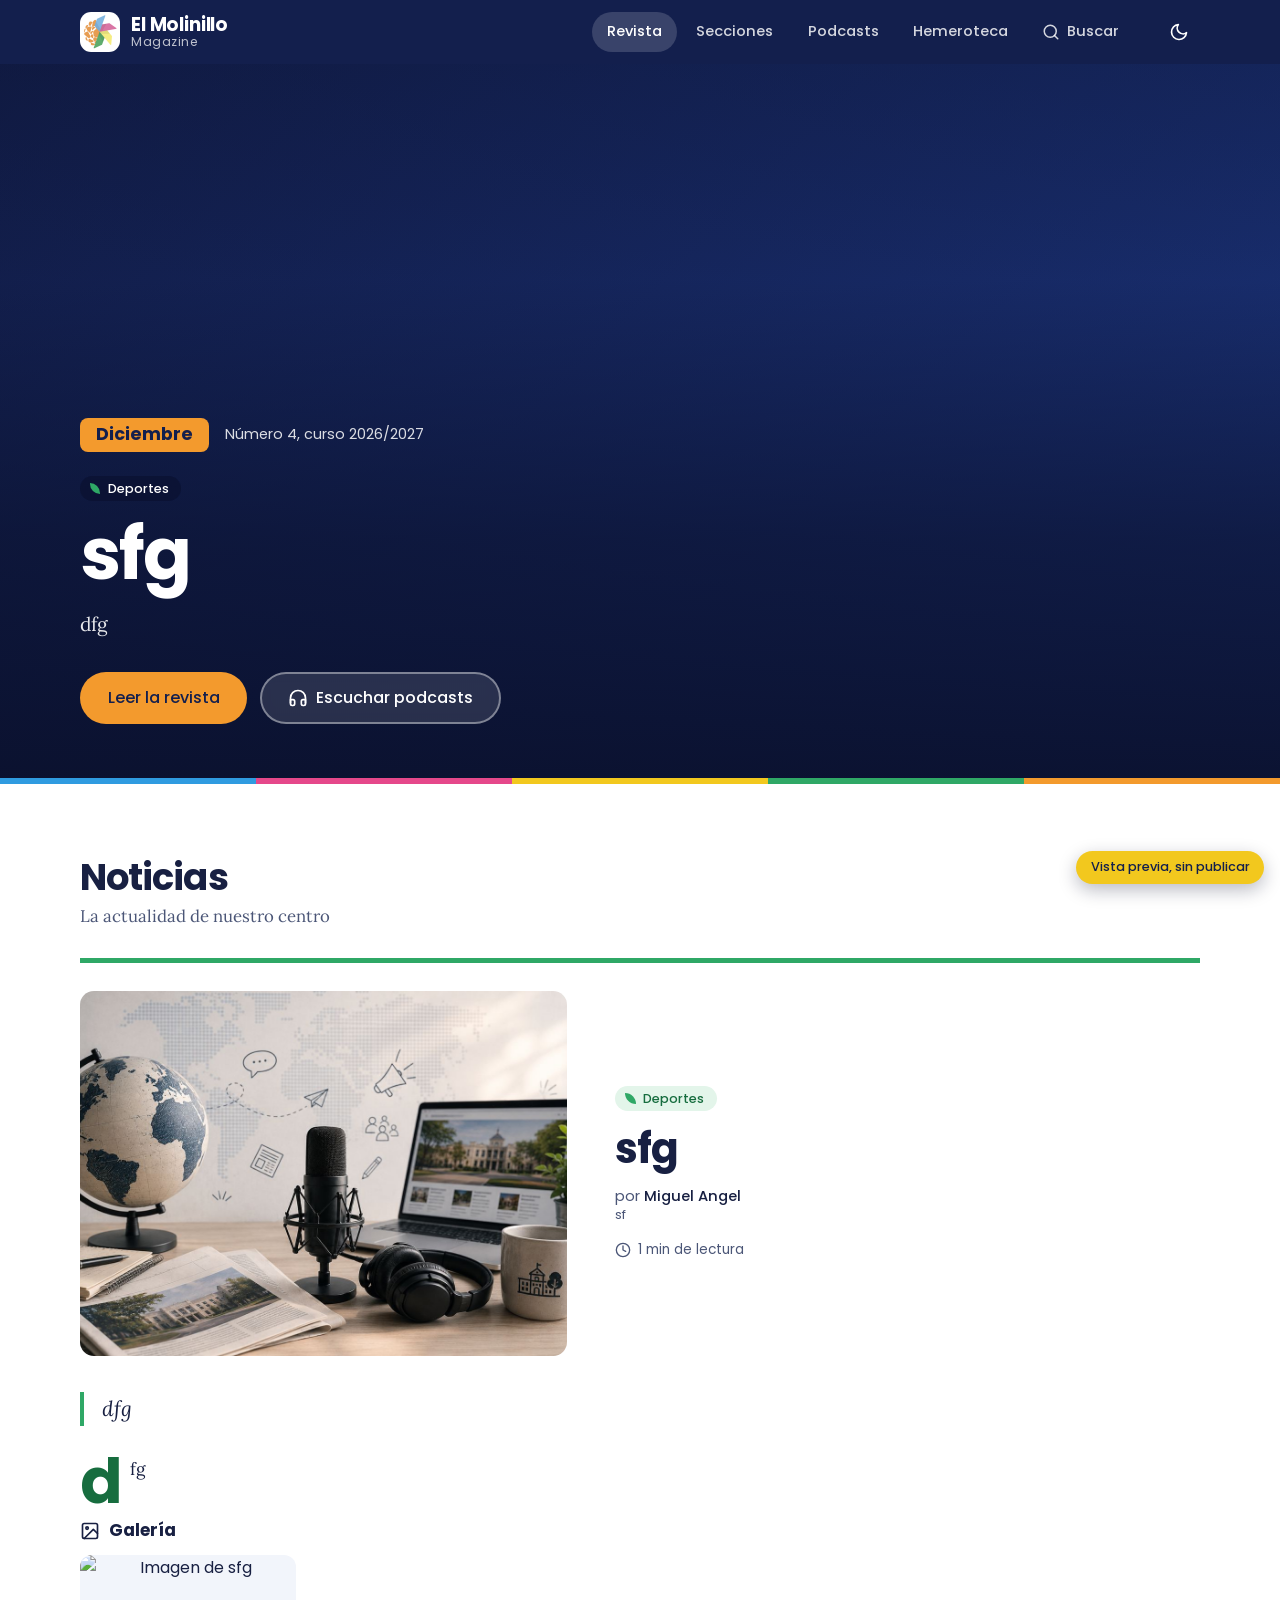
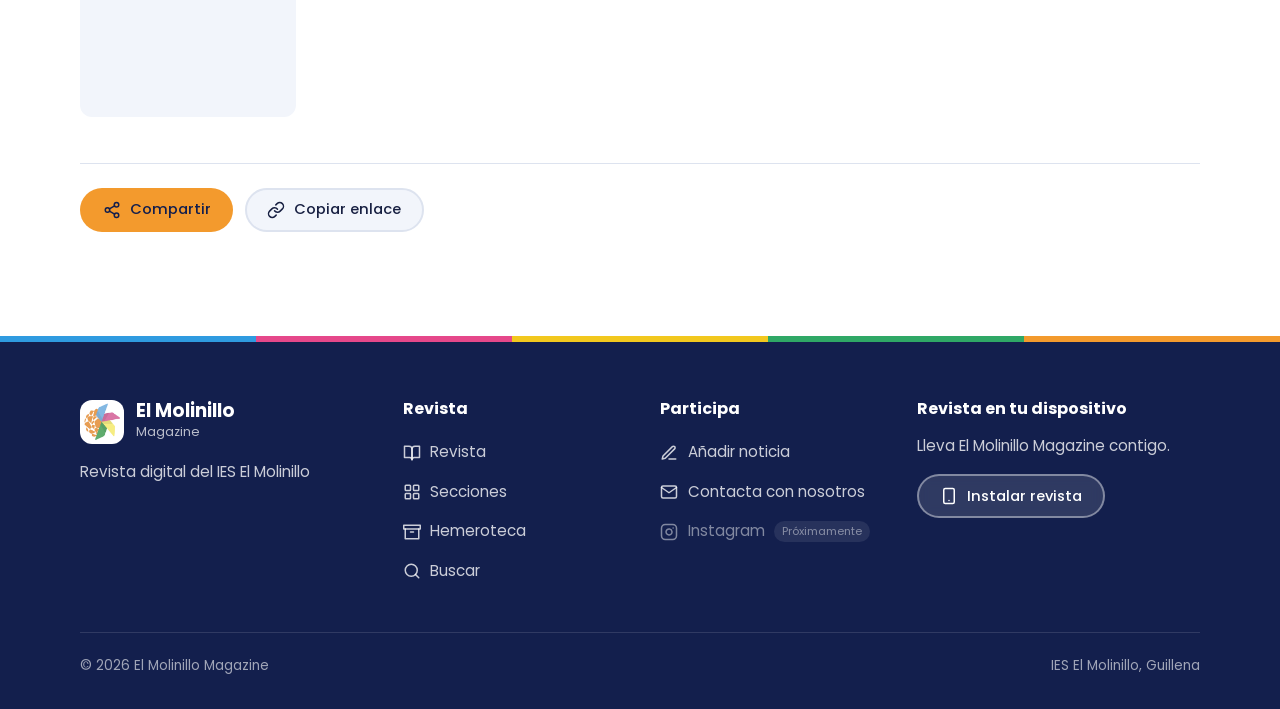
==== preview.html @ 5a593337 "Add files via upload" ====
<!DOCTYPE html>
<html lang="es">

<head>

    <meta charset="UTF-8">
    <meta name="viewport" content="width=device-width, initial-scale=1, viewport-fit=cover">

    <title>Vista previa | El Molinillo Magazine</title>

    <meta name="description" content="Revista digital del IES El Molinillo">

    <link rel="icon" type="image/png" href="assets/img/favicon.png">
    <link rel="apple-touch-icon" href="assets/icons/icon-192.png">

    <meta name="theme-color" content="#131f4d">

    <meta name="apple-mobile-web-app-capable" content="yes">
    <meta name="mobile-web-app-capable" content="yes">
    <meta name="apple-mobile-web-app-status-bar-style" content="black-translucent">
    <meta name="apple-mobile-web-app-title" content="El Molinillo Magazine">

    <!-- Fuentes propias (se cargan desde la carpeta assets/fonts) -->
    <link rel="preload" as="font" type="font/woff" href="assets/fonts/Poppins-Bold.woff" crossorigin>
    <link rel="preload" as="font" type="font/woff" href="assets/fonts/Lora-Variable.woff" crossorigin>

    <!-- Tema claro / oscuro: se decide antes de pintar para que no parpadee -->
    <script>
        try{
            var tema = localStorage.getItem("molinillo-tema");
            if(tema !== "claro" && tema !== "oscuro"){
                tema = window.matchMedia && window.matchMedia("(prefers-color-scheme: dark)").matches
                    ? "oscuro" : "claro";
            }
            document.documentElement.dataset.tema = tema;
        }catch(error){
            document.documentElement.dataset.tema = "claro";
        }
    </script>

    <link rel="stylesheet" href="css/styles.css">

</head>

<body>

    <a class="saltar" href="#contenido">Saltar al contenido</a>

    <div id="pantalla-carga" role="status" aria-live="polite">

        <div class="carga-contenido">

            <svg class="carga-aspas" viewBox="0 0 100 100" aria-hidden="true">
                <path d="M50 50 L50 6 L94 6 Z" fill="#2f9be0"/>
                <path d="M50 50 L94 50 L94 94 Z" fill="#e5488a"/>
                <path d="M50 50 L50 94 L6 94 Z" fill="#f2c81e"/>
                <path d="M50 50 L6 50 L6 6 Z" fill="#2fa866"/>
            </svg>

            <div class="carga-logo">
                El Molinillo
                <span>Magazine</span>
            </div>

            <p class="carga-texto">
                Preparando la revista...
            </p>

            <div class="carga-puntos"></div>

        </div>

    </div>

    <div id="app"></div>

    <!-- Vigilante de carga: si falta algún archivo o la carga se atasca,
         lo explica en la pantalla de carga en vez de quedarse esperando -->
    <script>
        (function(){

            var fallos = [];

            window.addEventListener("error", function(evento){

                var e = evento.target;

                if(e && e.tagName === "SCRIPT" && e.getAttribute("src")){
                    fallos.push(e.getAttribute("src"));
                }

            }, true);

            function avisar(texto, detalle){

                var pantalla = document.getElementById("pantalla-carga");

                if(!pantalla || window.revistaLista) return;

                pantalla.classList.add("con-error");

                var t = pantalla.querySelector(".carga-texto");
                var p = pantalla.querySelector(".carga-puntos");

                if(t){
                    t.textContent = texto;
                    t.style.maxWidth = "28rem";
                }

                if(p){

                    p.textContent = "";

                    if(detalle){
                        var d = document.createElement("p");
                        d.textContent = detalle;
                        d.style.cssText = "font-size:.85rem;opacity:.8;margin-bottom:1rem;overflow-wrap:anywhere;max-width:28rem";
                        p.appendChild(d);
                    }

                    var b = document.createElement("button");
                    b.type = "button";
                    b.className = "boton boton-primario";
                    b.textContent = "Intentarlo de nuevo";
                    b.onclick = function(){ window.location.reload(); };
                    p.appendChild(b);

                }

            }

            window.addEventListener("load", function(){

                if(fallos.length){

                    avisar(
                        "Faltan archivos de la revista. Sube de nuevo la carpeta completa.",
                        "No se han encontrado: " + fallos.join(", ")
                    );

                }

            });

            setTimeout(function(){

                avisar(
                    "La revista está tardando más de lo normal. Comprueba tu conexión.",
                    ""
                );

            }, 20000);

        })();
    </script>

    <script src="data/config.js"></script>
    <script src="data/estado.js"></script>

    <script src="js/utils.js"></script>
    <script src="js/multimedia.js"></script>
    <script src="js/galeria.js"></script>

    <script src="js/render.js"></script>
    <script src="js/renderNoticias.js"></script>
    <script src="js/renderPodcasts.js"></script>
    <script src="js/vistas.js"></script>
    <script src="js/buscador.js"></script>

    <script src="js/navegacion.js"></script>
    <script src="js/app.js"></script>

</body>

</html>
---- css/styles.css ----
/* =======================================================
   EL MOLINILLO MAGAZINE
   Hoja de estilos

   Idea: el molinillo de colores del logo del instituto.
   Cada sección de la revista tiene el color de una aspa
   y ese color se repite en etiquetas, filetes y tiles.

   Índice
     1. Fuentes
     2. Colores y medidas
     3. Base
     4. Cabecera y navegación
     5. Botones, etiquetas y avisos pequeños
     6. Portada (hero)
     7. Contenido de la revista
     8. Multimedia
     9. Páginas: secciones, podcasts, hemeroteca
    10. Leer una publicación
    11. Buscador
    12. Pie de página
    13. Capas: visor, ventanas, avisos, progreso
    14. Ajustes finales
======================================================= */


/* =======================================================
   1. FUENTES
   Alojadas en assets/fonts (funcionan sin conexión)
======================================================= */

@font-face{
    font-family:"Poppins";
    src:url("../assets/fonts/Poppins-Regular.woff") format("woff");
    font-weight:400;
    font-style:normal;
    font-display:swap;
}

@font-face{
    font-family:"Poppins";
    src:url("../assets/fonts/Poppins-Medium.woff") format("woff");
    font-weight:500;
    font-style:normal;
    font-display:swap;
}

@font-face{
    font-family:"Poppins";
    src:url("../assets/fonts/Poppins-Bold.woff") format("woff");
    font-weight:700;
    font-style:normal;
    font-display:swap;
}

@font-face{
    font-family:"Lora";
    src:url("../assets/fonts/Lora-Variable.woff") format("woff");
    font-weight:400 700;
    font-style:normal;
    font-display:swap;
}

@font-face{
    font-family:"Lora";
    src:url("../assets/fonts/Lora-Italic-Variable.woff") format("woff");
    font-weight:400 700;
    font-style:italic;
    font-display:swap;
}


/* =======================================================
   2. COLORES Y MEDIDAS
======================================================= */

:root{

    /* Las aspas del logo */
    --azul:#2f9be0;
    --rosa:#e5488a;
    --verde:#2fa866;
    --amarillo:#f2c81e;
    --naranja:#f39a2d;

    /* Tinta: el azul oscuro de la cabecera y el pie */
    --tinta:#131f4d;
    --cabecera:#131f4d;

    /* Tema claro */
    --fondo:#ffffff;
    --fondo-2:#f2f5fb;
    --superficie:#ffffff;
    --linea:#dde3ef;
    --texto:#182042;
    --texto-2:#4b5677;
    --enlace:#1e3a8a;
    --acento:#f39a2d;
    --acento-fuerte:#e5851a;
    --sobre-acento:#131f4d;
    --foco:#1d4ed8;
    --chip-activo:#131f4d;
    --sobre-chip-activo:#ffffff;

    /* Color de la sección (se cambia con data-sec) */
    --sec:#3a54b4;
    --sec-tinta:#26398a;
    --sec-suave:#e8ecfa;

    /* Tipografías */
    --f-ui:"Poppins", system-ui, -apple-system, "Segoe UI", Roboto, sans-serif;
    --f-texto:"Lora", Georgia, "Times New Roman", serif;

    /* Medidas */
    --gutter:clamp(1.15rem, 4.5vw, 2rem);
    --ancho:70rem;
    --ancho-lectura:44rem;
    --alto-cabecera:64px;
    --alto-tabs:0px;

    /* Tamaño de letra elegido por la persona (1 = normal) */
    --escala-texto:1;

}

/* Tema oscuro */
:root[data-tema="oscuro"]{

    --cabecera:#0a1030;

    --fondo:#0d1330;
    --fondo-2:#151d42;
    --superficie:#18214a;
    --linea:#2a3563;
    --texto:#e9edfb;
    --texto-2:#a9b3d3;
    --enlace:#9db8ff;
    --foco:#ffd166;
    --chip-activo:#f39a2d;
    --sobre-chip-activo:#131f4d;

    --sec-tinta:#a9b8ff;
    --sec-suave:#1b2452;

    color-scheme:dark;

}


/* Un color por sección */

[data-sec="actualidad"]{
    --sec:#2f9be0;
    --sec-tinta:#14669f;
    --sec-suave:#e4f2fc;
}

[data-sec="cultura"]{
    --sec:#e5488a;
    --sec-tinta:#b0165d;
    --sec-suave:#fdeaf2;
}

[data-sec="deportes"]{
    --sec:#2fa866;
    --sec-tinta:#176d3f;
    --sec-suave:#e3f5ea;
}

[data-sec="steam"]{
    --sec:#f2c81e;
    --sec-tinta:#6f5300;
    --sec-suave:#fdf4cc;
}

[data-sec="entrevistas"]{
    --sec:#f39a2d;
    --sec-tinta:#96500a;
    --sec-suave:#fdeedb;
}

[data-sec="podcasts"],
[data-sec="otras"]{
    --sec:#3a54b4;
    --sec-tinta:#26398a;
    --sec-suave:#e8ecfa;
}

:root[data-tema="oscuro"] [data-sec="actualidad"]{
    --sec-tinta:#86c9f7;
    --sec-suave:#12304a;
}

:root[data-tema="oscuro"] [data-sec="cultura"]{
    --sec-tinta:#ff92c0;
    --sec-suave:#3c1327;
}

:root[data-tema="oscuro"] [data-sec="deportes"]{
    --sec-tinta:#73d99e;
    --sec-suave:#0f3323;
}

:root[data-tema="oscuro"] [data-sec="steam"]{
    --sec-tinta:#f7de72;
    --sec-suave:#3a3009;
}

:root[data-tema="oscuro"] [data-sec="entrevistas"]{
    --sec-tinta:#ffbb6b;
    --sec-suave:#40270a;
}

:root[data-tema="oscuro"] [data-sec="podcasts"],
:root[data-tema="oscuro"] [data-sec="otras"]{
    --sec:#5f79e0;
    --sec-tinta:#a9b8ff;
    --sec-suave:#1b2452;
}


/* =======================================================
   3. BASE
======================================================= */

*,
*::before,
*::after{
    box-sizing:border-box;
}

*{
    margin:0;
    padding:0;
}

html{
    -webkit-text-size-adjust:100%;
}

@media (prefers-reduced-motion:no-preference){

    html{
        scroll-behavior:smooth;
    }

}

body{
    min-height:100vh;
    background:var(--fondo);
    color:var(--texto);
    font-family:var(--f-ui);
    font-size:1rem;
    line-height:1.6;
    -webkit-font-smoothing:antialiased;
    text-rendering:optimizeLegibility;
}

body.sin-scroll{
    overflow:hidden;
}

img,
svg,
iframe{
    display:block;
    max-width:100%;
}

img{
    height:auto;
}

button,
input{
    font:inherit;
    color:inherit;
}

button{
    cursor:pointer;
}

a{
    color:var(--enlace);
}

h1,h2,h3{
    font-family:var(--f-ui);
    font-weight:700;
    line-height:1.15;
    text-wrap:balance;
}

mark{
    background:#ffe27a;
    color:#131f4d;
    border-radius:3px;
    padding:0 .1em;
}

:focus-visible{
    outline:3px solid var(--foco);
    outline-offset:3px;
    border-radius:4px;
}

.cabecera :focus-visible,
.tabs :focus-visible,
.pie :focus-visible,
.hero :focus-visible{
    outline-color:#ffffff;
}

#contenido:focus{
    outline:none;
}

.saltar{
    position:fixed;
    left:1rem;
    top:-5rem;
    z-index:2000;
    padding:.7rem 1.1rem;
    background:var(--acento);
    color:var(--sobre-acento);
    font-weight:500;
    border-radius:999px;
    text-decoration:none;
    transition:top .15s;
}

.saltar:focus{
    top:1rem;
}


/* Anchos */

.contenedor,
.contenedor-ancho{
    width:min(100% - 2 * var(--gutter), var(--ancho));
    margin-inline:auto;
}

.contenedor-lectura{
    width:min(100% - 2 * var(--gutter), var(--ancho-lectura));
    margin-inline:auto;
}

.pagina{
    padding-top:clamp(1.75rem, 5vw, 3.25rem);
}


/* Pantalla de carga */

#pantalla-carga{
    position:fixed;
    inset:0;
    z-index:1000;
    display:grid;
    place-items:center;
    background:var(--tinta);
    color:#ffffff;
    transition:opacity .45s ease, visibility .45s ease;
}

#pantalla-carga.oculta{
    opacity:0;
    visibility:hidden;
}

.carga-contenido{
    display:flex;
    flex-direction:column;
    align-items:center;
    gap:1.1rem;
    padding:2rem;
    text-align:center;
}

.carga-aspas{
    width:84px;
    height:84px;
    animation:girar 3.4s linear infinite;
}

.carga-logo{
    display:flex;
    flex-direction:column;
    font-weight:700;
    font-size:1.6rem;
    line-height:1.1;
    letter-spacing:-.01em;
}

.carga-logo span{
    font-weight:400;
    font-size:.95rem;
    opacity:.7;
}

.carga-texto{
    font-size:.95rem;
    color:rgba(255,255,255,.75);
}

.carga-puntos:empty{
    display:none;
}

@keyframes girar{
    to{
        transform:rotate(360deg);
    }
}


/* =======================================================
   4. CABECERA Y NAVEGACIÓN
======================================================= */

.cabecera{
    position:sticky;
    top:0;
    z-index:50;
    padding-top:env(safe-area-inset-top);
    background:var(--cabecera);
    color:#ffffff;
}

.cabecera-interior{
    display:flex;
    align-items:center;
    justify-content:space-between;
    gap:1.5rem;
    height:var(--alto-cabecera);
}

.marca{
    display:flex;
    align-items:center;
    gap:.7rem;
    color:#ffffff;
    text-decoration:none;
}

.marca-logo{
    width:40px;
    height:40px;
    border-radius:11px;
    object-fit:contain;
}

.marca-texto{
    display:flex;
    flex-direction:column;
    line-height:1.1;
}

.marca-texto strong{
    font-size:1.15rem;
    letter-spacing:-.01em;
}

.marca-texto span{
    font-size:.78rem;
    color:rgba(255,255,255,.72);
    letter-spacing:.04em;
}

.nav-principal{
    display:flex;
    align-items:center;
    gap:.25rem;
    margin-left:auto;
}

.nav-enlace{
    display:inline-flex;
    align-items:center;
    gap:.4rem;
    padding:.5rem .95rem;
    border-radius:999px;
    color:rgba(255,255,255,.82);
    font-size:.92rem;
    font-weight:500;
    text-decoration:none;
    transition:background-color .15s, color .15s;
}

.nav-enlace:hover{
    background:rgba(255,255,255,.1);
    color:#ffffff;
}

.nav-enlace.activo{
    background:rgba(255,255,255,.16);
    color:#ffffff;
}

.cabecera-acciones{
    display:flex;
    align-items:center;
    gap:.25rem;
}

.boton-icono{
    display:inline-grid;
    place-items:center;
    width:42px;
    height:42px;
    border:0;
    border-radius:50%;
    background:transparent;
    color:#ffffff;
    transition:background-color .15s;
}

.boton-icono:hover{
    background:rgba(255,255,255,.12);
}


/* Barra inferior (móvil) */

.tabs{
    display:none;
    position:fixed;
    left:0;
    right:0;
    bottom:0;
    z-index:50;
    padding-bottom:env(safe-area-inset-bottom);
    background:var(--cabecera);
    border-top:1px solid rgba(255,255,255,.1);
}

.tab{
    position:relative;
    flex:1;
    display:flex;
    flex-direction:column;
    align-items:center;
    gap:.2rem;
    padding:.6rem .25rem .5rem;
    color:rgba(255,255,255,.68);
    font-size:.68rem;
    font-weight:500;
    text-decoration:none;
}

.tab.activo{
    color:#ffffff;
}

.tab.activo::before{
    content:"";
    position:absolute;
    top:0;
    left:22%;
    right:22%;
    height:3px;
    border-radius:0 0 3px 3px;
    background:var(--acento);
}

@media (max-width:760px){

    :root{
        --alto-cabecera:56px;
        --alto-tabs:calc(58px + env(safe-area-inset-bottom));
    }

    .nav-principal{
        display:none;
    }

    .tabs{
        display:flex;
    }

    body{
        padding-bottom:var(--alto-tabs);
    }

}


.boton-subir{
    position:fixed;
    right:1rem;
    bottom:calc(var(--alto-tabs) + 1rem);
    z-index:40;
    display:grid;
    place-items:center;
    width:46px;
    height:46px;
    border:0;
    border-radius:50%;
    background:var(--acento);
    color:var(--sobre-acento);
    box-shadow:0 6px 18px rgba(10,16,44,.28);
    opacity:0;
    visibility:hidden;
    transform:translateY(8px);
    transition:opacity .2s, transform .2s, visibility .2s;
}

.boton-subir.visible{
    opacity:1;
    visibility:visible;
    transform:none;
}


/* =======================================================
   5. BOTONES, ETIQUETAS Y AVISOS PEQUEÑOS
======================================================= */

.boton{
    display:inline-flex;
    align-items:center;
    justify-content:center;
    gap:.55rem;
    min-height:44px;
    padding:.6rem 1.3rem;
    border:2px solid transparent;
    border-radius:999px;
    font-size:.92rem;
    font-weight:500;
    line-height:1.2;
    text-decoration:none;
    transition:background-color .15s, border-color .15s, transform .1s;
}

.boton:active{
    transform:translateY(1px);
}

.boton:disabled{
    opacity:.75;
    cursor:default;
}

.boton-primario{
    background:var(--acento);
    color:var(--sobre-acento);
}

.boton-primario:hover{
    background:var(--acento-fuerte);
}

.boton-suave{
    background:var(--fondo-2);
    border-color:var(--linea);
    color:var(--texto);
}

.boton-suave:hover{
    border-color:var(--texto-2);
}

.boton-cristal{
    background:rgba(255,255,255,.12);
    border-color:rgba(255,255,255,.4);
    color:#ffffff;
    backdrop-filter:blur(6px);
}

.boton-cristal:hover{
    background:rgba(255,255,255,.22);
}

.boton-grande{
    min-height:52px;
    padding:.8rem 1.6rem;
    font-size:1rem;
}

.boton-volver{
    display:flex;
    width:fit-content;
    align-items:center;
    gap:.5rem;
    margin-bottom:1.5rem;
    padding:.5rem 1rem .5rem .7rem;
    border:0;
    border-radius:999px;
    background:var(--fondo-2);
    color:var(--texto);
    font-size:.9rem;
    font-weight:500;
    transition:background-color .15s;
}

.boton-volver:hover{
    background:var(--linea);
}


/* El aspa: pequeña hoja del color de la sección */

.aspa{
    display:inline-block;
    flex:none;
    width:.85em;
    height:.85em;
    background:var(--sec);
    border-radius:0 100% 0 100%;
}

.etiqueta-seccion{
    display:inline-flex;
    align-items:center;
    gap:.45rem;
    padding:.3rem .8rem .3rem .6rem;
    border-radius:999px;
    background:var(--sec-suave);
    color:var(--sec-tinta);
    font-size:.8rem;
    font-weight:500;
    line-height:1.2;
}

.spinner{
    display:inline-block;
    width:18px;
    height:18px;
    border:2.5px solid var(--linea);
    border-top-color:var(--enlace);
    border-radius:50%;
    animation:girar .8s linear infinite;
}

.spinner-claro{
    border-color:rgba(255,255,255,.3);
    border-top-color:#ffffff;
}

.spinner-grande{
    width:40px;
    height:40px;
    border-width:4px;
}

.titulo-bloque-pequeno{
    display:flex;
    align-items:center;
    gap:.55rem;
    margin-bottom:.9rem;
    font-size:1.05rem;
}

.icono{
    flex:none;
}


/* =======================================================
   6. PORTADA (HERO)
======================================================= */

.hero{
    position:relative;
    isolation:isolate;
    display:flex;
    align-items:flex-end;
    min-height:min(80svh, 46rem);
    background:linear-gradient(135deg, #131f4d, #1e3a8a);
    color:#ffffff;
    overflow:hidden;
}

.hero-img{
    position:absolute;
    inset:0;
    z-index:-2;
    width:100%;
    height:100%;
    object-fit:cover;
}

.hero-velo{
    position:absolute;
    inset:0;
    z-index:-1;
    background:
        linear-gradient(
            to top,
            rgba(10,16,44,.94) 0%,
            rgba(10,16,44,.7) 34%,
            rgba(10,16,44,.2) 70%,
            rgba(10,16,44,.35) 100%
        );
}

.hero-contenido{
    padding-block:4rem 3.75rem;
}

.hero-edicion{
    display:flex;
    flex-wrap:wrap;
    align-items:center;
    gap:.6rem 1rem;
    margin-bottom:1.5rem;
}

.hero-mes{
    padding:.4rem 1rem;
    border-radius:8px;
    background:var(--acento);
    color:var(--sobre-acento);
    font-size:1.1rem;
    font-weight:700;
    line-height:1.2;
}

.hero-numero{
    font-size:.9rem;
    color:rgba(255,255,255,.85);
}

.hero .etiqueta-seccion{
    margin-bottom:1rem;
    background:rgba(10,16,44,.55);
    color:#ffffff;
    backdrop-filter:blur(6px);
}

.hero-titulo{
    max-width:19ch;
    margin-bottom:1.1rem;
    font-size:clamp(2.2rem, 6.4vw, 4.5rem);
    line-height:1.04;
    letter-spacing:-.03em;
}

.hero-entradilla{
    max-width:58ch;
    margin-bottom:2rem;
    font-family:var(--f-texto);
    font-size:clamp(1.02rem, 1.9vw, 1.2rem);
    line-height:1.6;
    color:rgba(255,255,255,.9);
    display:-webkit-box;
    -webkit-line-clamp:4;
    -webkit-box-orient:vertical;
    overflow:hidden;
}

.hero-botones{
    display:flex;
    flex-wrap:wrap;
    gap:.8rem;
}


/* Las cinco aspas en una línea */

.franja-aspas{
    position:absolute;
    left:0;
    right:0;
    bottom:0;
    height:6px;
    background:linear-gradient(
        90deg,
        var(--azul) 0 20%,
        var(--rosa) 20% 40%,
        var(--amarillo) 40% 60%,
        var(--verde) 60% 80%,
        var(--naranja) 80% 100%
    );
}

@media (max-width:760px){

    .hero{
        min-height:min(78svh, 40rem);
    }

    .hero-contenido{
        padding-block:3rem 2.75rem;
    }

    .hero-botones .boton{
        flex:1 1 100%;
    }

}


/* =======================================================
   7. CONTENIDO DE LA REVISTA
======================================================= */

.revista{
    padding-block:clamp(2.5rem, 6vw, 4.5rem) 0;
}

.bloque + .bloque{
    margin-top:clamp(3.5rem, 8vw, 5.5rem);
}

.cabecera-bloque{
    margin-bottom:1.75rem;
}

.cabecera-bloque-titulo{
    font-size:clamp(1.7rem, 4vw, 2.3rem);
    letter-spacing:-.025em;
}

.cabecera-bloque-subtitulo{
    margin-top:.3rem;
    font-family:var(--f-texto);
    font-size:1.05rem;
    color:var(--texto-2);
}


/* Destacadas */

.destacadas{
    display:grid;
    grid-template-columns:repeat(auto-fit, minmax(min(100%, 17rem), 1fr));
    gap:1.75rem;
}

.destacada{
    display:flex;
    flex-direction:column;
    gap:1rem;
    padding-top:1rem;
    border-top:5px solid var(--sec);
    color:inherit;
    text-decoration:none;
}

.destacada-foto{
    aspect-ratio:4 / 3;
    border-radius:12px;
    background:var(--fondo-2);
    overflow:hidden;
}

.destacada-foto img{
    width:100%;
    height:100%;
    object-fit:cover;
    transition:transform .5s ease;
}

.destacada:hover .destacada-foto img{
    transform:scale(1.04);
}

.destacada-texto{
    display:flex;
    flex-direction:column;
    align-items:flex-start;
    gap:.6rem;
}

.destacada-texto h3{
    font-size:1.3rem;
    letter-spacing:-.015em;
}

.destacada:hover h3{
    text-decoration:underline;
    text-decoration-thickness:2px;
    text-underline-offset:4px;
}

.destacada-autor{
    font-size:.88rem;
    color:var(--texto-2);
}

/* Una sola destacada: foto grande a un lado */
@media (min-width:761px){

    .destacadas-una .destacada{
        display:grid;
        grid-template-columns:minmax(0,1.15fr) minmax(0,1fr);
        gap:2rem;
        align-items:center;
    }

}

@media (max-width:760px){

    .destacadas{
        display:flex;
        overflow-x:auto;
        gap:1rem;
        margin-inline:calc(var(--gutter) * -1);
        padding-inline:var(--gutter);
        padding-bottom:.5rem;
        scroll-snap-type:x mandatory;
        scroll-padding-inline:var(--gutter);
        scrollbar-width:none;
    }

    .destacadas::-webkit-scrollbar{
        display:none;
    }

    .destacada{
        flex:0 0 80%;
        scroll-snap-align:start;
    }

    .destacadas-una .destacada{
        flex-basis:100%;
    }

}


/* Artículos completos */

.articulos{
    display:grid;
    gap:clamp(3.5rem, 8vw, 5.5rem);
}

.articulo{
    padding-top:1.75rem;
    border-top:5px solid var(--sec);
    scroll-margin-top:calc(var(--alto-cabecera) + 1rem);
}

.articulo.resaltar{
    animation:resaltar 2.2s ease;
}

@keyframes resaltar{
    0%,60%{
        background:var(--sec-suave);
        box-shadow:0 0 0 14px var(--sec-suave);
    }
    100%{
        background:transparent;
        box-shadow:0 0 0 14px transparent;
    }
}

.articulo-cabecera{
    display:grid;
    grid-template-columns:minmax(0,5fr) minmax(0,6fr);
    gap:clamp(1.5rem, 4vw, 3rem);
    align-items:center;
}

.articulo-foto{
    display:block;
    width:100%;
    aspect-ratio:4 / 3;
    padding:0;
    border:0;
    border-radius:14px;
    background:var(--fondo-2);
    overflow:hidden;
    cursor:zoom-in;
}

.articulo-foto img{
    width:100%;
    height:100%;
    object-fit:cover;
}

.articulo-datos{
    display:flex;
    flex-direction:column;
    align-items:flex-start;
    gap:.9rem;
}

.articulo-titulo{
    font-size:clamp(1.7rem, 3.6vw, 2.6rem);
    line-height:1.1;
    letter-spacing:-.03em;
}

.articulo-texto{
    margin-top:2.25rem;
}

.autor{
    font-size:.92rem;
    line-height:1.4;
    color:var(--texto-2);
}

.autor strong{
    font-weight:500;
    color:var(--texto);
}

.autor-curso{
    display:block;
    font-size:.82rem;
}

.tiempo-lectura{
    display:inline-flex;
    align-items:center;
    gap:.4rem;
    font-size:.85rem;
    color:var(--texto-2);
}

.entradilla{
    max-width:var(--ancho-lectura);
    margin-bottom:1.75rem;
    padding-left:1.1rem;
    border-left:4px solid var(--sec);
    font-family:var(--f-texto);
    font-style:italic;
    font-size:calc(clamp(1.15rem, 2.2vw, 1.3rem) * var(--escala-texto));
    line-height:1.6;
}

.cuerpo{
    max-width:var(--ancho-lectura);
    font-family:var(--f-texto);
    font-size:calc(1.075rem * var(--escala-texto));
    line-height:1.8;
}

.cuerpo p{
    margin-bottom:1.2em;
}

.cuerpo p:first-child::first-letter{
    float:left;
    padding:.06em .12em 0 0;
    font-family:var(--f-ui);
    font-size:3.6em;
    font-weight:700;
    line-height:.82;
    color:var(--sec-tinta);
}

.cuerpo a{
    overflow-wrap:anywhere;
}

.acciones{
    display:flex;
    flex-wrap:wrap;
    gap:.7rem;
    margin-top:2.25rem;
    padding-top:1.5rem;
    border-top:1px solid var(--linea);
}

@media (max-width:760px){

    .articulo-cabecera{
        grid-template-columns:1fr;
        gap:1.25rem;
    }

    .articulo-foto{
        aspect-ratio:16 / 10;
    }

}


/* Podcasts de la edición (tira) */

.episodios-tira{
    display:grid;
    grid-template-columns:repeat(auto-fill, minmax(min(100%, 19rem), 1fr));
    gap:1rem 1.5rem;
}

.episodio-mini{
    display:grid;
    grid-template-columns:88px minmax(0,1fr);
    gap:1rem;
    align-items:center;
    color:inherit;
    text-decoration:none;
}

.episodio-mini-foto{
    position:relative;
    aspect-ratio:1 / 1;
    border-radius:12px;
    background:var(--fondo-2);
    overflow:hidden;
}

.episodio-mini-foto img{
    width:100%;
    height:100%;
    object-fit:cover;
}

.episodio-mini-play{
    position:absolute;
    right:6px;
    bottom:6px;
    display:grid;
    place-items:center;
    width:32px;
    height:32px;
    border-radius:50%;
    background:var(--acento);
    color:var(--sobre-acento);
}

.episodio-mini-play .icono{
    width:16px;
    height:16px;
    margin-left:2px;
    fill:currentColor;
}

.episodio-mini-texto{
    display:flex;
    flex-direction:column;
    align-items:flex-start;
    gap:.35rem;
    min-width:0;
}

.episodio-mini-texto strong{
    font-size:1rem;
    line-height:1.25;
}

.episodio-mini:hover strong{
    text-decoration:underline;
    text-underline-offset:3px;
}

.episodio-mini-texto small{
    font-size:.82rem;
    color:var(--texto-2);
}


/* =======================================================
   8. MULTIMEDIA
======================================================= */

.galeria,
.bloque-multimedia,
.podcast-audio{
    margin-top:2.25rem;
}

.galeria-tira{
    display:flex;
    gap:.75rem;
    padding-bottom:.6rem;
    overflow-x:auto;
    scroll-snap-type:x proximity;
}

.miniatura{
    flex:0 0 auto;
    width:clamp(9.5rem, 22vw, 13.5rem);
    aspect-ratio:4 / 3;
    padding:0;
    border:0;
    border-radius:12px;
    background:var(--fondo-2);
    overflow:hidden;
    scroll-snap-align:start;
    cursor:zoom-in;
}

.miniatura img{
    width:100%;
    height:100%;
    object-fit:cover;
    transition:transform .3s ease;
}

.miniatura:hover img{
    transform:scale(1.05);
}


/* Vídeo: incrustado en ordenador, enlace en móvil */

.video-contenedor{
    aspect-ratio:16 / 9;
    max-width:var(--ancho-lectura);
    border-radius:14px;
    background:#000000;
    overflow:hidden;
}

.video-player{
    width:100%;
    height:100%;
    border:0;
}

.video-contenedor + .video-movil,
.video-movil + .video-contenedor{
    margin-top:1rem;
}

.video-movil{
    display:none;
    align-items:center;
    gap:1rem;
    padding:1rem 1.1rem;
    border-radius:14px;
    background:var(--fondo-2);
    border:1px solid var(--linea);
    color:var(--texto);
    text-decoration:none;
}

.video-movil-icono{
    display:grid;
    place-items:center;
    flex:none;
    width:46px;
    height:46px;
    border-radius:50%;
    background:var(--acento);
    color:var(--sobre-acento);
}

.video-movil-icono .icono{
    fill:currentColor;
    margin-left:2px;
}

.video-movil strong,
.video-movil small{
    display:block;
}

.video-movil small{
    color:var(--texto-2);
}

@media (max-width:700px){

    .video-contenedor{
        display:none;
    }

    .video-movil{
        display:flex;
    }

}


/* Audio de un podcast */

.podcast-player-wrapper{
    position:relative;
    height:80px;
    max-width:var(--ancho-lectura);
    border-radius:14px;
    background:var(--fondo-2);
    overflow:hidden;
}

.podcast-player{
    position:absolute;
    inset:0;
    width:100%;
    height:80px;
    border:0;
    opacity:0;
    transition:opacity .25s ease;
}

.podcast-player-wrapper.cargado .podcast-player{
    opacity:1;
}

.podcast-player-wrapper.cargado .podcast-player-cargando{
    display:none;
}

.podcast-player-cargando{
    position:absolute;
    inset:0;
    z-index:1;
    display:flex;
    align-items:center;
    justify-content:center;
    gap:.7rem;
    font-size:.9rem;
    color:var(--texto-2);
}

.podcast-player-wrapper + .podcast-player-wrapper{
    margin-top:.75rem;
}

.boton-escuchar-movil{
    display:none;
}

@media (max-width:700px){

    .podcast-player-wrapper{
        display:none;
    }

    .boton-escuchar-movil{
        display:inline-flex;
        width:100%;
    }

}


/* =======================================================
   9. PÁGINAS: SECCIONES, PODCASTS, HEMEROTECA
======================================================= */

.cabecera-pagina{
    margin-bottom:2rem;
}

.titulo-pagina{
    display:flex;
    align-items:center;
    gap:.4em;
    font-size:clamp(2rem, 5.2vw, 3.1rem);
    line-height:1.05;
    letter-spacing:-.03em;
}

.titulo-pagina .aspa{
    width:.72em;
    height:.72em;
}

.subtitulo-pagina{
    margin-top:.6rem;
    font-family:var(--f-texto);
    font-size:1.08rem;
    color:var(--texto-2);
}


/* Tiles de sección y de subsección de podcast */

.grid-tiles{
    display:grid;
    grid-template-columns:repeat(auto-fill, minmax(min(100%, 10rem), 1fr));
    gap:1rem;
}

.tile-seccion{
    display:flex;
    flex-direction:column;
    justify-content:space-between;
    gap:2.75rem;
    min-height:11rem;
    padding:1.3rem;
    border:0;
    border-radius:20px;
    background:var(--sec-suave);
    color:var(--texto);
    text-align:left;
    transition:transform .15s ease;
}

.tile-seccion:hover{
    transform:translateY(-3px);
}

.tile-seccion-aspa .aspa{
    width:3.4rem;
    height:3.4rem;
    transition:transform .35s ease;
}

.tile-seccion:hover .aspa{
    transform:rotate(90deg);
}

.tile-seccion-texto strong,
.tile-seccion-texto small{
    display:block;
}

.tile-seccion-texto strong{
    font-size:1.5rem;
    line-height:1.15;
    letter-spacing:-.02em;
}

.tile-seccion-texto small{
    margin-top:.15rem;
    font-size:.9rem;
    font-weight:500;
    color:var(--sec-tinta);
}


@media (min-width:761px){

    .grid-tiles{
        grid-template-columns:repeat(auto-fill, minmax(min(100%, 15.5rem), 1fr));
    }

}

@media (max-width:760px){

    .tile-seccion{
        gap:1.75rem;
        min-height:9.5rem;
        padding:1.1rem;
    }

    .tile-seccion-aspa .aspa{
        width:2.6rem;
        height:2.6rem;
    }

    .tile-seccion-texto strong{
        font-size:1.2rem;
    }

}


/* Filas de contenido (secciones, episodios, resultados) */

.lista-tarjetas{
    display:grid;
}

.tarjeta{
    display:grid;
    grid-template-columns:minmax(0,15rem) minmax(0,1fr);
    gap:1.5rem;
    padding-block:1.6rem;
    border-top:1px solid var(--linea);
}

.tarjeta:first-child{
    border-top:0;
    padding-top:0;
}

.tarjeta-foto{
    display:block;
    align-self:start;
    aspect-ratio:4 / 3;
    border-radius:12px;
    background:var(--fondo-2);
    overflow:hidden;
}

.tarjeta-foto img{
    width:100%;
    height:100%;
    object-fit:cover;
    transition:transform .4s ease;
}

.tarjeta-foto:hover img{
    transform:scale(1.04);
}

.tarjeta-cuerpo{
    display:flex;
    flex-direction:column;
    align-items:flex-start;
    gap:.6rem;
    min-width:0;
}

.tarjeta-titulo{
    font-size:clamp(1.25rem, 2.6vw, 1.55rem);
    letter-spacing:-.02em;
}

.tarjeta-enlace{
    color:inherit;
    text-decoration:none;
}

.tarjeta-enlace:hover{
    text-decoration:underline;
    text-decoration-thickness:2px;
    text-underline-offset:4px;
}

.tarjeta-texto{
    font-family:var(--f-texto);
    font-size:1rem;
    line-height:1.6;
    color:var(--texto-2);
    display:-webkit-box;
    -webkit-line-clamp:3;
    -webkit-box-orient:vertical;
    overflow:hidden;
}

.tarjeta-edicion{
    display:inline-flex;
    align-items:center;
    gap:.4rem;
    font-size:.82rem;
    color:var(--texto-2);
}

.tarjeta .boton{
    margin-top:.4rem;
}

@media (max-width:640px){

    .tarjeta{
        grid-template-columns:1fr;
        gap:1rem;
    }

    .tarjeta-foto{
        aspect-ratio:16 / 10;
    }

}


/* Hemeroteca */

.bloque-curso + .bloque-curso{
    margin-top:3.5rem;
}

.curso-titulo{
    margin-bottom:1.5rem;
    padding-bottom:.8rem;
    border-bottom:2px solid var(--linea);
    font-size:1.4rem;
    letter-spacing:-.02em;
}

.grid-hemeroteca{
    display:grid;
    grid-template-columns:repeat(auto-fill, minmax(min(100%, 9.5rem), 1fr));
    gap:2rem 1.25rem;
}

.edicion{
    display:flex;
    flex-direction:column;
    gap:.85rem;
    padding:0;
    border:0;
    background:none;
    color:inherit;
    text-align:left;
}

.edicion-portada{
    position:relative;
    display:block;
    aspect-ratio:3 / 4;
    border-radius:4px 12px 12px 4px;
    background:var(--fondo-2);
    box-shadow:0 10px 24px -10px rgba(10,16,44,.45);
    overflow:hidden;
    transition:transform .2s ease;
}

.edicion:hover .edicion-portada{
    transform:translateY(-4px);
}

.edicion-portada img{
    width:100%;
    height:100%;
    object-fit:cover;
}

/* El "lomo" de la revista */
.edicion-portada::after{
    content:"";
    position:absolute;
    inset:0 auto 0 0;
    width:14px;
    background:linear-gradient(90deg, rgba(0,0,0,.28), rgba(255,255,255,.12) 40%, transparent);
}

.edicion-leyendo{
    position:absolute;
    left:12px;
    bottom:10px;
    padding:.25rem .7rem;
    border-radius:999px;
    background:var(--acento);
    color:var(--sobre-acento);
    font-size:.75rem;
    font-weight:500;
}

.edicion-info{
    display:block;
}

.edicion-mes{
    display:block;
    font-size:1.2rem;
    line-height:1.2;
    letter-spacing:-.01em;
}

.edicion-articulos{
    display:block;
    font-size:.85rem;
    color:var(--texto-2);
}


/* Estados */

.vacio{
    max-width:34rem;
    padding-block:2.5rem;
}

.vacio h1,
.vacio h2{
    margin-bottom:.7rem;
    font-size:clamp(1.5rem, 4vw, 2rem);
    letter-spacing:-.02em;
}

.vacio p{
    margin-bottom:1.5rem;
    font-family:var(--f-texto);
    font-size:1.05rem;
    color:var(--texto-2);
}

.vacio-pequeno{
    padding-block:1.5rem;
}

.cargando-edicion{
    display:flex;
    flex-direction:column;
    align-items:flex-start;
    gap:1rem;
    padding-block:4rem;
}

.cargando-edicion p{
    font-family:var(--f-texto);
    color:var(--texto-2);
}


/* =======================================================
   10. LEER UNA PUBLICACIÓN
======================================================= */

.lectura{
    padding-bottom:1rem;
}

.lectura-titulo{
    margin-block:1rem;
    font-size:clamp(2rem, 5.4vw, 3.1rem);
    line-height:1.08;
    letter-spacing:-.03em;
}

.lectura-meta{
    display:flex;
    flex-wrap:wrap;
    align-items:center;
    justify-content:space-between;
    gap:.5rem 1.5rem;
}

.lectura-foto{
    display:block;
    width:100%;
    aspect-ratio:16 / 10;
    margin-block:1.75rem 2rem;
    padding:0;
    border:0;
    border-radius:16px;
    background:var(--fondo-2);
    overflow:hidden;
}

button.lectura-foto{
    cursor:zoom-in;
}

.lectura-foto img{
    width:100%;
    height:100%;
    object-fit:cover;
}

.lectura .entradilla,
.lectura .cuerpo{
    max-width:none;
}


/* Herramientas de lectura: voz y tamaño de letra */

.herramientas-lectura{
    display:flex;
    flex-wrap:wrap;
    align-items:center;
    gap:.75rem;
    margin-top:1.25rem;
}

.boton-pequeno{
    min-height:40px;
    padding:.4rem 1.1rem;
    font-size:.88rem;
}

.boton-suave[aria-pressed="true"]{
    background:var(--acento);
    border-color:var(--acento);
    color:var(--sobre-acento);
}

.tamano-texto{
    display:inline-flex;
    border:2px solid var(--linea);
    border-radius:999px;
    background:var(--fondo-2);
    overflow:hidden;
}

.boton-texto{
    display:grid;
    place-items:center;
    min-width:48px;
    min-height:40px;
    border:0;
    background:transparent;
    color:var(--texto);
    font-weight:700;
    line-height:1;
}

.boton-texto + .boton-texto{
    border-left:2px solid var(--linea);
}

.boton-texto:hover:not(:disabled){
    background:var(--linea);
}

.boton-texto:disabled{
    opacity:.35;
    cursor:default;
}

.letra-pequena{
    font-size:.85rem;
}

.letra-grande{
    font-size:1.3rem;
}


/* Sigue leyendo */

.sigue-leyendo{
    margin-top:3.5rem;
    padding-top:1.5rem;
    border-top:5px solid var(--sec);
}

.sigue-leyendo-titulo{
    margin-bottom:1.25rem;
    font-size:1.4rem;
    letter-spacing:-.02em;
}

.sigue-leyendo-lista{
    display:grid;
    gap:1.1rem;
}

.sugerencia{
    display:grid;
    grid-template-columns:6.5rem minmax(0,1fr);
    gap:1rem;
    align-items:center;
    color:inherit;
    text-decoration:none;
}

.sugerencia img{
    width:100%;
    aspect-ratio:4 / 3;
    border-radius:10px;
    background:var(--fondo-2);
    object-fit:cover;
}

.sugerencia-texto{
    display:flex;
    flex-direction:column;
    align-items:flex-start;
    gap:.4rem;
    min-width:0;
}

.sugerencia-texto strong{
    font-size:1.02rem;
    line-height:1.25;
}

.sugerencia:hover strong{
    text-decoration:underline;
    text-underline-offset:3px;
}


/* =======================================================
   11. BUSCADOR
======================================================= */

.buscador{
    position:relative;
    display:flex;
    align-items:center;
}

.buscador-icono{
    position:absolute;
    left:1.2rem;
    color:var(--texto-2);
    pointer-events:none;
}

.buscador input{
    width:100%;
    min-height:58px;
    padding:.9rem 1.4rem .9rem 3.6rem;
    border:2px solid var(--linea);
    border-radius:999px;
    background:var(--superficie);
    font-size:1.05rem;
    transition:border-color .15s;
}

.buscador input::placeholder{
    color:var(--texto-2);
    opacity:.8;
}

.buscador input:focus{
    border-color:var(--enlace);
    outline:none;
}

.filtros{
    display:flex;
    flex-wrap:wrap;
    gap:.5rem;
    margin-block:1.1rem 1.75rem;
}

.filtro{
    padding:.5rem 1.1rem;
    border:1.5px solid var(--linea);
    border-radius:999px;
    background:var(--superficie);
    font-size:.88rem;
    font-weight:500;
    transition:background-color .15s, border-color .15s;
}

.filtro:hover{
    border-color:var(--texto-2);
}

.filtro.activo{
    background:var(--chip-activo);
    border-color:var(--chip-activo);
    color:var(--sobre-chip-activo);
}

.mensaje-busqueda{
    margin-bottom:1.25rem;
    font-family:var(--f-texto);
    font-size:1.02rem;
    color:var(--texto-2);
}

.sugerencias-busqueda .filtros{
    margin-top:0;
}


/* =======================================================
   12. PIE DE PÁGINA
======================================================= */

.pie{
    position:relative;
    margin-top:clamp(4rem, 9vw, 6.5rem);
    background:var(--cabecera);
    color:rgba(255,255,255,.78);
}

.pie .franja-aspas{
    top:0;
    bottom:auto;
}

.pie-interior{
    display:grid;
    grid-template-columns:1.3fr 1fr 1fr 1.3fr;
    gap:2.5rem;
    padding-block:4rem 2.5rem;
}

.pie-logo{
    display:flex;
    align-items:center;
    gap:.75rem;
    margin-bottom:1rem;
    color:#ffffff;
}

.pie-logo img{
    width:44px;
    height:44px;
    border-radius:12px;
    object-fit:contain;
}

.pie-logo strong,
.pie-logo span span{
    display:block;
}

.pie-logo strong{
    font-size:1.15rem;
    line-height:1.1;
}

.pie-logo span span{
    font-size:.8rem;
    opacity:.7;
}

.pie-marca p,
.pie-instalar p{
    max-width:22rem;
    font-size:.95rem;
}

.pie-bloque h3{
    margin-bottom:1rem;
    font-size:1rem;
    color:#ffffff;
}

.pie-bloque .pie-enlace{
    margin-bottom:.15rem;
}

.pie-enlace{
    display:flex;
    align-items:center;
    gap:.6rem;
    padding-block:.4rem;
    color:rgba(255,255,255,.78);
    font-size:.95rem;
    text-decoration:none;
}

a.pie-enlace:hover{
    color:#ffffff;
    text-decoration:underline;
    text-underline-offset:3px;
}

.pie-enlace-inactivo{
    opacity:.6;
}

.pie-enlace small{
    padding:.1rem .5rem;
    border-radius:999px;
    background:rgba(255,255,255,.14);
    font-size:.7rem;
}

.pie-instalar .boton{
    margin-top:1rem;
}

.pie-abajo{
    display:flex;
    flex-wrap:wrap;
    justify-content:space-between;
    gap:.5rem 1.5rem;
    padding-block:1.4rem 2rem;
    border-top:1px solid rgba(255,255,255,.12);
    font-size:.85rem;
    color:rgba(255,255,255,.6);
}

@media (max-width:900px){

    .pie-interior{
        grid-template-columns:1fr 1fr;
    }

}

@media (max-width:560px){

    .pie-interior{
        grid-template-columns:1fr;
        gap:2rem;
        padding-top:3rem;
    }

}


/* =======================================================
   13. CAPAS: VISOR, VENTANAS, AVISOS, PROGRESO
======================================================= */

/* Visor de imágenes */

.lightbox{
    position:fixed;
    inset:0;
    z-index:200;
    display:none;
    align-items:center;
    justify-content:center;
    background:rgba(6,10,28,.97);
}

.lightbox.visible{
    display:flex;
}

.lightbox-marco{
    position:relative;
    display:flex;
    align-items:center;
    justify-content:center;
    max-width:min(94vw, 1400px);
    min-width:3rem;
    min-height:3rem;
}

.lightbox-img{
    max-width:100%;
    max-height:86vh;
    max-height:86dvh;
    object-fit:contain;
    border-radius:8px;
    transition:opacity .2s;
}

.lightbox-marco.cargando .lightbox-img{
    opacity:0;
}

.lightbox-marco .spinner{
    position:absolute;
    display:none;
}

.lightbox-marco.cargando .spinner{
    display:block;
}

.lightbox-cerrar,
.lightbox-flecha{
    position:absolute;
    z-index:2;
    display:grid;
    place-items:center;
    border:0;
    border-radius:50%;
    background:rgba(255,255,255,.14);
    color:#ffffff;
    transition:background-color .15s;
}

.lightbox-cerrar:hover,
.lightbox-flecha:hover{
    background:rgba(255,255,255,.26);
}

.lightbox-cerrar{
    top:calc(env(safe-area-inset-top) + .9rem);
    right:.9rem;
    width:46px;
    height:46px;
}

.lightbox-flecha{
    top:50%;
    width:52px;
    height:52px;
    transform:translateY(-50%);
}

.lightbox-flecha.izquierda{
    left:.9rem;
}

.lightbox-flecha.derecha{
    right:.9rem;
}

.lightbox.una-sola .lightbox-flecha{
    display:none;
}

.contador-galeria{
    position:absolute;
    left:50%;
    bottom:calc(env(safe-area-inset-bottom) + 1rem);
    transform:translateX(-50%);
    padding:.3rem .9rem;
    border-radius:999px;
    background:rgba(255,255,255,.14);
    color:#ffffff;
    font-size:.85rem;
    font-weight:500;
}

.contador-galeria:empty{
    display:none;
}

@media (max-width:640px){

    .lightbox-flecha{
        width:44px;
        height:44px;
    }

    .lightbox-flecha.izquierda{
        left:.4rem;
    }

    .lightbox-flecha.derecha{
        right:.4rem;
    }

}


/* Ventanas emergentes */

.modal{
    position:fixed;
    inset:0;
    z-index:300;
    display:flex;
    align-items:center;
    justify-content:center;
    padding:1rem;
    background:rgba(10,16,44,.62);
    opacity:0;
    transition:opacity .2s ease;
}

.modal.visible{
    opacity:1;
}

.modal-caja{
    position:relative;
    width:min(100%, 26rem);
    max-height:92vh;
    padding:2rem 1.6rem 1.6rem;
    border-radius:22px;
    background:var(--superficie);
    color:var(--texto);
    overflow:auto;
    transform:translateY(12px);
    transition:transform .25s ease;
}

.modal.visible .modal-caja{
    transform:none;
}

.modal-caja h2{
    margin-bottom:.8rem;
    font-size:1.45rem;
    letter-spacing:-.02em;
}

.modal-cerrar{
    position:absolute;
    top:.7rem;
    right:.7rem;
    display:grid;
    place-items:center;
    width:40px;
    height:40px;
    border:0;
    border-radius:50%;
    background:transparent;
    color:var(--texto-2);
}

.modal-cerrar:hover{
    background:var(--fondo-2);
}

.modal-icono{
    display:grid;
    place-items:center;
    width:56px;
    height:56px;
    margin-bottom:1rem;
    border-radius:16px;
    background:var(--sec-suave);
    color:var(--sec-tinta);
}

.modal-texto{
    margin-bottom:1.25rem;
    font-family:var(--f-texto);
    color:var(--texto-2);
}

.pasos{
    display:grid;
    gap:.9rem;
    margin-bottom:1.5rem;
    list-style:none;
}

.pasos li{
    display:flex;
    align-items:flex-start;
    gap:.9rem;
    font-size:.95rem;
}

.paso-numero{
    display:grid;
    place-items:center;
    flex:none;
    width:28px;
    height:28px;
    border-radius:50%;
    background:var(--acento);
    color:var(--sobre-acento);
    font-size:.85rem;
    font-weight:700;
}

.modal-boton{
    width:100%;
}


/* Avisos */

#avisos{
    position:fixed;
    left:50%;
    bottom:calc(var(--alto-tabs) + 1.25rem);
    z-index:400;
    display:flex;
    flex-direction:column;
    align-items:center;
    gap:.5rem;
    width:min(100% - 2rem, 26rem);
    transform:translateX(-50%);
    pointer-events:none;
}

.aviso{
    display:flex;
    align-items:center;
    gap:1rem;
    padding:.8rem 1.2rem;
    border-radius:999px;
    background:var(--tinta);
    color:#ffffff;
    font-size:.92rem;
    box-shadow:0 10px 28px rgba(10,16,44,.35);
    opacity:0;
    transform:translateY(10px);
    transition:opacity .25s ease, transform .25s ease;
    pointer-events:auto;
}

:root[data-tema="oscuro"] .aviso{
    background:#e9edfb;
    color:#131f4d;
}

.aviso.visible{
    opacity:1;
    transform:none;
}

.aviso-accion{
    padding:.25rem .8rem;
    border:0;
    border-radius:999px;
    background:var(--acento);
    color:var(--sobre-acento);
    font-size:.85rem;
    font-weight:500;
}


/* Progreso de lectura */

#barra-progreso-lectura{
    position:fixed;
    top:0;
    left:0;
    right:0;
    z-index:120;
    height:4px;
    background:var(--sec);
    transform:scaleX(0);
    transform-origin:left;
}


/* =======================================================
   14. AJUSTES FINALES
======================================================= */

/* Vista previa (solo para quien prepara la edición) */
body.modo-preview::after{
    content:"Vista previa, sin publicar";
    position:fixed;
    right:1rem;
    bottom:calc(var(--alto-tabs) + 1rem);
    z-index:45;
    padding:.4rem .9rem;
    border-radius:999px;
    background:var(--amarillo);
    color:#131f4d;
    font-size:.8rem;
    font-weight:500;
    box-shadow:0 6px 18px rgba(10,16,44,.28);
    pointer-events:none;
}

@media (prefers-reduced-motion:reduce){

    *,
    *::before,
    *::after{
        animation-duration:.01ms !important;
        animation-iteration-count:1 !important;
        transition-duration:.01ms !important;
        scroll-behavior:auto !important;
    }

    .carga-aspas{
        animation:none !important;
    }

}
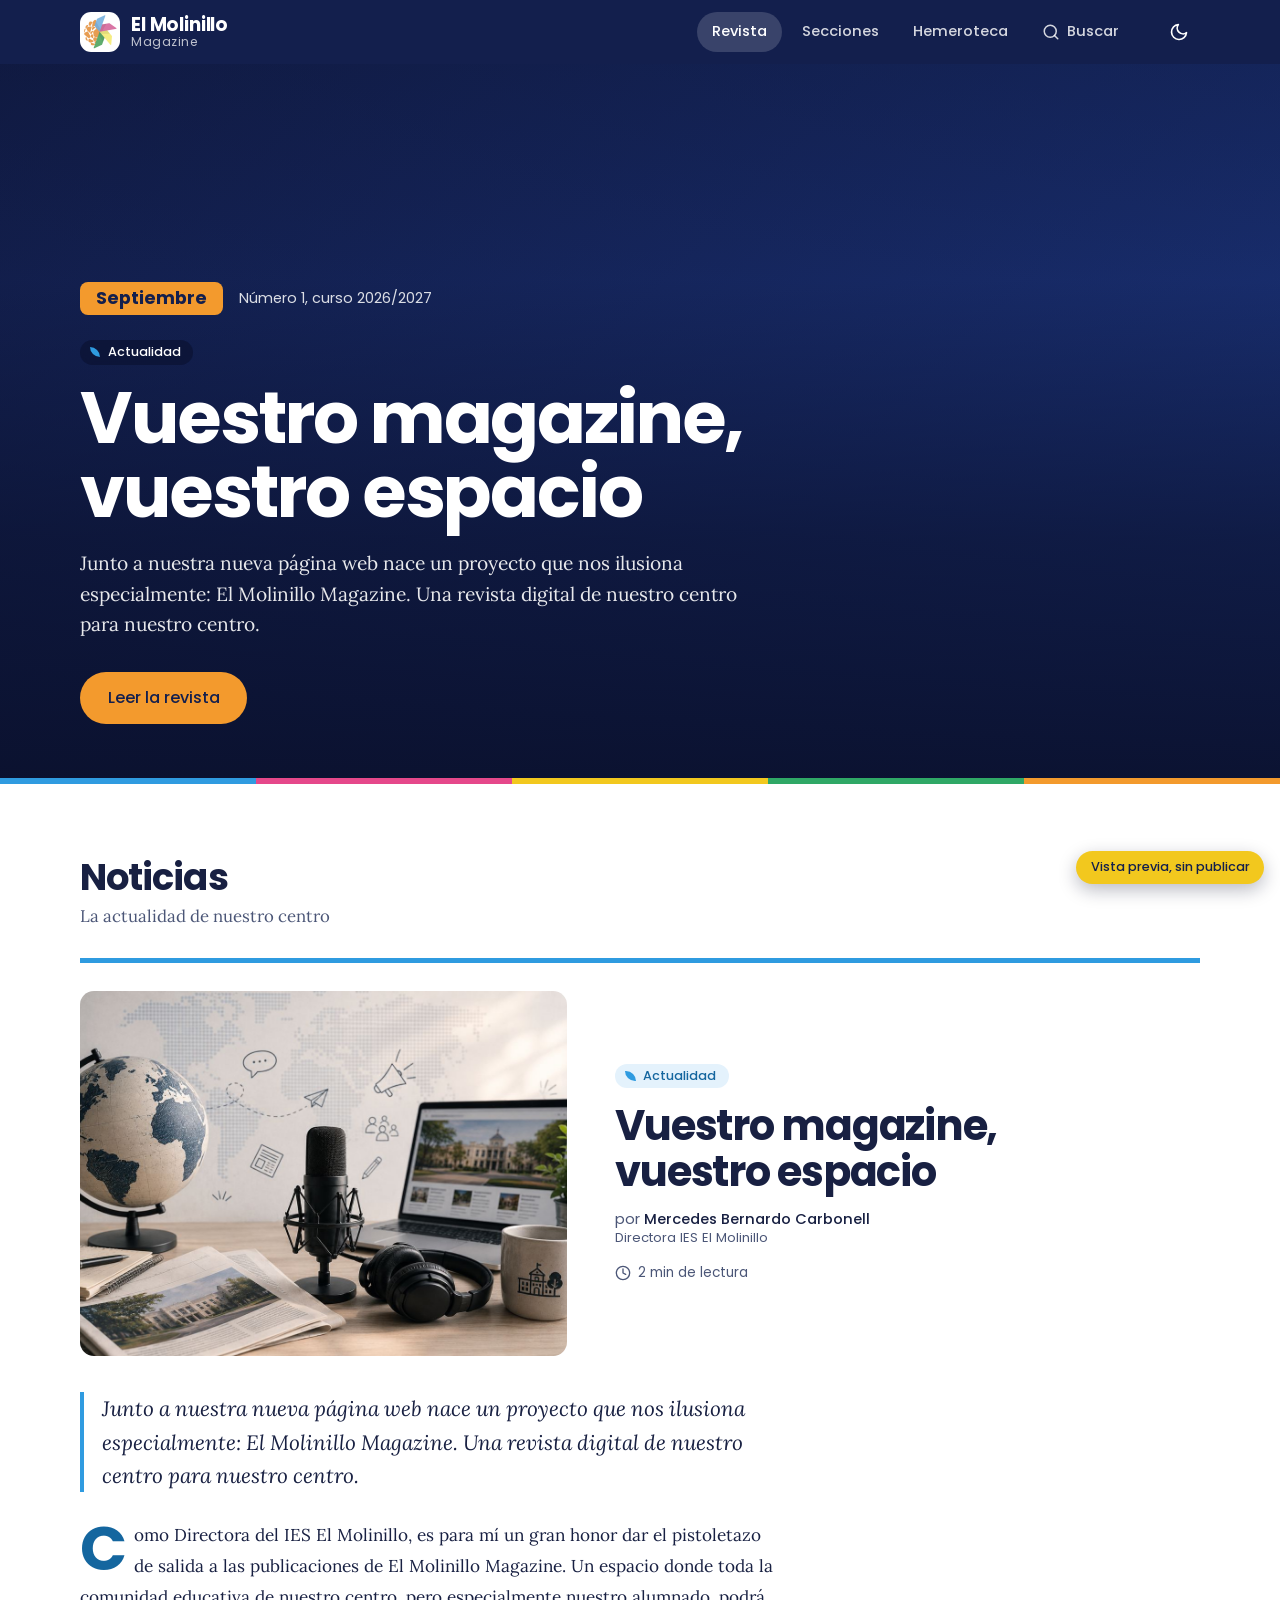
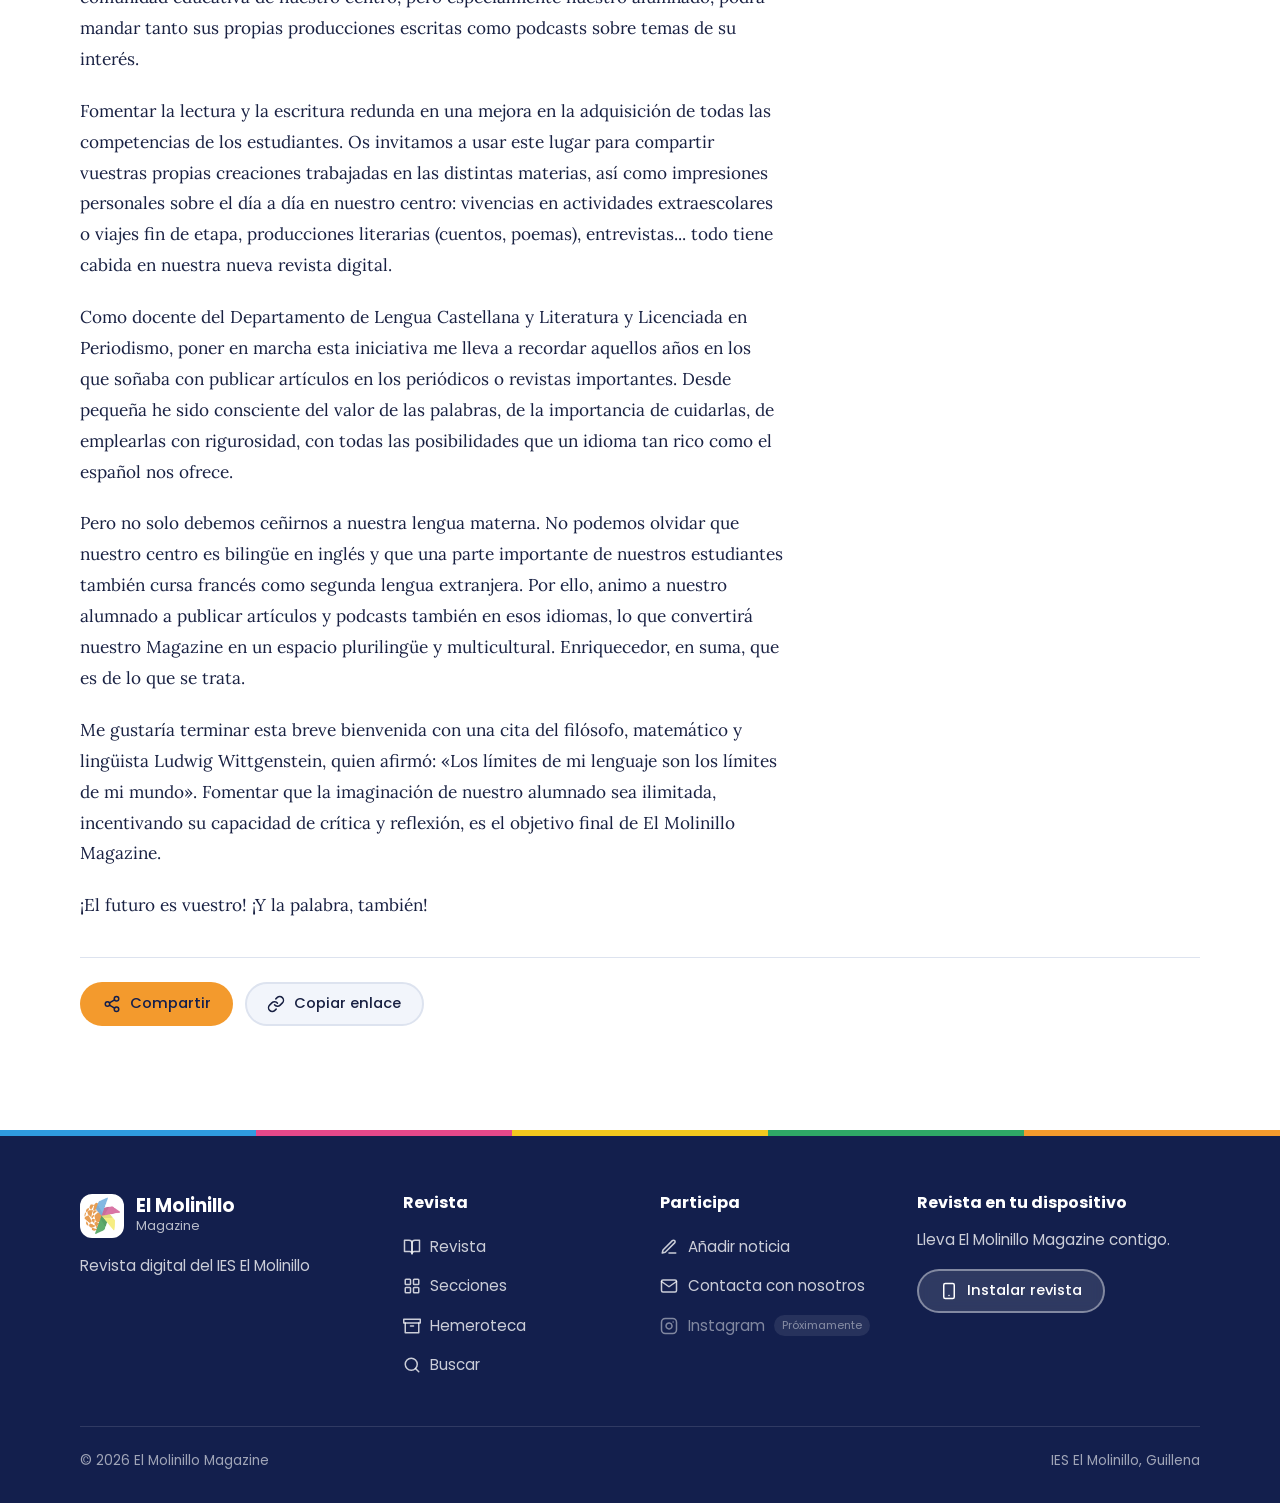
==== commit bf0a213a: "Add files via upload" ====
--- a/preview.html
+++ b/preview.html
@@ -142,6 +142,16 @@
 
             });
 
+            // Si la vista previa se abre con ?espera=90 (desde el gestor),
+            // hay una cuenta atrás a propósito: el aviso de "tarda
+            // demasiado" solo cuenta a partir de que termine.
+            var esperaSegundos = parseInt(
+                new URLSearchParams(window.location.search).get("espera"),
+                10
+            );
+
+            if(!(esperaSegundos > 0)) esperaSegundos = 0;
+
             setTimeout(function(){
 
                 avisar(
@@ -149,7 +159,7 @@
                     ""
                 );
 
-            }, 20000);
+            }, 20000 + Math.min(esperaSegundos, 600) * 1000);
 
         })();
     </script>
--- a/css/styles.css
+++ b/css/styles.css
@@ -405,6 +405,22 @@
 .carga-texto{
     font-size:.95rem;
     color:rgba(255,255,255,.75);
+}
+
+/* Cuenta atrás de la vista previa (solo con preview.html?espera=...) */
+
+.carga-cuenta{
+    font-size:3.2rem;
+    font-weight:700;
+    line-height:1;
+    letter-spacing:-.02em;
+    font-variant-numeric:tabular-nums;
+}
+
+.carga-nota{
+    max-width:20rem;
+    font-size:.85rem;
+    color:rgba(255,255,255,.6);
 }
 
 .carga-puntos:empty{
@@ -2121,6 +2137,110 @@
     margin-top:1rem;
 }
 
+.pie-instalar{
+    display:flex;
+    flex-direction:column;
+    align-items:flex-start;
+}
+
+
+/* Interruptor de avisos de ediciones nuevas */
+
+.interruptor-avisos{
+    display:flex;
+    align-items:center;
+    gap:.85rem;
+    width:100%;
+    max-width:22rem;
+    margin-top:.75rem;
+    padding:.7rem 1rem .7rem .75rem;
+    border:1px solid rgba(255,255,255,.22);
+    border-radius:16px;
+    background:rgba(255,255,255,.07);
+    color:#ffffff;
+    text-align:left;
+    transition:background-color .2s, border-color .2s;
+}
+
+.interruptor-avisos:hover{
+    background:rgba(255,255,255,.12);
+}
+
+.interruptor-avisos.activo{
+    border-color:rgba(243,154,45,.65);
+    background:rgba(243,154,45,.12);
+}
+
+.interruptor-icono{
+    display:grid;
+    place-items:center;
+    flex:none;
+    width:40px;
+    height:40px;
+    border-radius:50%;
+    background:rgba(255,255,255,.12);
+    color:rgba(255,255,255,.85);
+    transition:background-color .2s, color .2s;
+}
+
+.interruptor-avisos.activo .interruptor-icono{
+    background:var(--acento);
+    color:var(--sobre-acento);
+}
+
+.interruptor-texto{
+    display:flex;
+    flex-direction:column;
+    flex:1;
+    min-width:0;
+    line-height:1.25;
+}
+
+.interruptor-texto strong{
+    font-size:.92rem;
+    font-weight:500;
+}
+
+.interruptor-texto small{
+    font-size:.78rem;
+    color:rgba(255,255,255,.65);
+    transition:color .2s;
+}
+
+.interruptor-avisos.activo .interruptor-texto small{
+    color:var(--acento);
+}
+
+.interruptor-pista{
+    position:relative;
+    flex:none;
+    width:44px;
+    height:26px;
+    border-radius:999px;
+    background:rgba(255,255,255,.25);
+    transition:background-color .2s;
+}
+
+.interruptor-bola{
+    position:absolute;
+    top:3px;
+    left:3px;
+    width:20px;
+    height:20px;
+    border-radius:50%;
+    background:#ffffff;
+    box-shadow:0 1px 3px rgba(0,0,0,.35);
+    transition:transform .2s ease;
+}
+
+.interruptor-avisos.activo .interruptor-pista{
+    background:var(--acento);
+}
+
+.interruptor-avisos.activo .interruptor-bola{
+    transform:translateX(18px);
+}
+
 .pie-abajo{
     display:flex;
     flex-wrap:wrap;
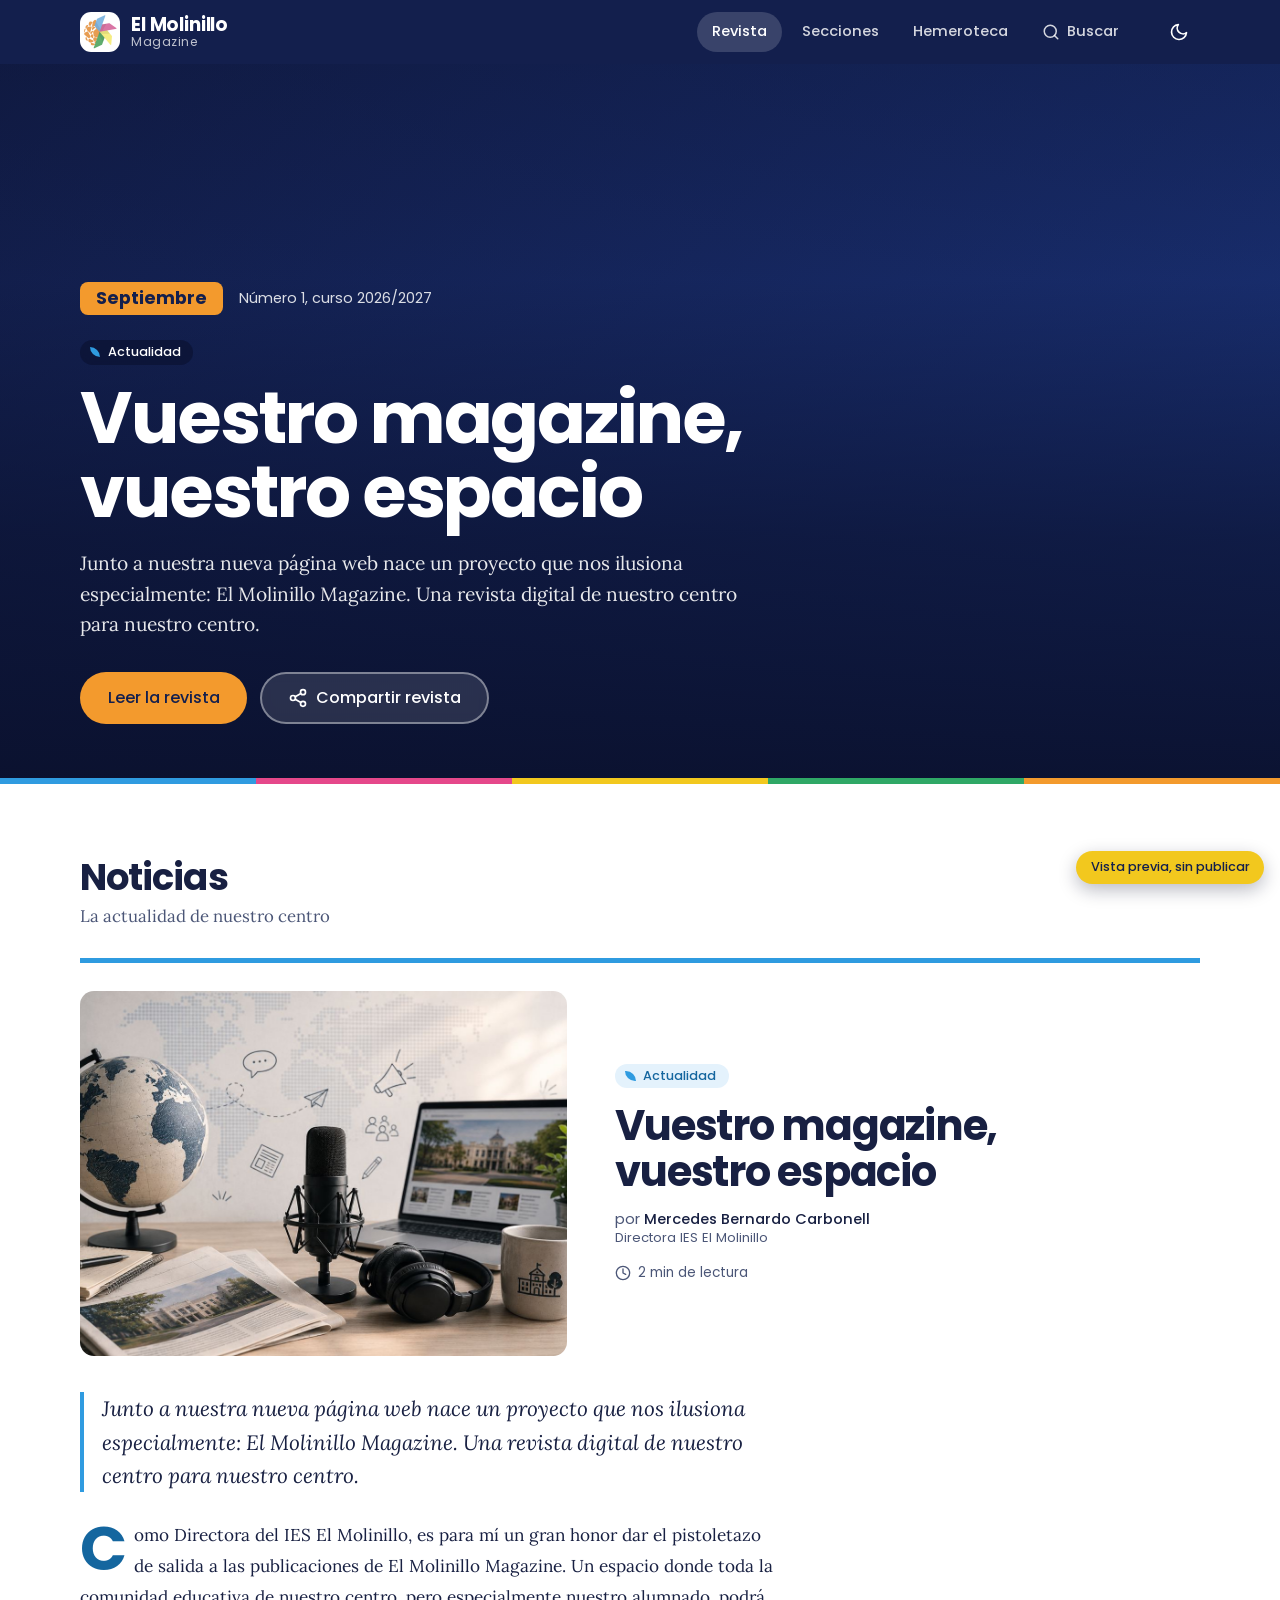
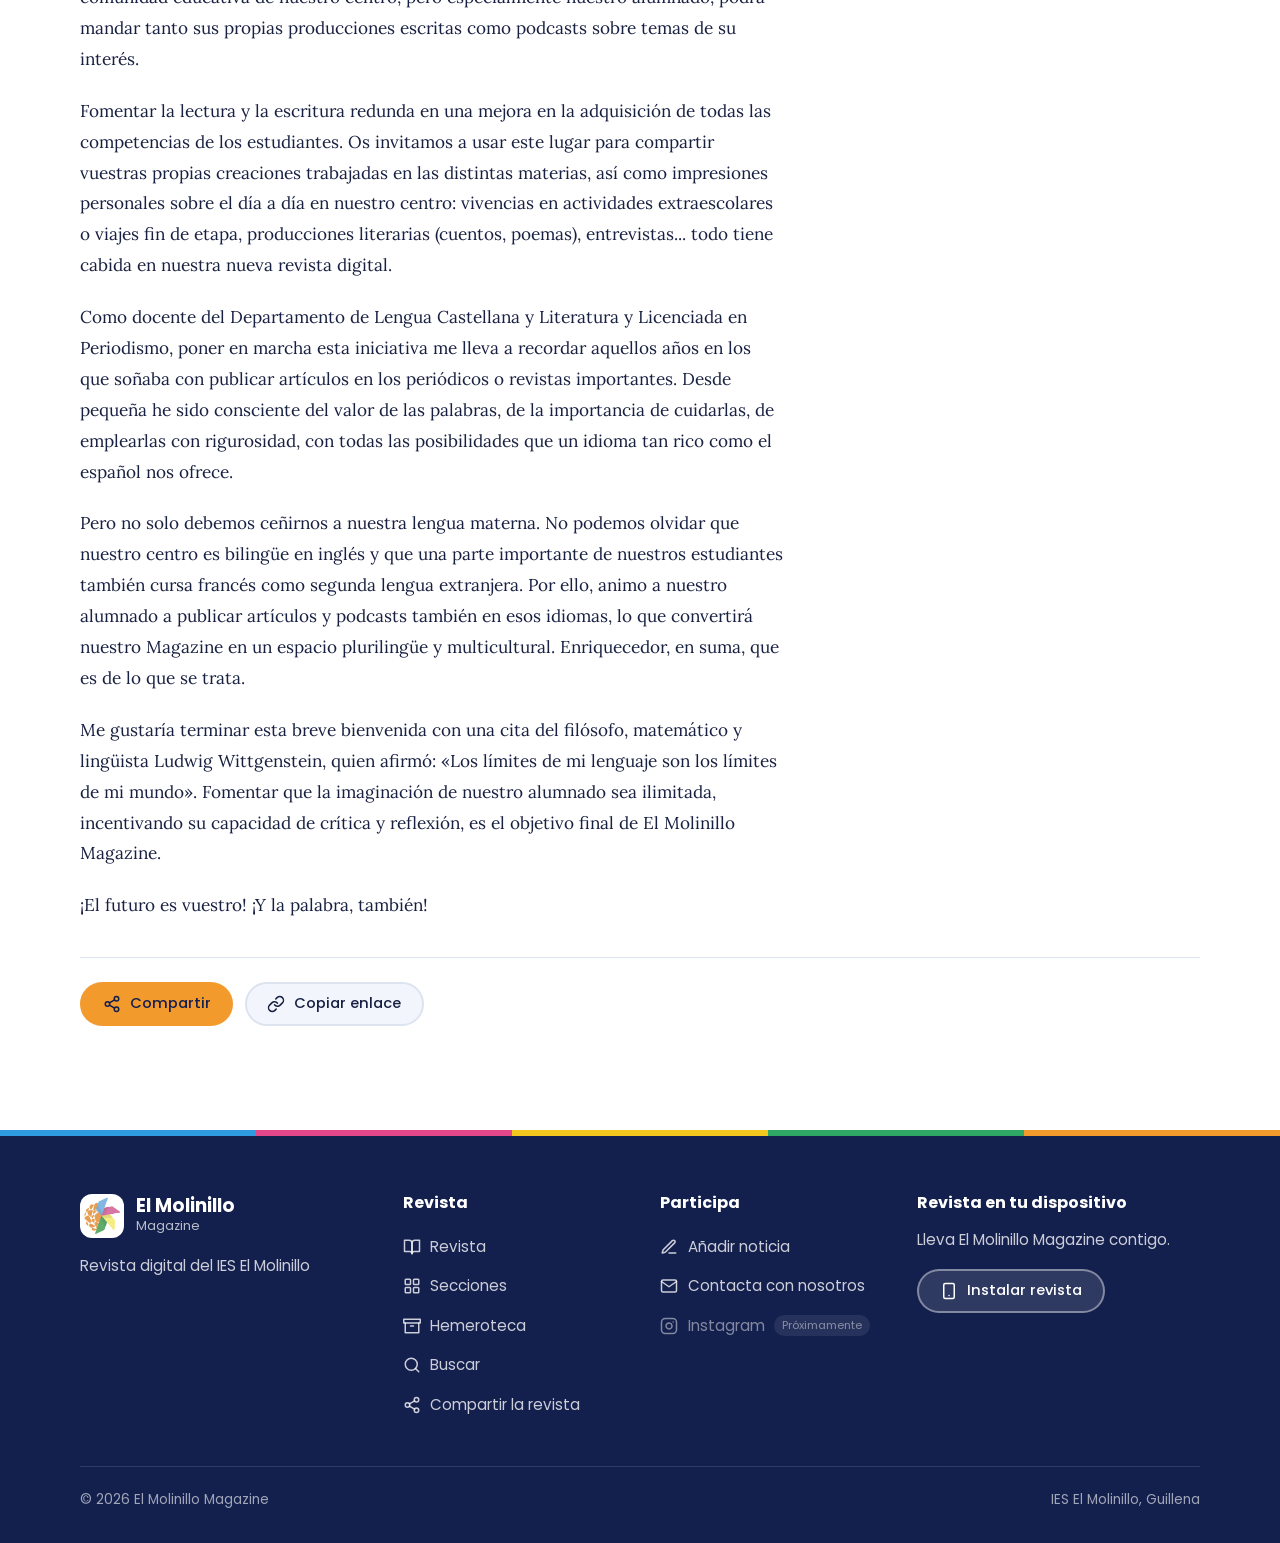
==== commit a7a02fd6: "Add files via upload" ====
--- a/preview.html
+++ b/preview.html
@@ -177,6 +177,7 @@
     <script src="js/vistas.js"></script>
     <script src="js/buscador.js"></script>
 
+    <script src="js/compartir.js"></script>
     <script src="js/navegacion.js"></script>
     <script src="js/app.js"></script>
 
--- a/css/styles.css
+++ b/css/styles.css
@@ -2511,6 +2511,217 @@
 }
 
 
+/* Menú de compartir (historia de Instagram, WhatsApp...) */
+
+.hoja-caja{
+    width:min(100%, 44rem);
+    padding:1.9rem 1.7rem 1.7rem;
+}
+
+.hoja-asa{
+    display:none;
+}
+
+.hoja-caja h2{
+    margin-bottom:.2rem;
+    padding-right:2.5rem;
+}
+
+.hoja-sub{
+    margin-bottom:1.4rem;
+    font-family:var(--f-texto);
+    color:var(--texto-2);
+    display:-webkit-box;
+    -webkit-line-clamp:2;
+    -webkit-box-orient:vertical;
+    overflow:hidden;
+}
+
+.hoja-cuerpo{
+    display:grid;
+    grid-template-columns:minmax(0, 14rem) minmax(0, 1fr);
+    gap:1.6rem;
+    align-items:start;
+}
+
+.hoja-vista{
+    margin:0;
+}
+
+.hoja-vista-marco{
+    display:grid;
+    place-items:center;
+    aspect-ratio:9 / 16;
+    border-radius:18px;
+    overflow:hidden;
+    background:var(--cabecera);
+    box-shadow:0 10px 30px rgba(10,16,44,.22);
+}
+
+.hoja-vista-marco img{
+    display:block;
+    width:100%;
+    height:100%;
+    object-fit:cover;
+}
+
+.hoja-vista-error{
+    padding:1rem;
+    color:#ffffff;
+    font-size:.85rem;
+    text-align:center;
+}
+
+.hoja-vista figcaption{
+    margin-top:.5rem;
+    color:var(--texto-2);
+    font-size:.78rem;
+    text-align:center;
+}
+
+.hoja-opciones{
+    display:flex;
+    flex-direction:column;
+    gap:1rem;
+}
+
+.boton-historia{
+    width:100%;
+    background:linear-gradient(100deg, var(--rosa), var(--naranja));
+    color:#ffffff;
+    font-weight:700;
+}
+
+.boton-historia:hover{
+    filter:brightness(1.06);
+}
+
+.boton-historia:disabled{
+    opacity:.7;
+}
+
+.hoja-nota{
+    font-size:.86rem;
+    line-height:1.5;
+    color:var(--texto-2);
+}
+
+.hoja-nota strong{
+    color:var(--texto);
+}
+
+.hoja-rejilla{
+    display:grid;
+    grid-template-columns:repeat(auto-fill, minmax(4.8rem, 1fr));
+    gap:.6rem;
+    margin-top:.4rem;
+    padding-top:1.1rem;
+    border-top:1px solid var(--linea);
+}
+
+.hoja-opcion{
+    display:flex;
+    flex-direction:column;
+    align-items:center;
+    gap:.45rem;
+    padding:.4rem .2rem;
+    border:0;
+    border-radius:14px;
+    background:transparent;
+    color:var(--texto);
+    font-size:.8rem;
+    font-weight:500;
+    text-align:center;
+    text-decoration:none;
+}
+
+.hoja-opcion:hover .hoja-opcion-icono{
+    border-color:var(--texto-2);
+}
+
+.hoja-opcion-icono{
+    display:grid;
+    place-items:center;
+    width:52px;
+    height:52px;
+    border:2px solid var(--linea);
+    border-radius:50%;
+    background:var(--fondo-2);
+    color:var(--texto);
+    transition:border-color .15s;
+}
+
+.opcion-whatsapp{
+    border-color:transparent;
+    background:#25d366;
+    color:#0b3d1f;
+}
+
+.pie-enlace-boton{
+    border:0;
+    background:transparent;
+    text-align:left;
+}
+
+.pie-enlace-boton:hover{
+    color:#ffffff;
+    text-decoration:underline;
+    text-underline-offset:3px;
+}
+
+/* En el móvil, el menú sale desde abajo */
+@media (max-width:640px){
+
+    .hoja-compartir{
+        align-items:flex-end;
+        padding:0;
+    }
+
+    .hoja-caja{
+        width:100%;
+        max-height:94vh;
+        padding:.8rem 1.15rem calc(1.2rem + env(safe-area-inset-bottom));
+        border-radius:24px 24px 0 0;
+        transform:translateY(40px);
+    }
+
+    .hoja-asa{
+        display:block;
+        width:44px;
+        height:5px;
+        margin:0 auto 1rem;
+        border-radius:999px;
+        background:var(--linea);
+    }
+
+    .hoja-caja .modal-cerrar{
+        top:.9rem;
+    }
+
+    .hoja-sub{
+        margin-bottom:1rem;
+        font-size:.92rem;
+    }
+
+    .hoja-cuerpo{
+        grid-template-columns:1fr;
+        gap:1rem;
+    }
+
+    .hoja-vista-marco{
+        width:auto;
+        height:min(34vh, 19rem);
+        margin-inline:auto;
+        border-radius:14px;
+    }
+
+    .hoja-rejilla{
+        grid-template-columns:repeat(4, 1fr);
+    }
+
+}
+
+
 /* Avisos */
 
 #avisos{
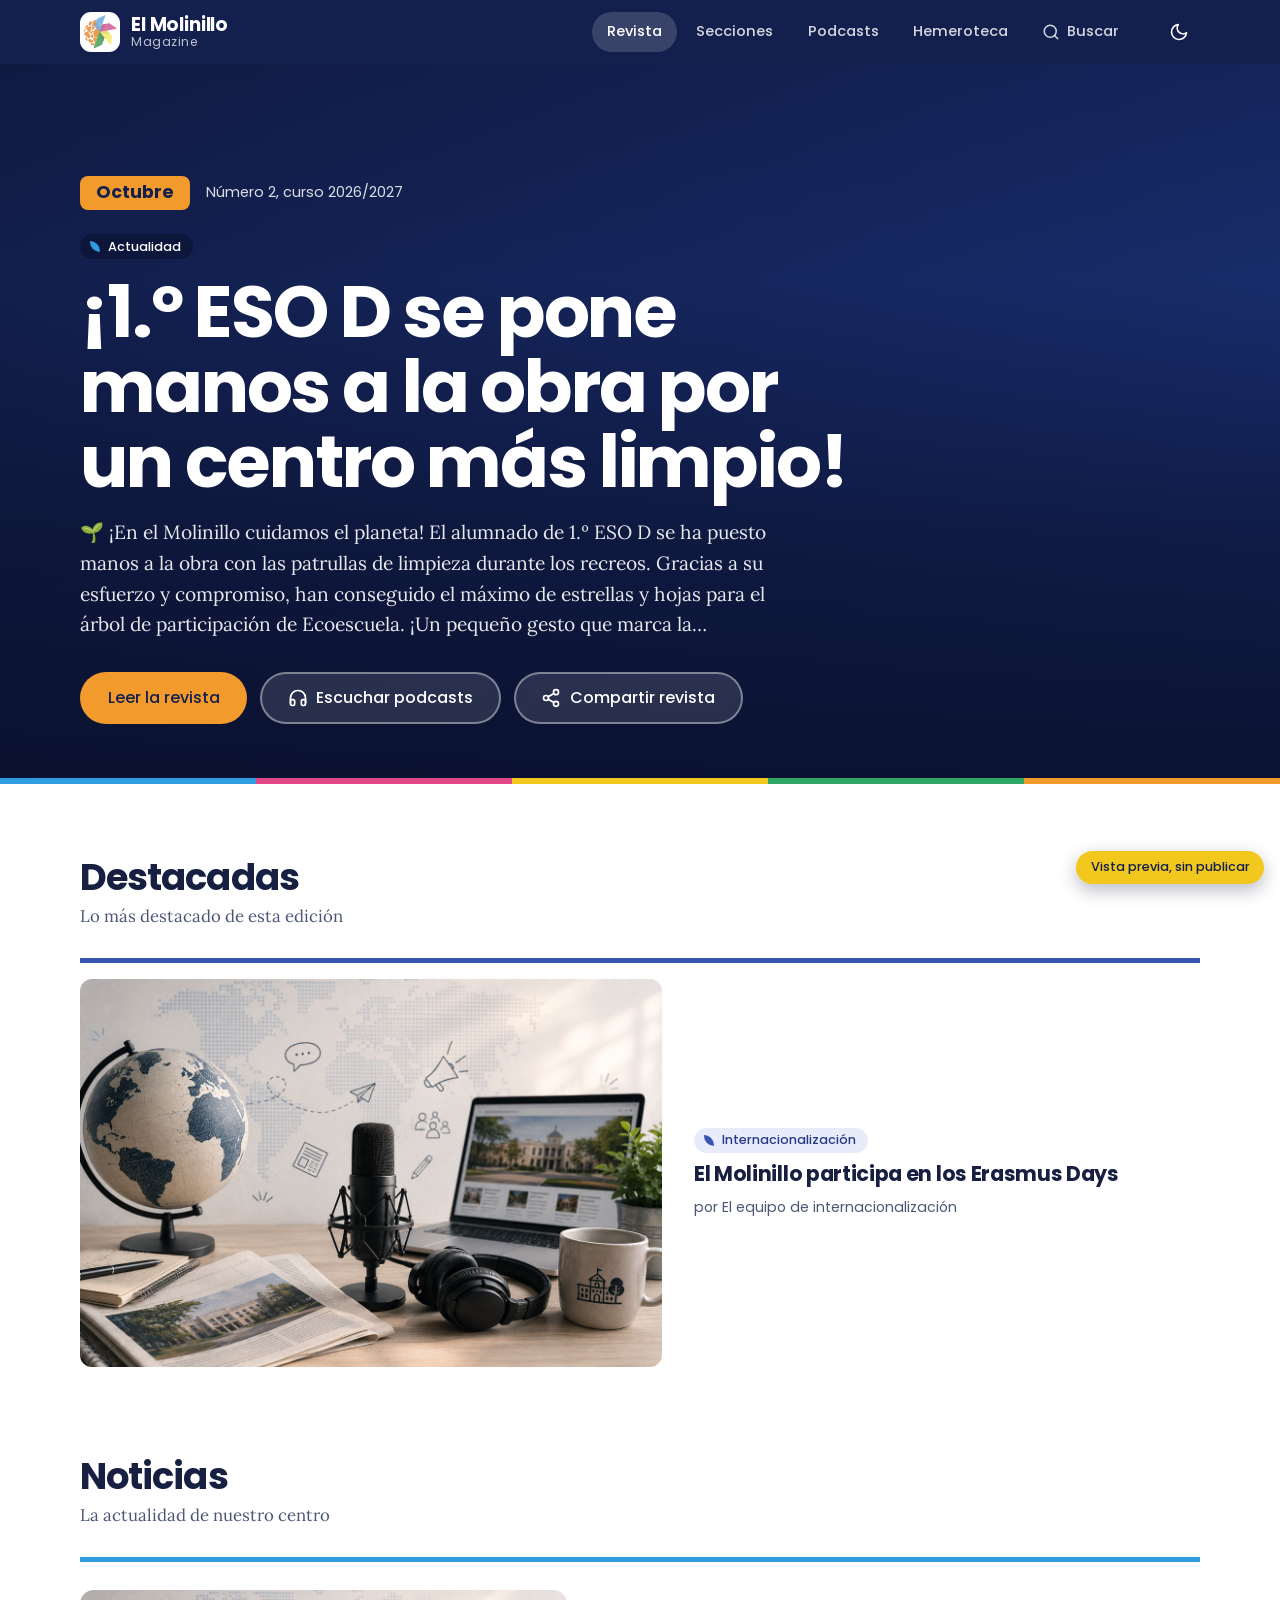
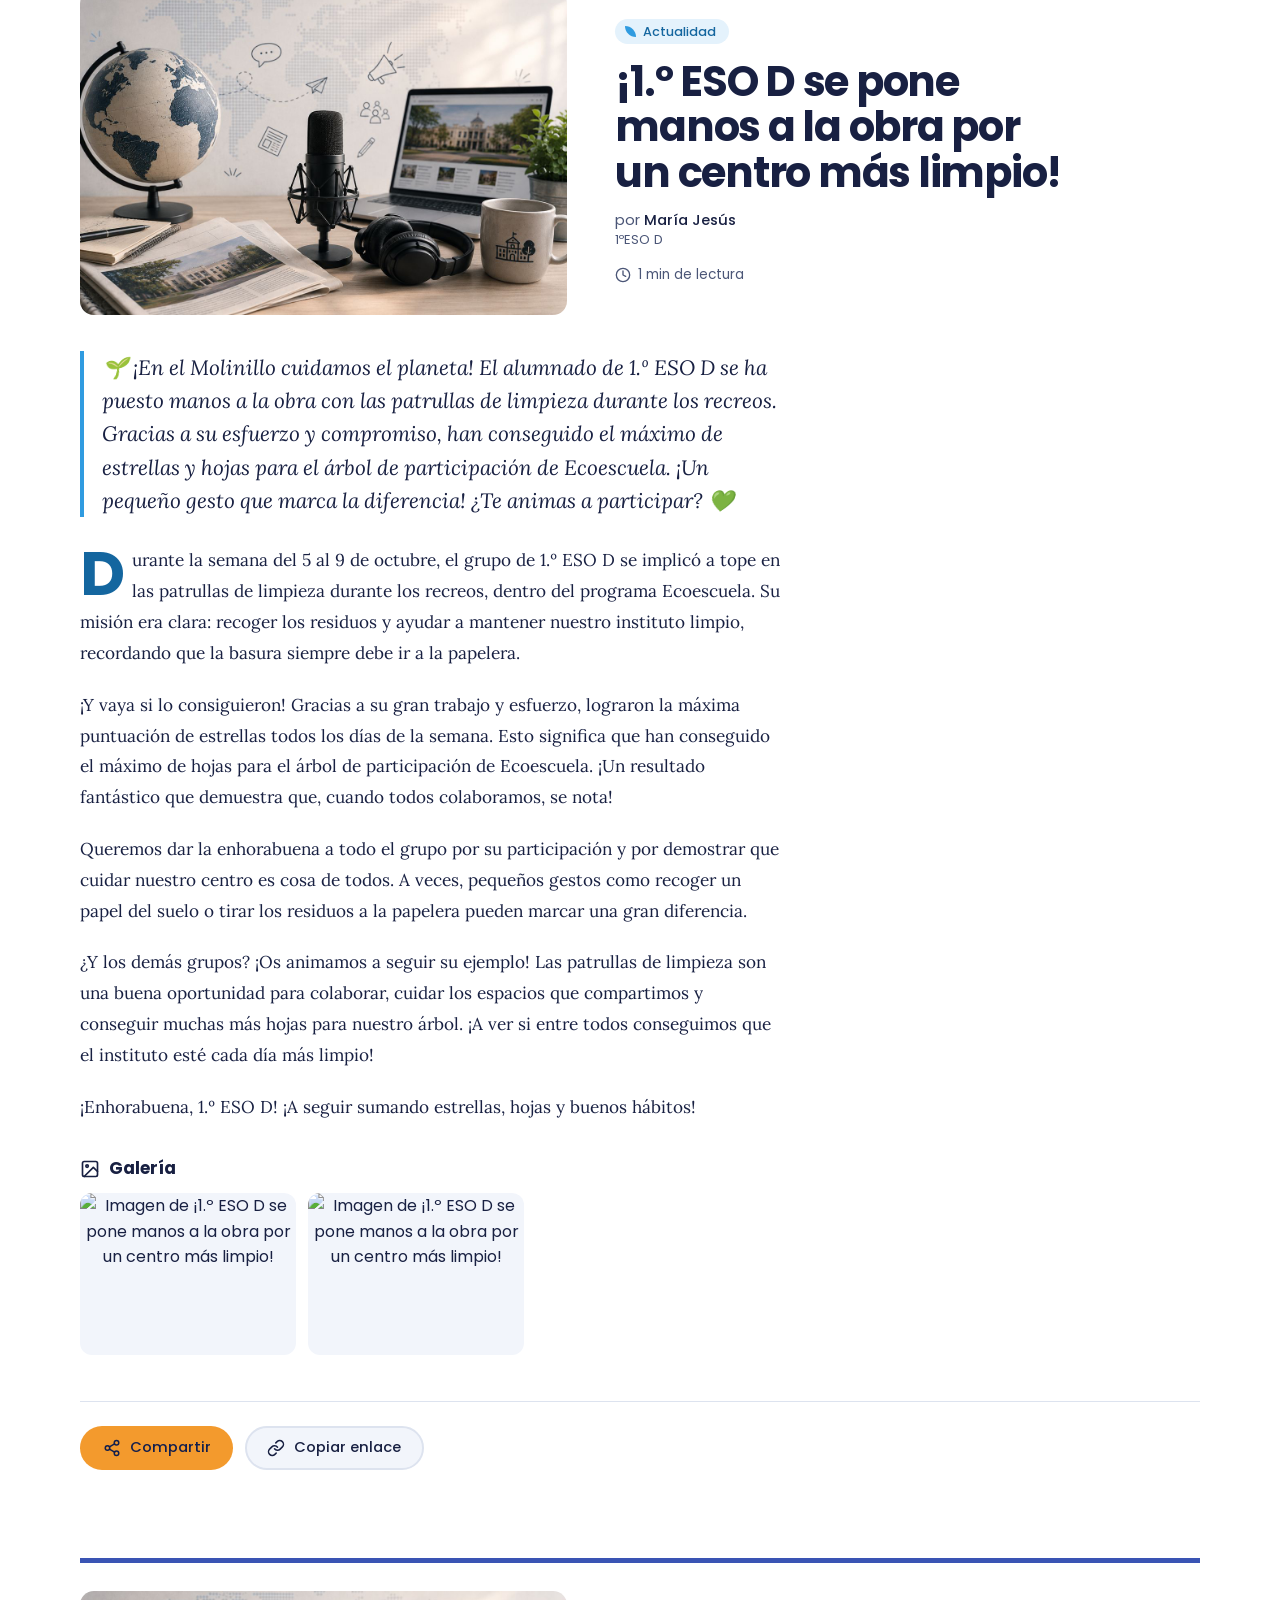
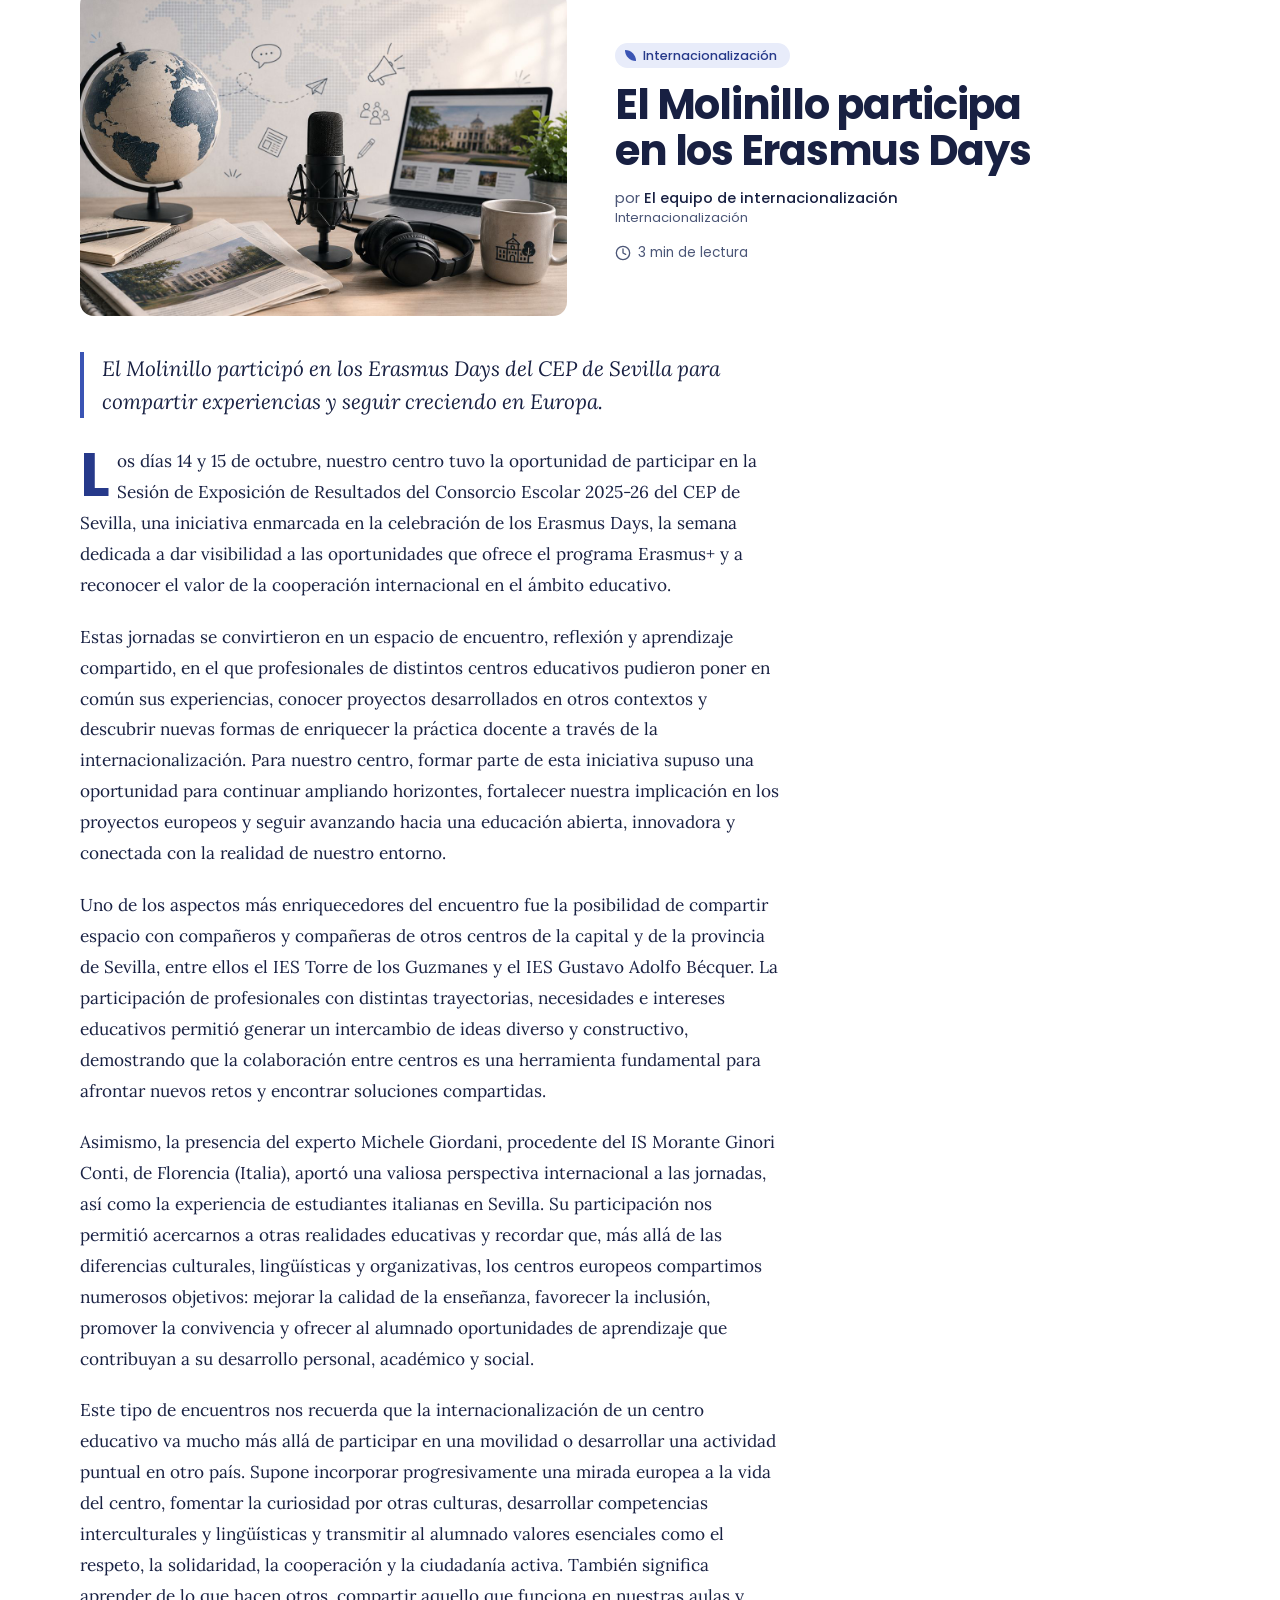
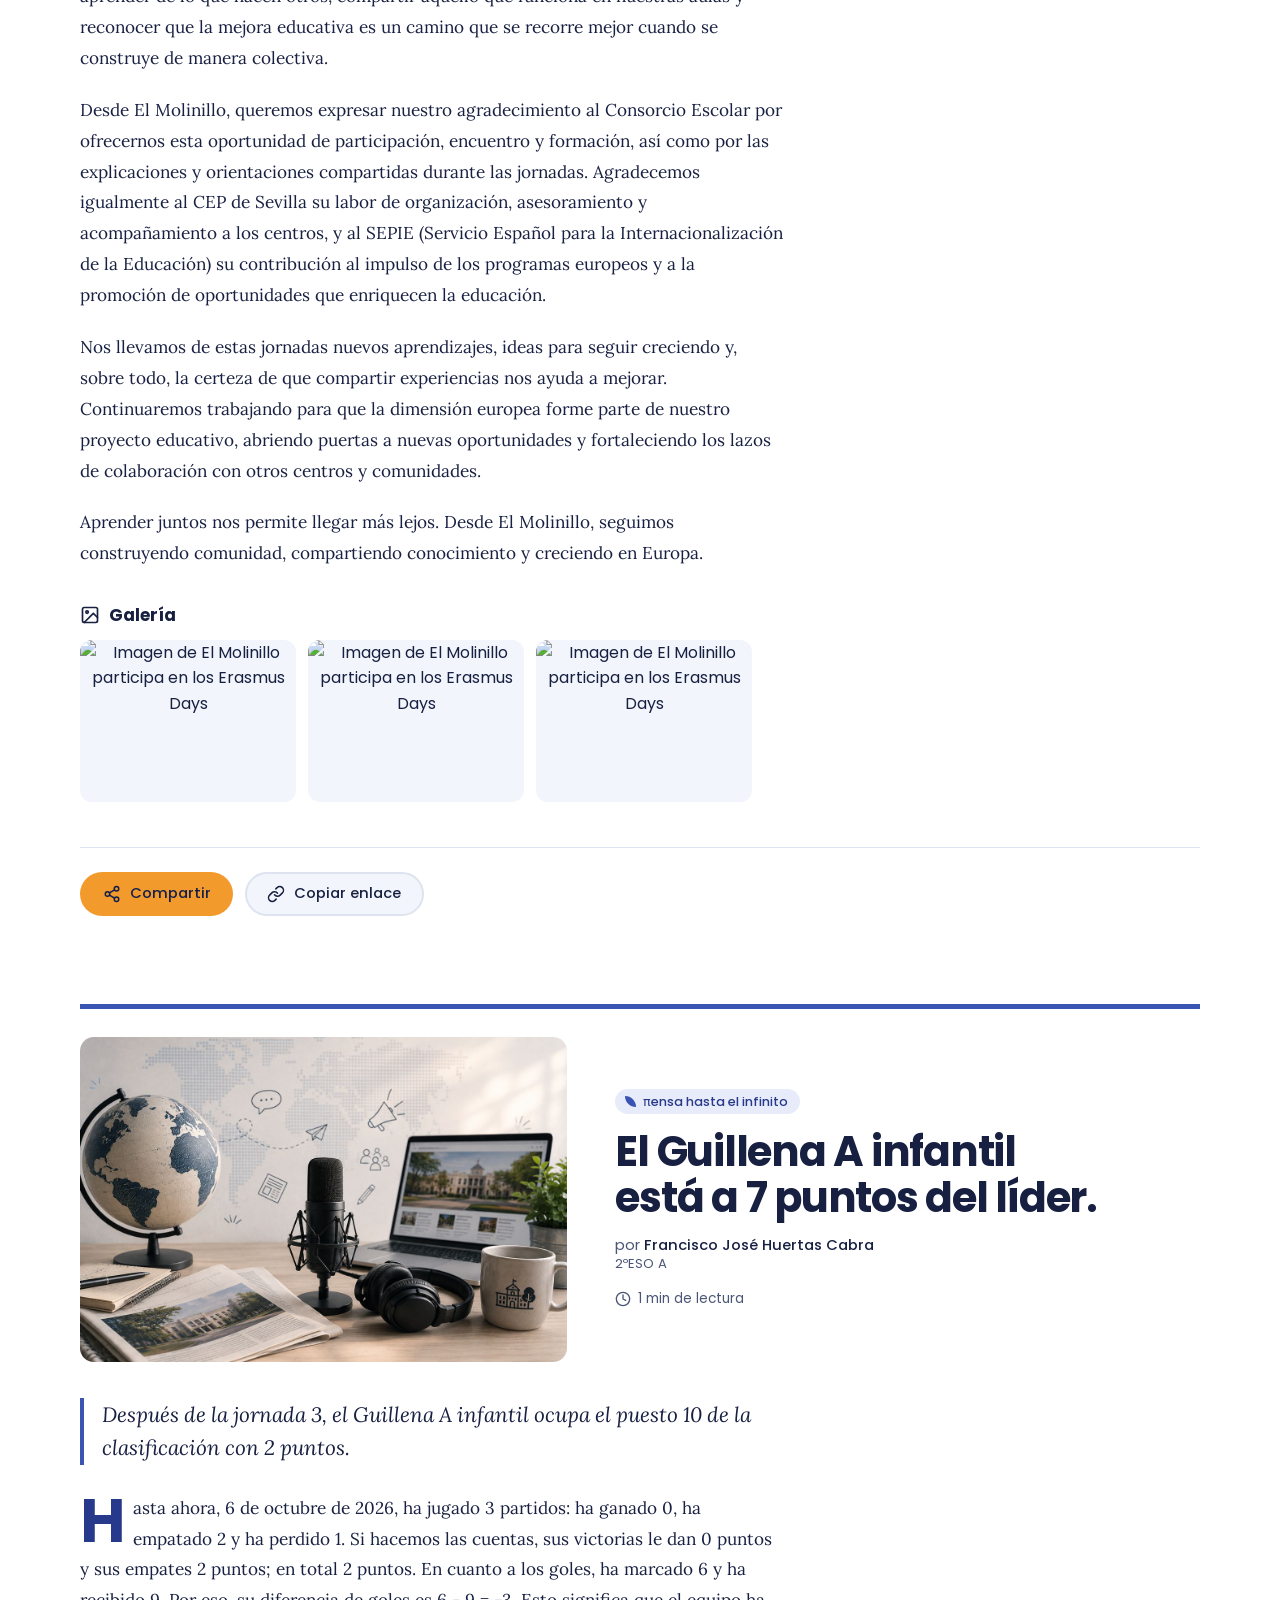
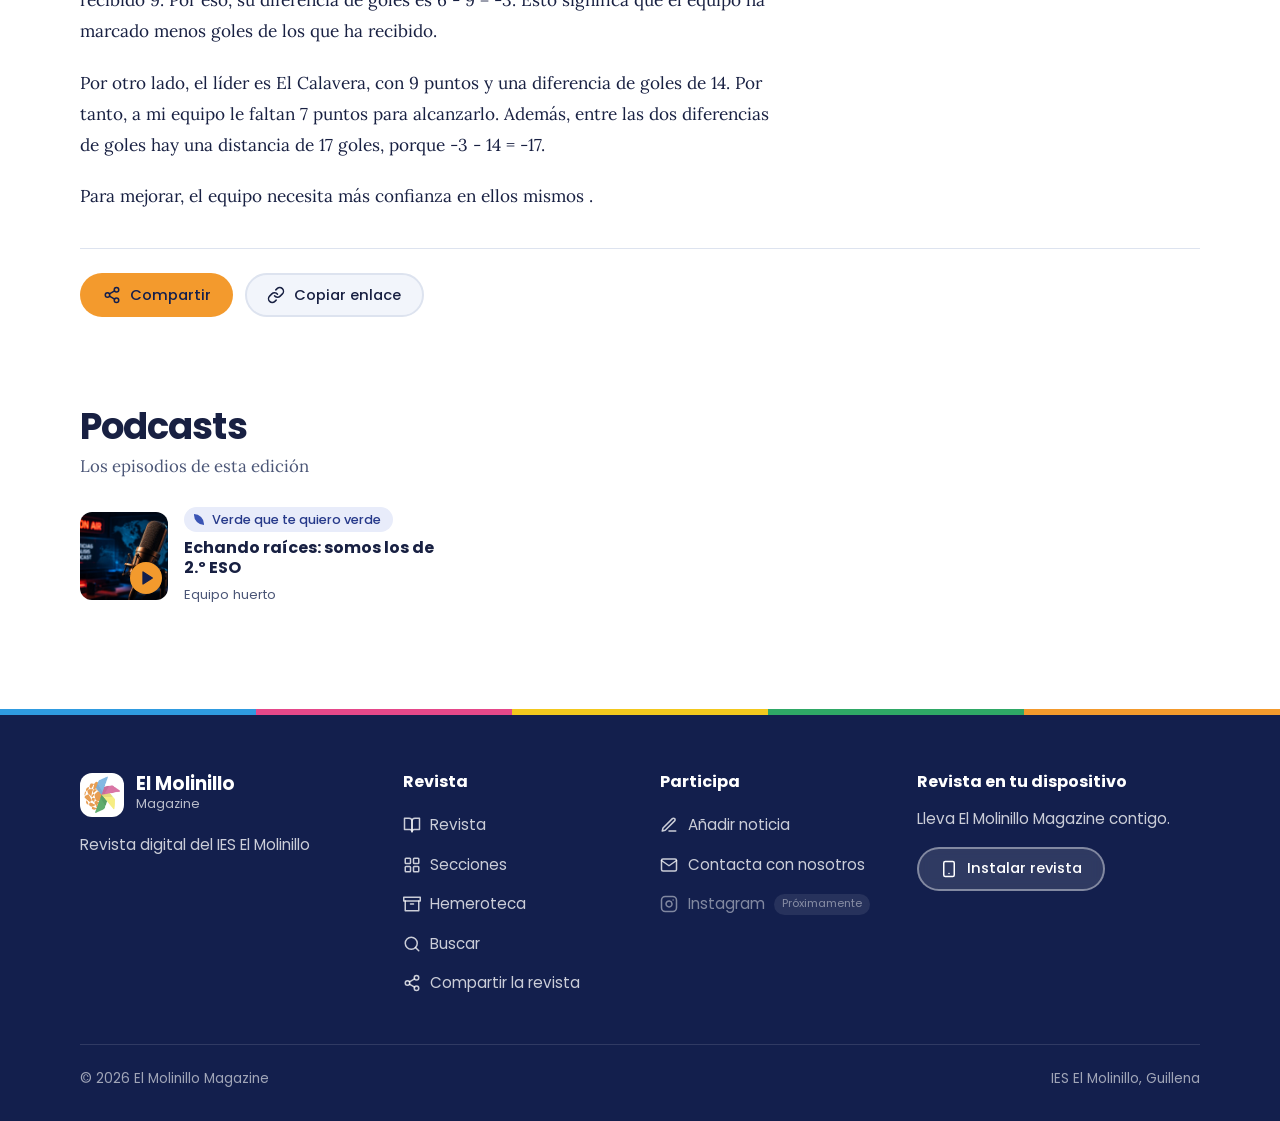
==== commit 4a99c678: "Update preview.html" ====
--- a/preview.html
+++ b/preview.html
@@ -4,7 +4,7 @@
 <head>
 
     <meta charset="UTF-8">
-    <meta name="viewport" content="width=device-width, initial-scale=1, viewport-fit=cover">
+    <meta name="viewport" content="width=device-width, initial-scale=1, maximum-scale=1, user-scalable=no, viewport-fit=cover">
 
     <title>Vista previa | El Molinillo Magazine</title>
 
--- a/css/styles.css
+++ b/css/styles.css
@@ -236,6 +236,7 @@
 
 html{
     -webkit-text-size-adjust:100%;
+    overflow-x:hidden;
 }
 
 @media (prefers-reduced-motion:no-preference){
@@ -255,6 +256,7 @@
     line-height:1.6;
     -webkit-font-smoothing:antialiased;
     text-rendering:optimizeLegibility;
+    overflow-x:hidden;
 }
 
 body.sin-scroll{
@@ -959,7 +961,6 @@
 }
 
 .destacada-foto{
-    aspect-ratio:4 / 3;
     border-radius:12px;
     background:var(--fondo-2);
     overflow:hidden;
@@ -967,8 +968,8 @@
 
 .destacada-foto img{
     width:100%;
-    height:100%;
-    object-fit:cover;
+    height:auto;
+    display:block;
     transition:transform .5s ease;
 }
 
@@ -1014,28 +1015,9 @@
 @media (max-width:760px){
 
     .destacadas{
-        display:flex;
-        overflow-x:auto;
-        gap:1rem;
-        margin-inline:calc(var(--gutter) * -1);
-        padding-inline:var(--gutter);
-        padding-bottom:.5rem;
-        scroll-snap-type:x mandatory;
-        scroll-padding-inline:var(--gutter);
-        scrollbar-width:none;
-    }
-
-    .destacadas::-webkit-scrollbar{
-        display:none;
-    }
-
-    .destacada{
-        flex:0 0 80%;
-        scroll-snap-align:start;
-    }
-
-    .destacadas-una .destacada{
-        flex-basis:100%;
+        display:grid;
+        grid-template-columns:1fr;
+        gap:1.5rem;
     }
 
 }
@@ -1079,7 +1061,6 @@
 .articulo-foto{
     display:block;
     width:100%;
-    aspect-ratio:4 / 3;
     padding:0;
     border:0;
     border-radius:14px;
@@ -1090,8 +1071,8 @@
 
 .articulo-foto img{
     width:100%;
-    height:100%;
-    object-fit:cover;
+    height:auto;
+    display:block;
 }
 
 .articulo-datos{
@@ -1188,7 +1169,7 @@
     }
 
     .articulo-foto{
-        aspect-ratio:16 / 10;
+        /* imagen completa, sin recorte */
     }
 
 }
@@ -1383,49 +1364,22 @@
 }
 
 
-/* Audio de un podcast */
-
-.podcast-player-wrapper{
-    position:relative;
-    height:80px;
+/* Audio de un podcast (iframe de Google Drive) */
+.podcast-reproductor{
     max-width:var(--ancho-lectura);
+    margin-inline:auto;
     border-radius:14px;
-    background:var(--fondo-2);
     overflow:hidden;
-}
-
-.podcast-player{
-    position:absolute;
-    inset:0;
+    background:#282828;
+}
+.podcast-reproductor + .podcast-reproductor{
+    margin-top:.75rem;
+}
+.podcast-iframe-player{
+    display:block;
     width:100%;
-    height:80px;
+    height:200px;
     border:0;
-    opacity:0;
-    transition:opacity .25s ease;
-}
-
-.podcast-player-wrapper.cargado .podcast-player{
-    opacity:1;
-}
-
-.podcast-player-wrapper.cargado .podcast-player-cargando{
-    display:none;
-}
-
-.podcast-player-cargando{
-    position:absolute;
-    inset:0;
-    z-index:1;
-    display:flex;
-    align-items:center;
-    justify-content:center;
-    gap:.7rem;
-    font-size:.9rem;
-    color:var(--texto-2);
-}
-
-.podcast-player-wrapper + .podcast-player-wrapper{
-    margin-top:.75rem;
 }
 
 .boton-escuchar-movil{
@@ -1434,13 +1388,8 @@
 
 @media (max-width:700px){
 
-    .podcast-player-wrapper{
-        display:none;
-    }
-
-    .boton-escuchar-movil{
-        display:inline-flex;
-        width:100%;
+    .podcast-iframe-player{
+        height:152px;
     }
 
 }
@@ -1816,7 +1765,6 @@
 .lectura-foto{
     display:block;
     width:100%;
-    aspect-ratio:16 / 10;
     margin-block:1.75rem 2rem;
     padding:0;
     border:0;
@@ -1831,8 +1779,8 @@
 
 .lectura-foto img{
     width:100%;
-    height:100%;
-    object-fit:cover;
+    height:auto;
+    display:block;
 }
 
 .lectura .entradilla,
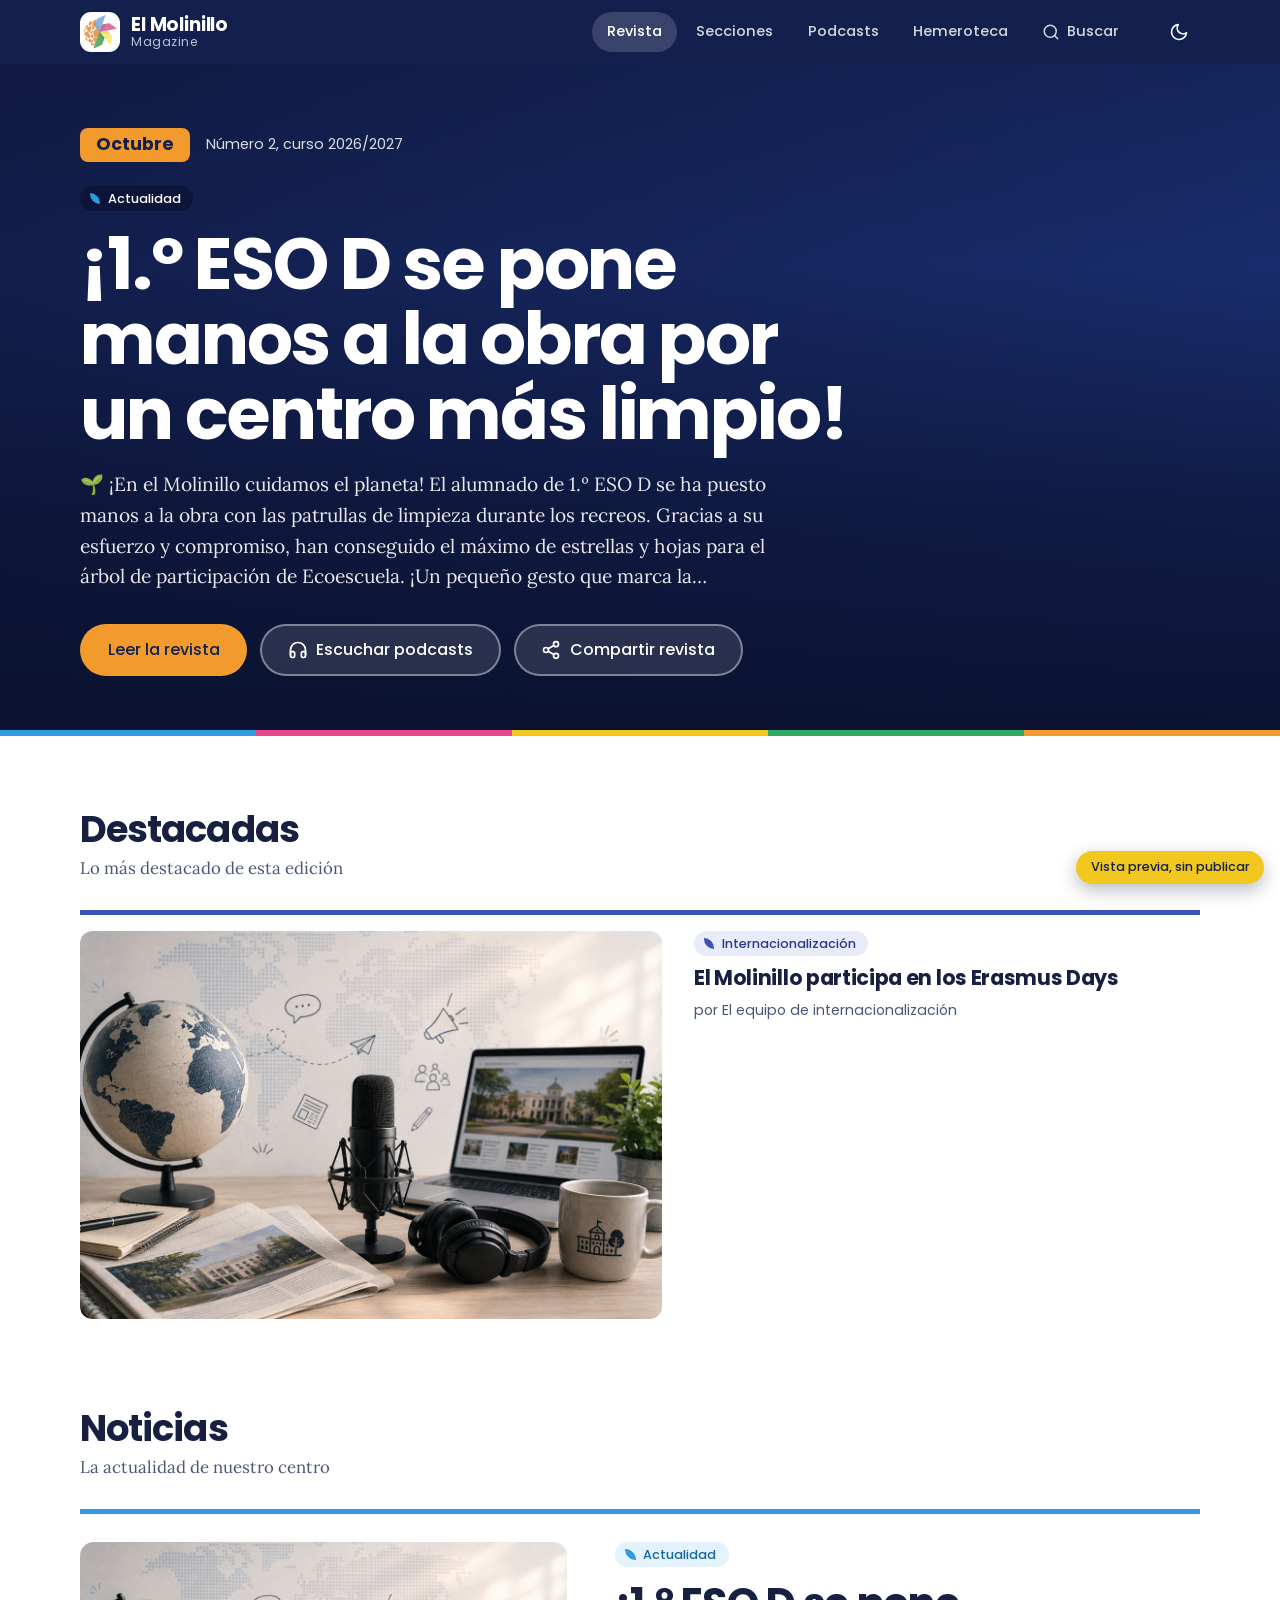
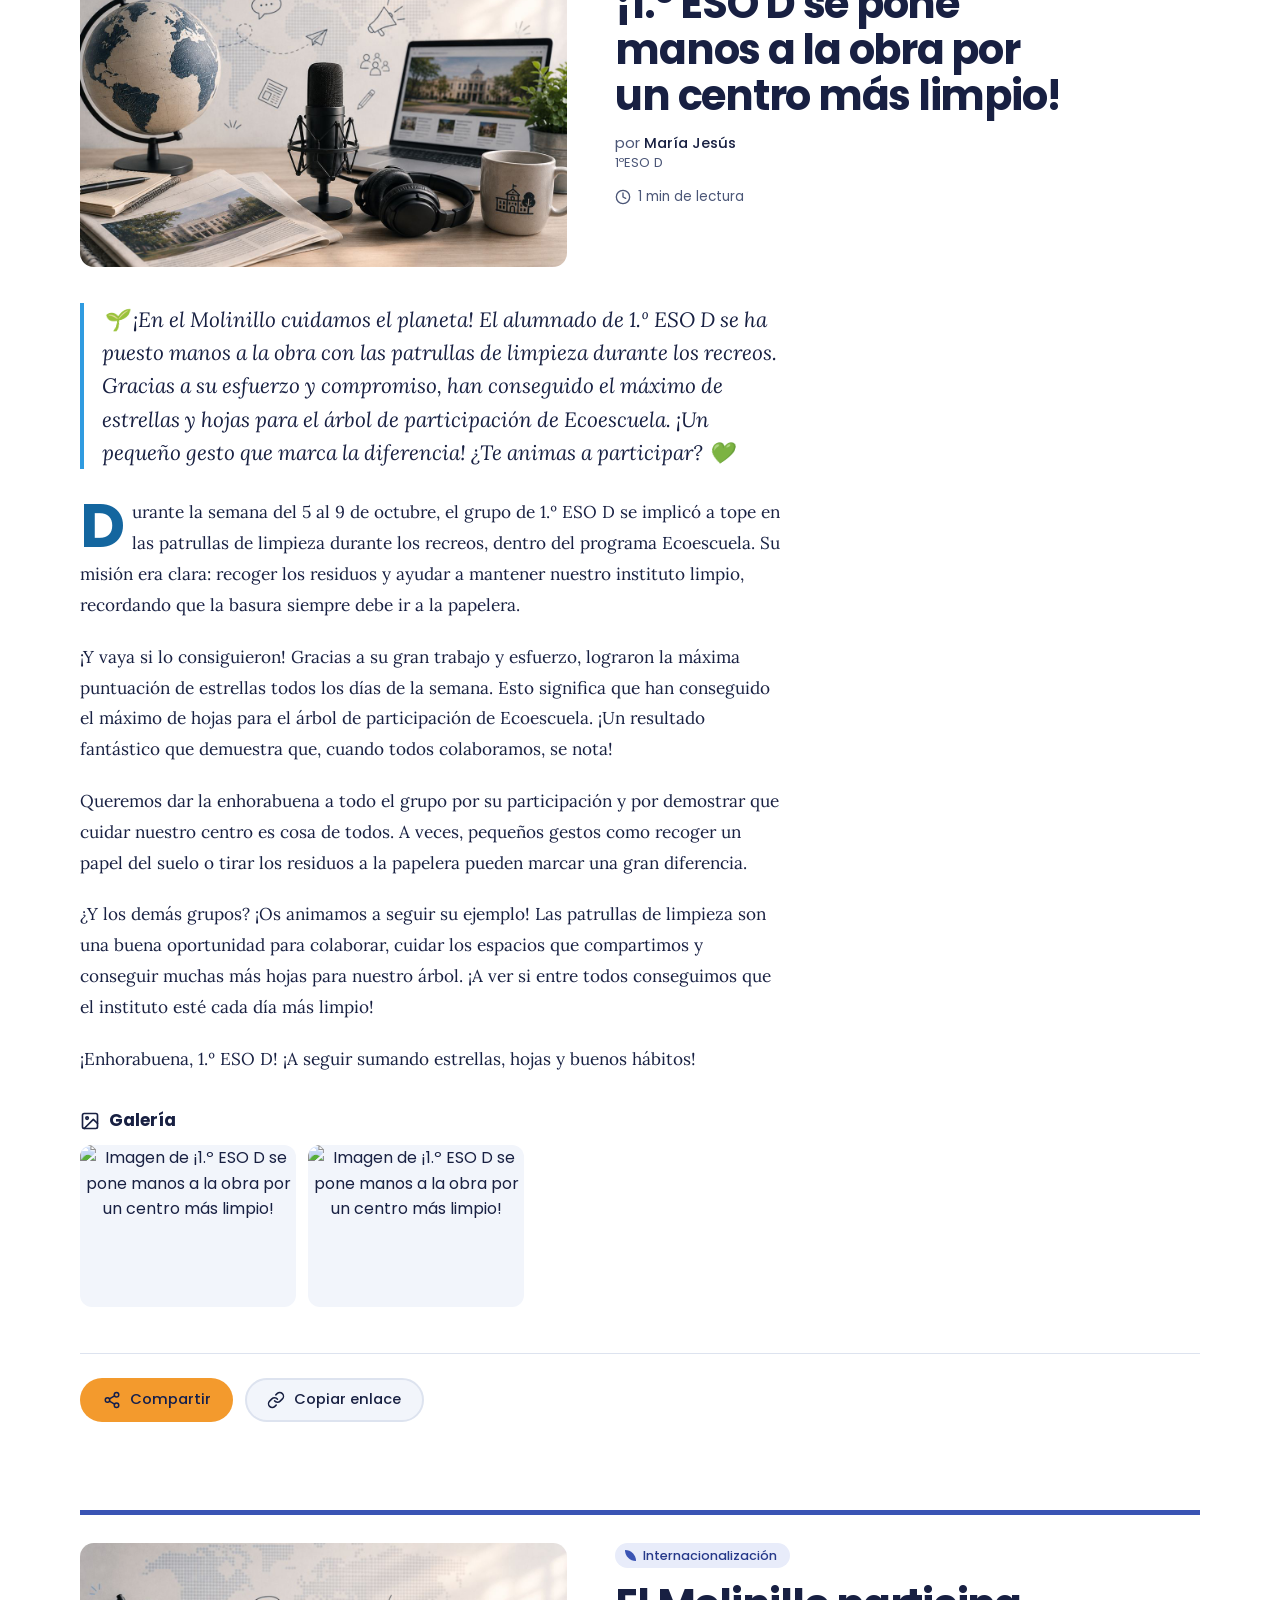
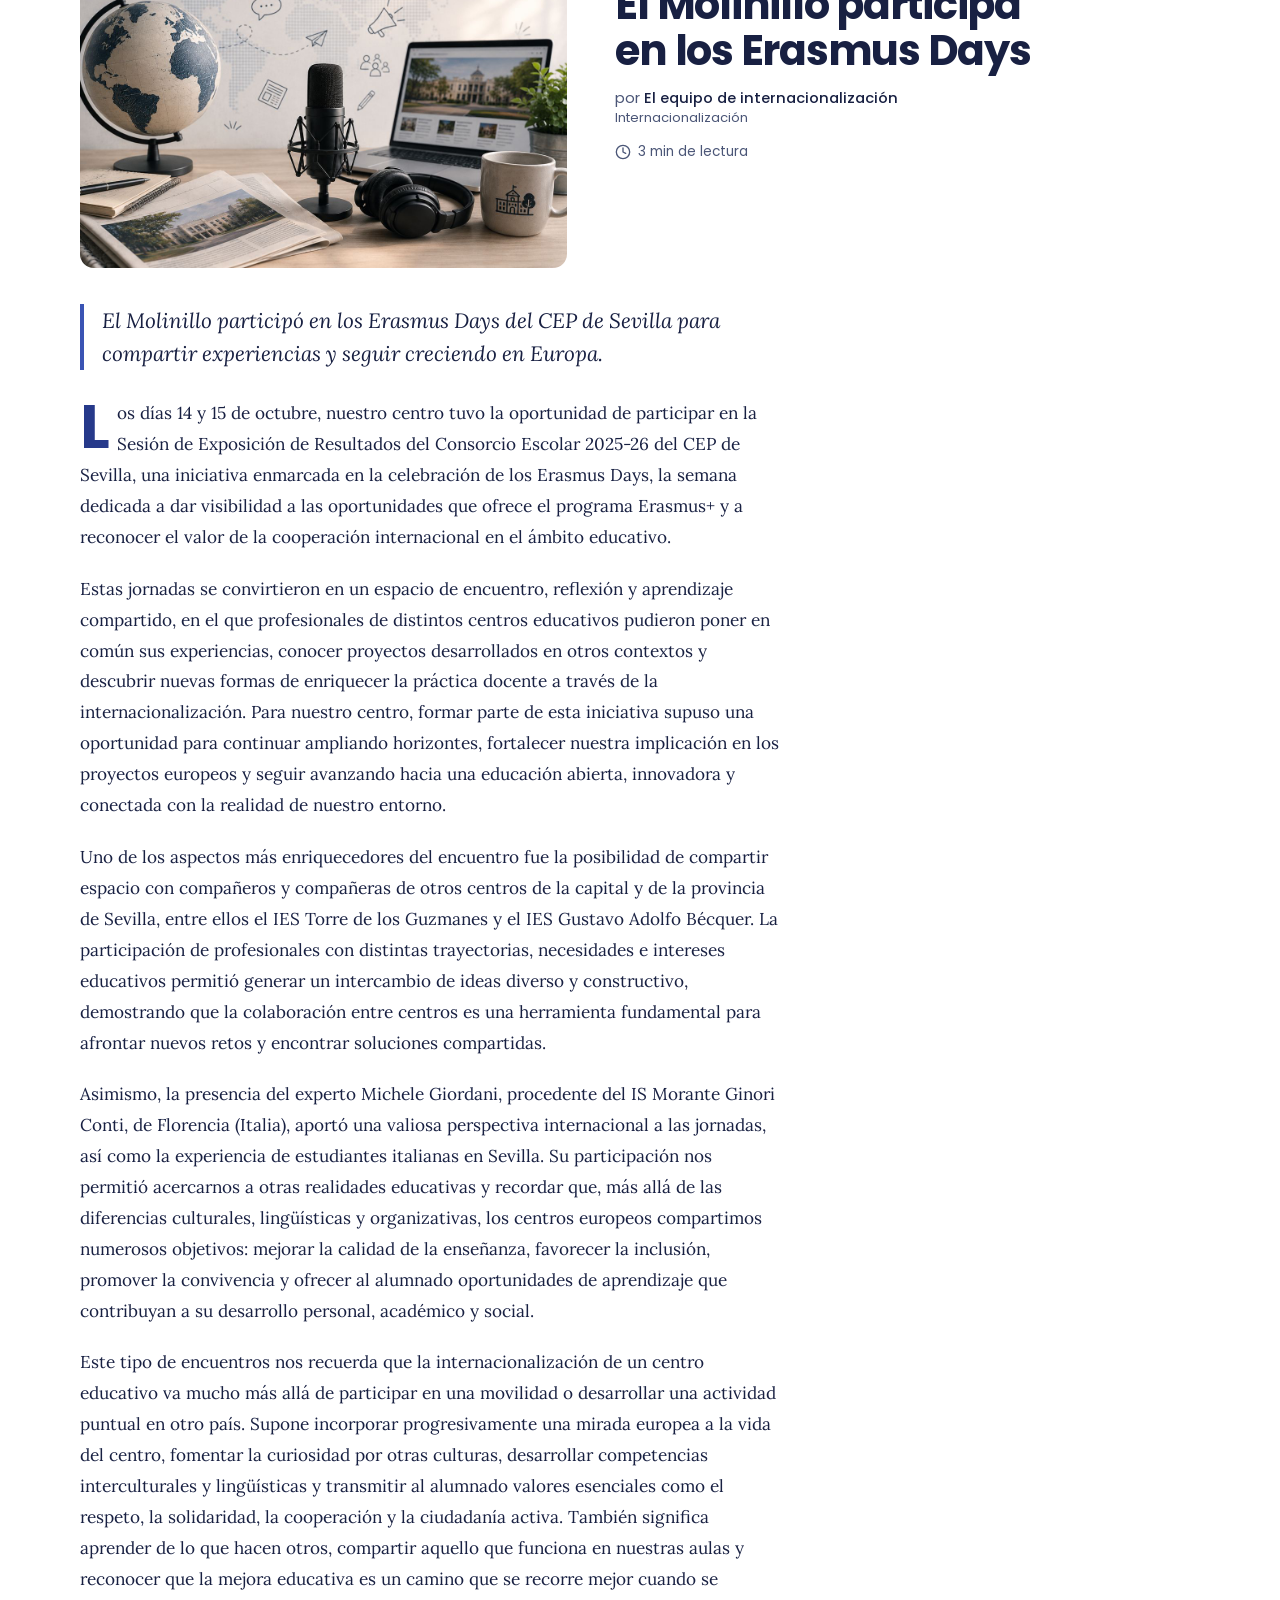
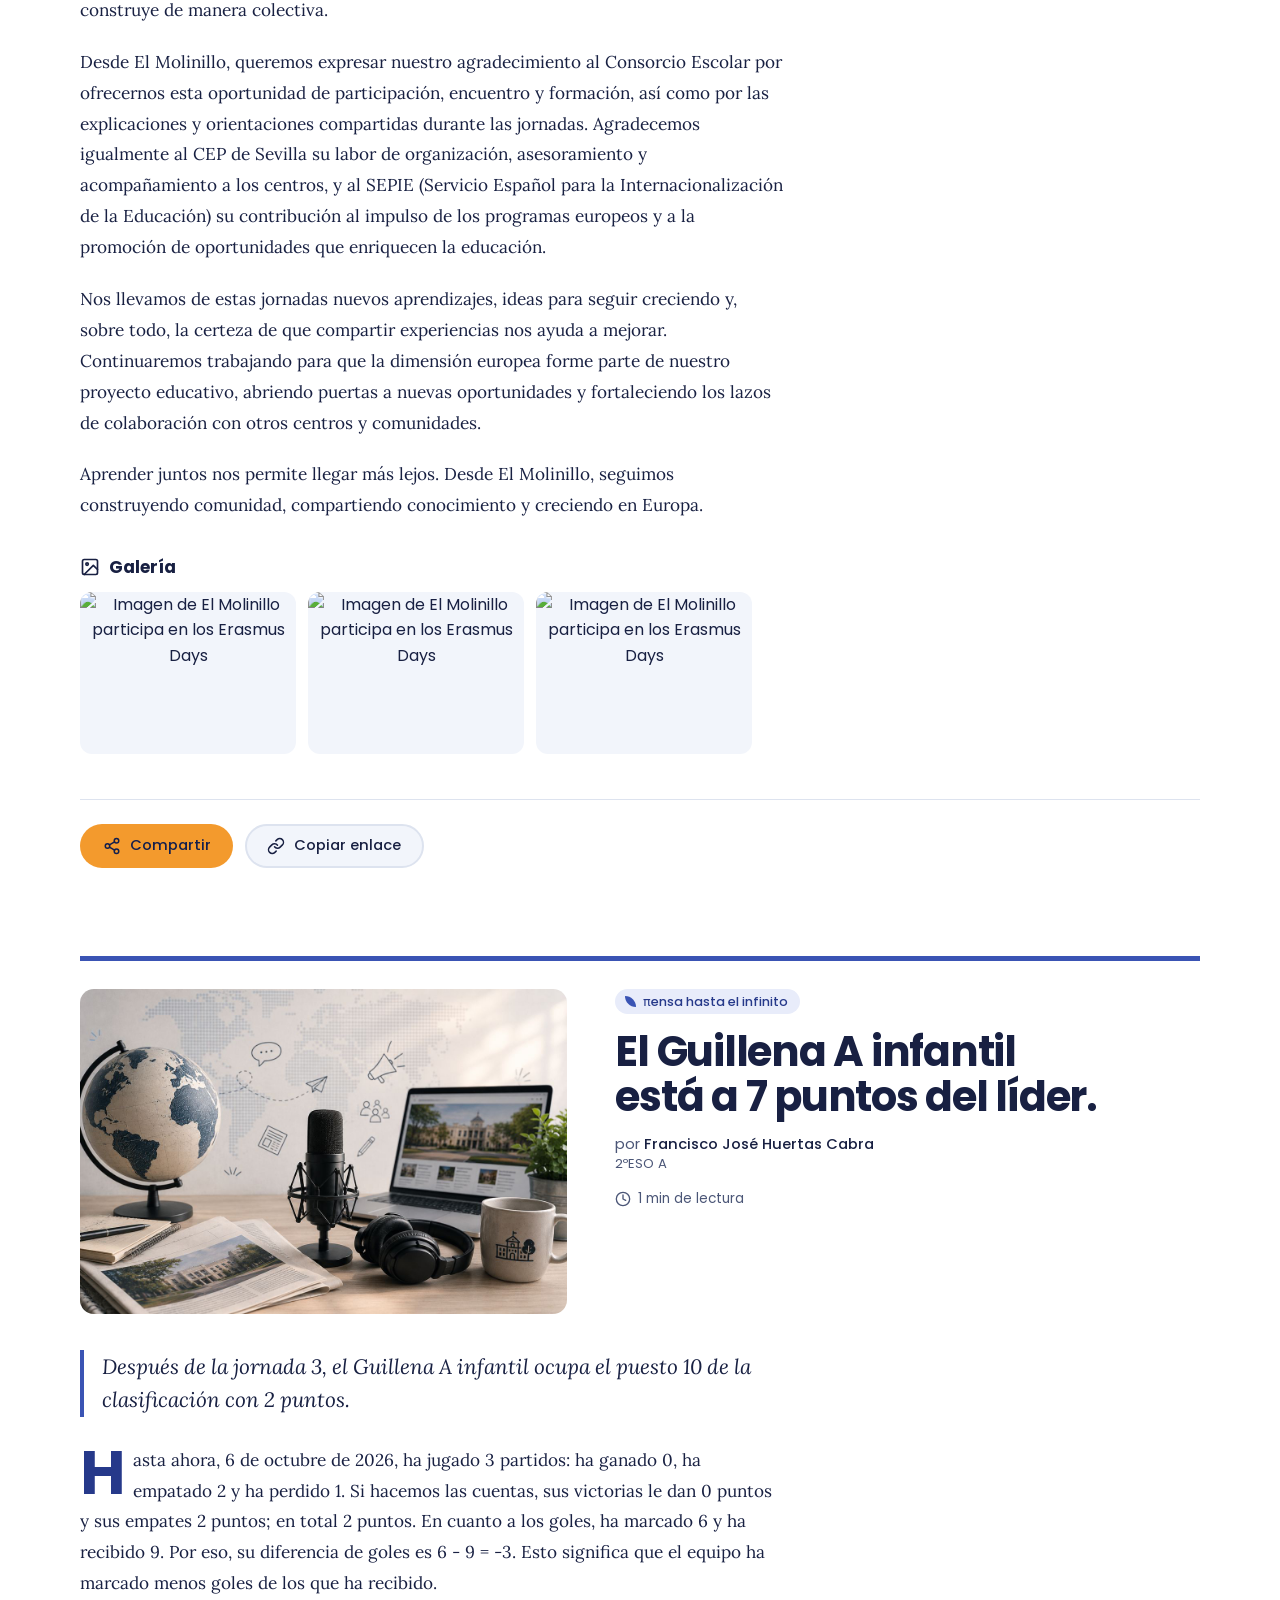
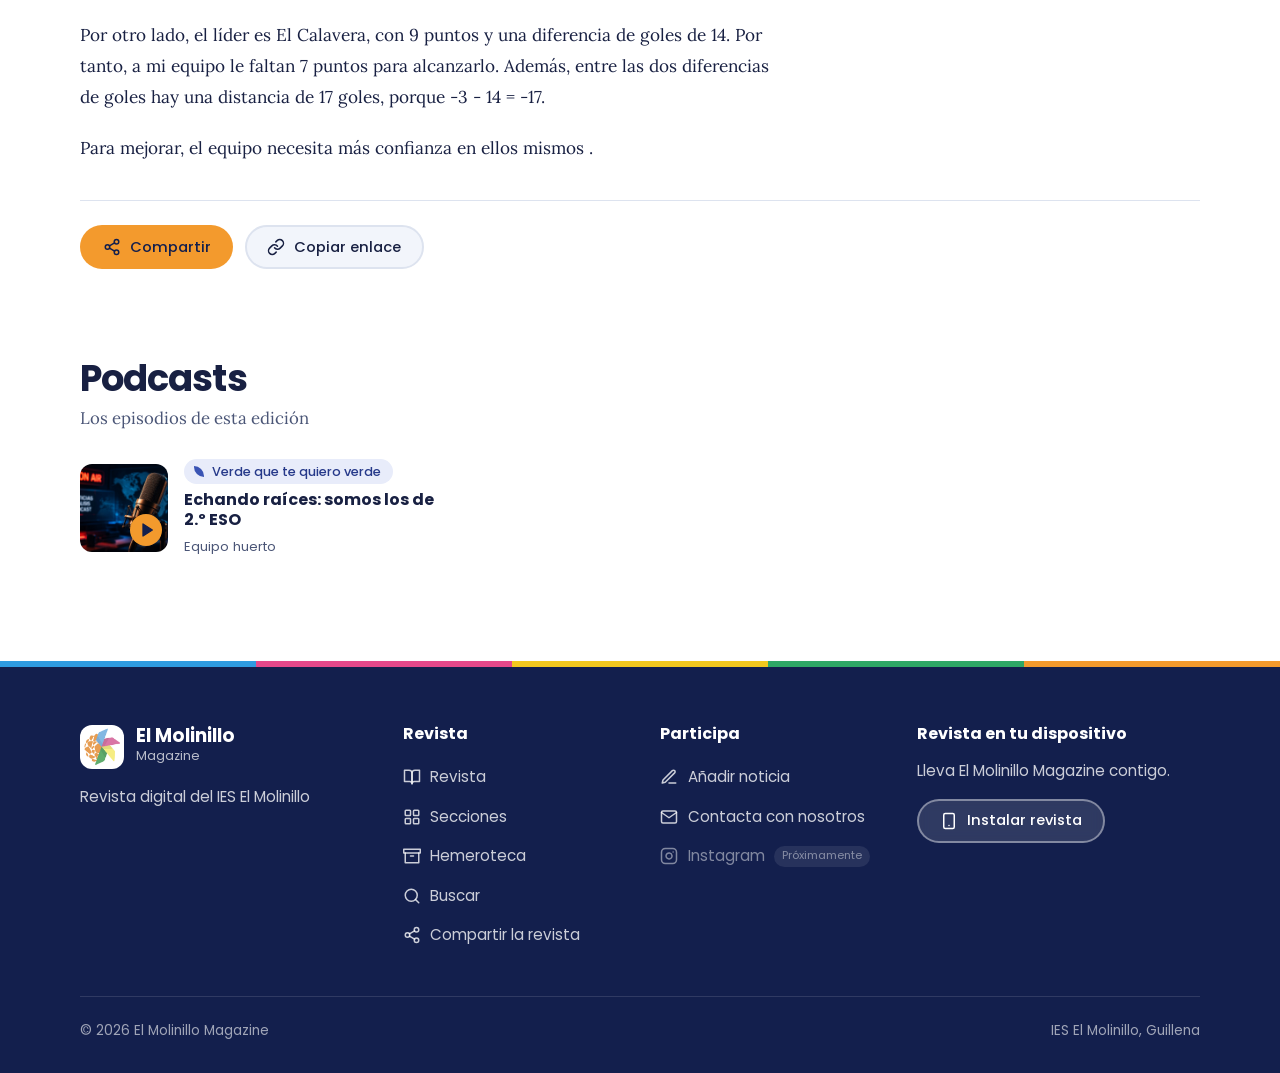
==== commit 587596c6: "Update preview.html" ====
--- a/preview.html
+++ b/preview.html
@@ -38,7 +38,7 @@
         }
     </script>
 
-    <link rel="stylesheet" href="css/styles.css">
+    <link rel="stylesheet" href="css/styles.css?v=20261103">
 
 </head>
 
--- a/css/styles.css
+++ b/css/styles.css
@@ -785,21 +785,20 @@
 .hero{
     position:relative;
     isolation:isolate;
-    display:flex;
-    align-items:flex-end;
-    min-height:min(80svh, 46rem);
+    display:grid;
+    min-height:min(65svh, 36rem);
     background:linear-gradient(135deg, #131f4d, #1e3a8a);
     color:#ffffff;
     overflow:hidden;
 }
 
 .hero-img{
-    position:absolute;
-    inset:0;
+    grid-area:1 / 1;
+    width:100%;
+    height:auto;
+    display:block;
+    align-self:center;
     z-index:-2;
-    width:100%;
-    height:100%;
-    object-fit:cover;
 }
 
 .hero-velo{
@@ -817,6 +816,8 @@
 }
 
 .hero-contenido{
+    grid-area:1 / 1;
+    align-self:end;
     padding-block:4rem 3.75rem;
 }
 
@@ -899,7 +900,7 @@
 @media (max-width:760px){
 
     .hero{
-        min-height:min(78svh, 40rem);
+        min-height:min(55svh, 32rem);
     }
 
     .hero-contenido{
@@ -970,6 +971,7 @@
     width:100%;
     height:auto;
     display:block;
+    border-radius:12px;
     transition:transform .5s ease;
 }
 
@@ -1007,7 +1009,7 @@
         display:grid;
         grid-template-columns:minmax(0,1.15fr) minmax(0,1fr);
         gap:2rem;
-        align-items:center;
+        align-items:start;
     }
 
 }
@@ -1055,7 +1057,7 @@
     display:grid;
     grid-template-columns:minmax(0,5fr) minmax(0,6fr);
     gap:clamp(1.5rem, 4vw, 3rem);
-    align-items:center;
+    align-items:start;
 }
 
 .articulo-foto{
@@ -1063,9 +1065,7 @@
     width:100%;
     padding:0;
     border:0;
-    border-radius:14px;
-    background:var(--fondo-2);
-    overflow:hidden;
+    background:transparent;
     cursor:zoom-in;
 }
 
@@ -1073,6 +1073,7 @@
     width:100%;
     height:auto;
     display:block;
+    border-radius:14px;
 }
 
 .articulo-datos{
@@ -1768,9 +1769,7 @@
     margin-block:1.75rem 2rem;
     padding:0;
     border:0;
-    border-radius:16px;
-    background:var(--fondo-2);
-    overflow:hidden;
+    background:transparent;
 }
 
 button.lectura-foto{
@@ -1781,6 +1780,7 @@
     width:100%;
     height:auto;
     display:block;
+    border-radius:16px;
 }
 
 .lectura .entradilla,
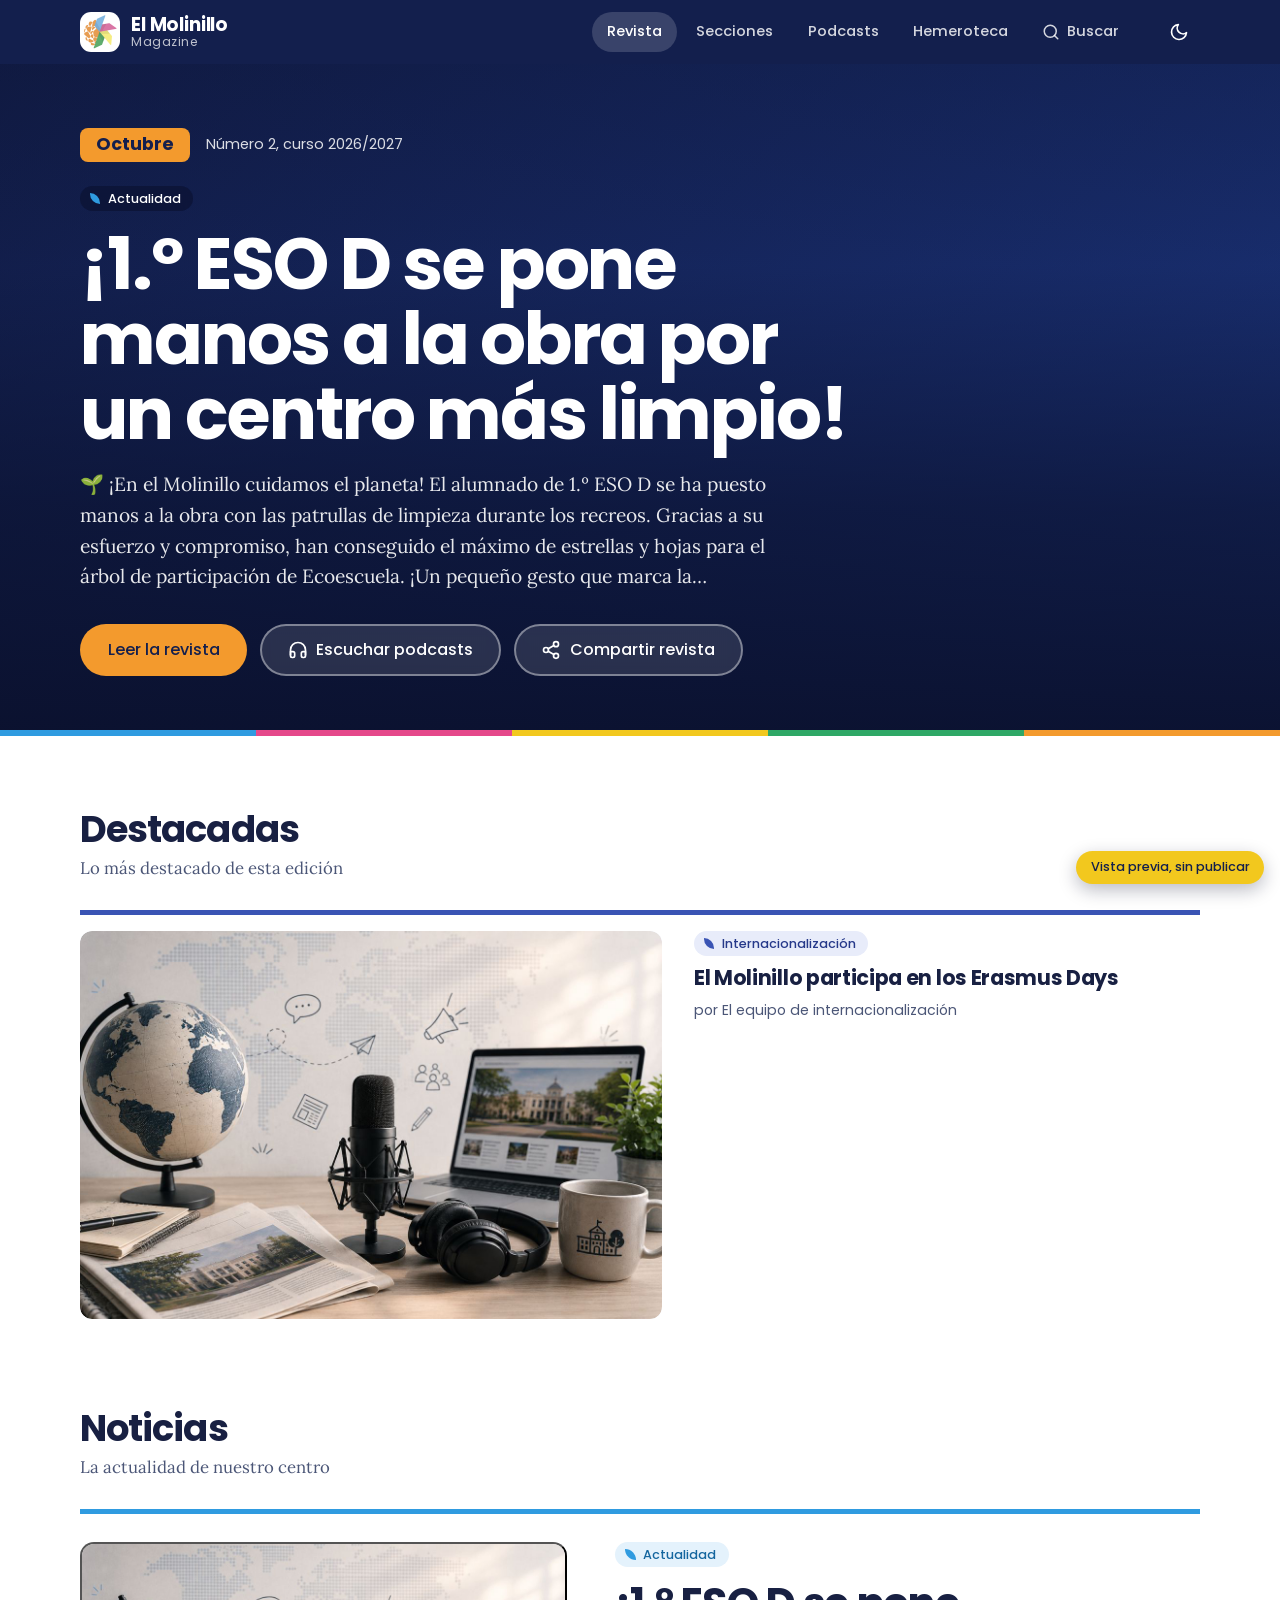
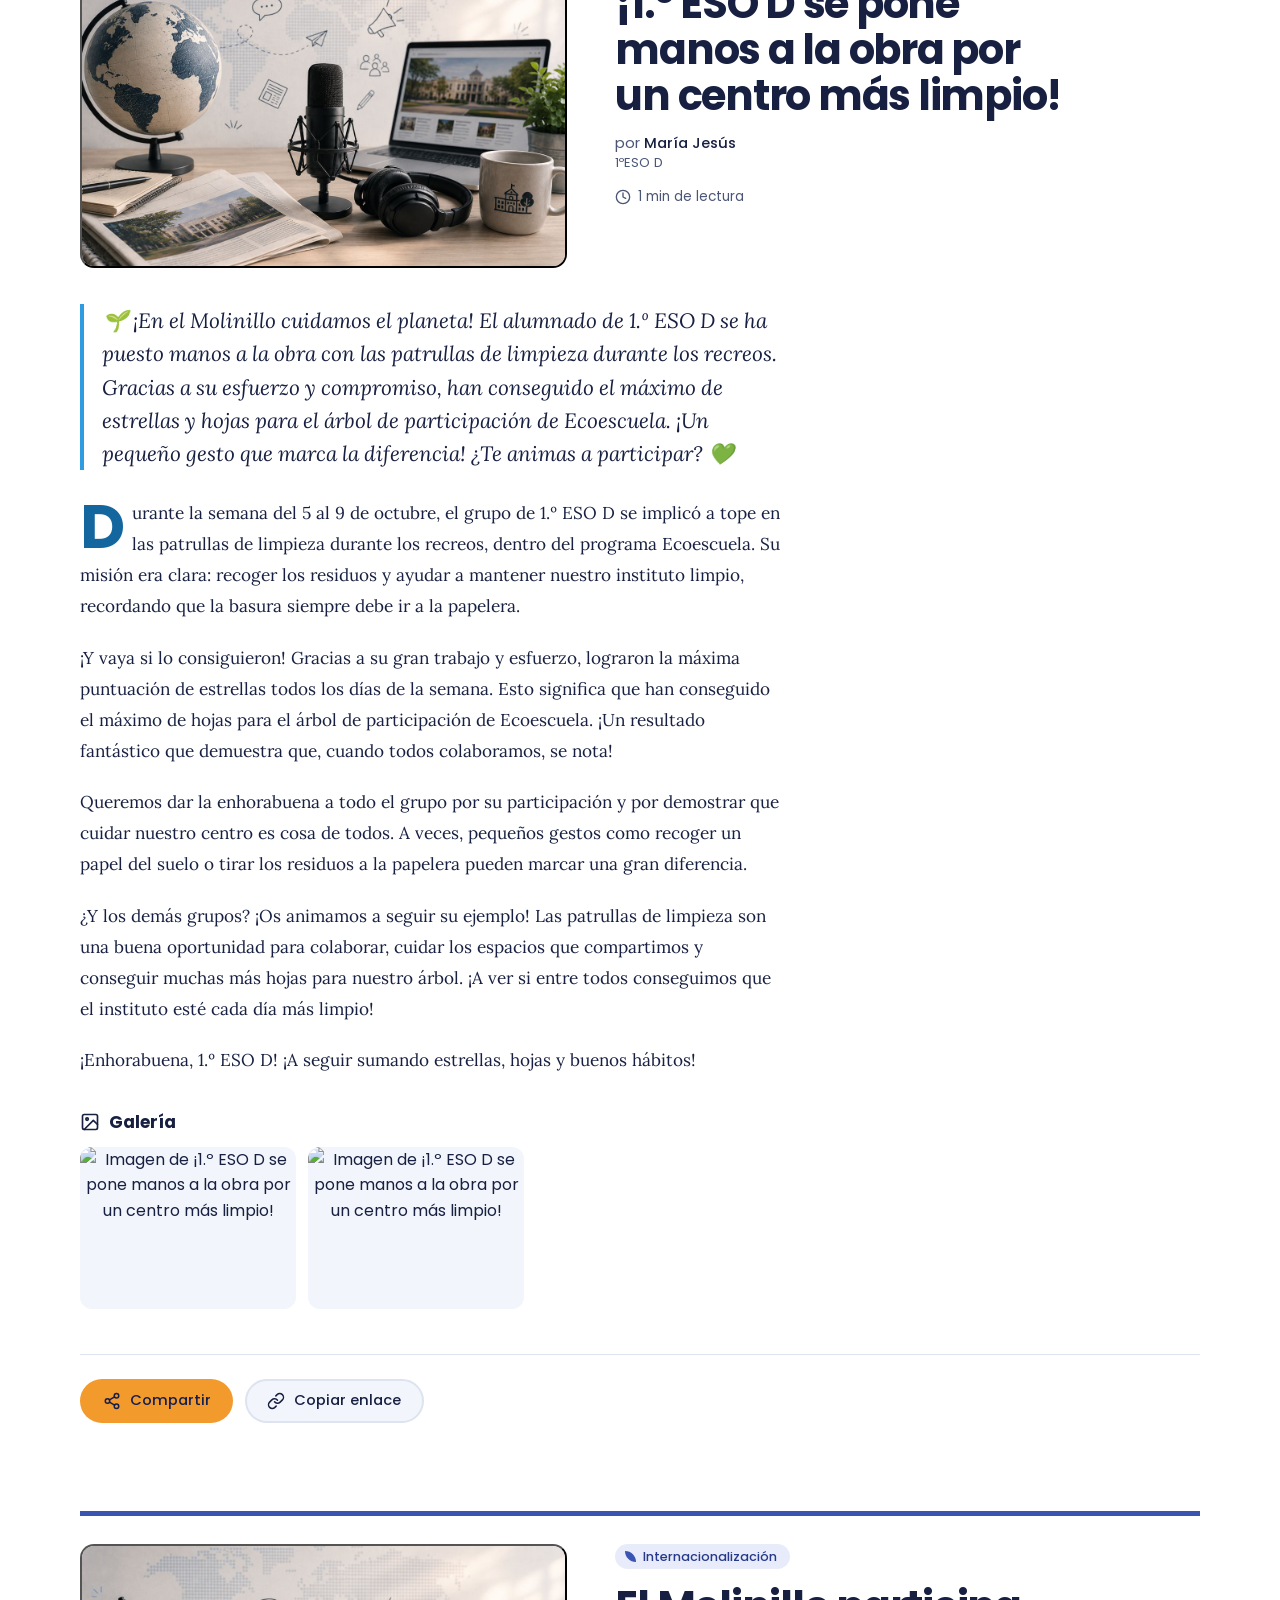
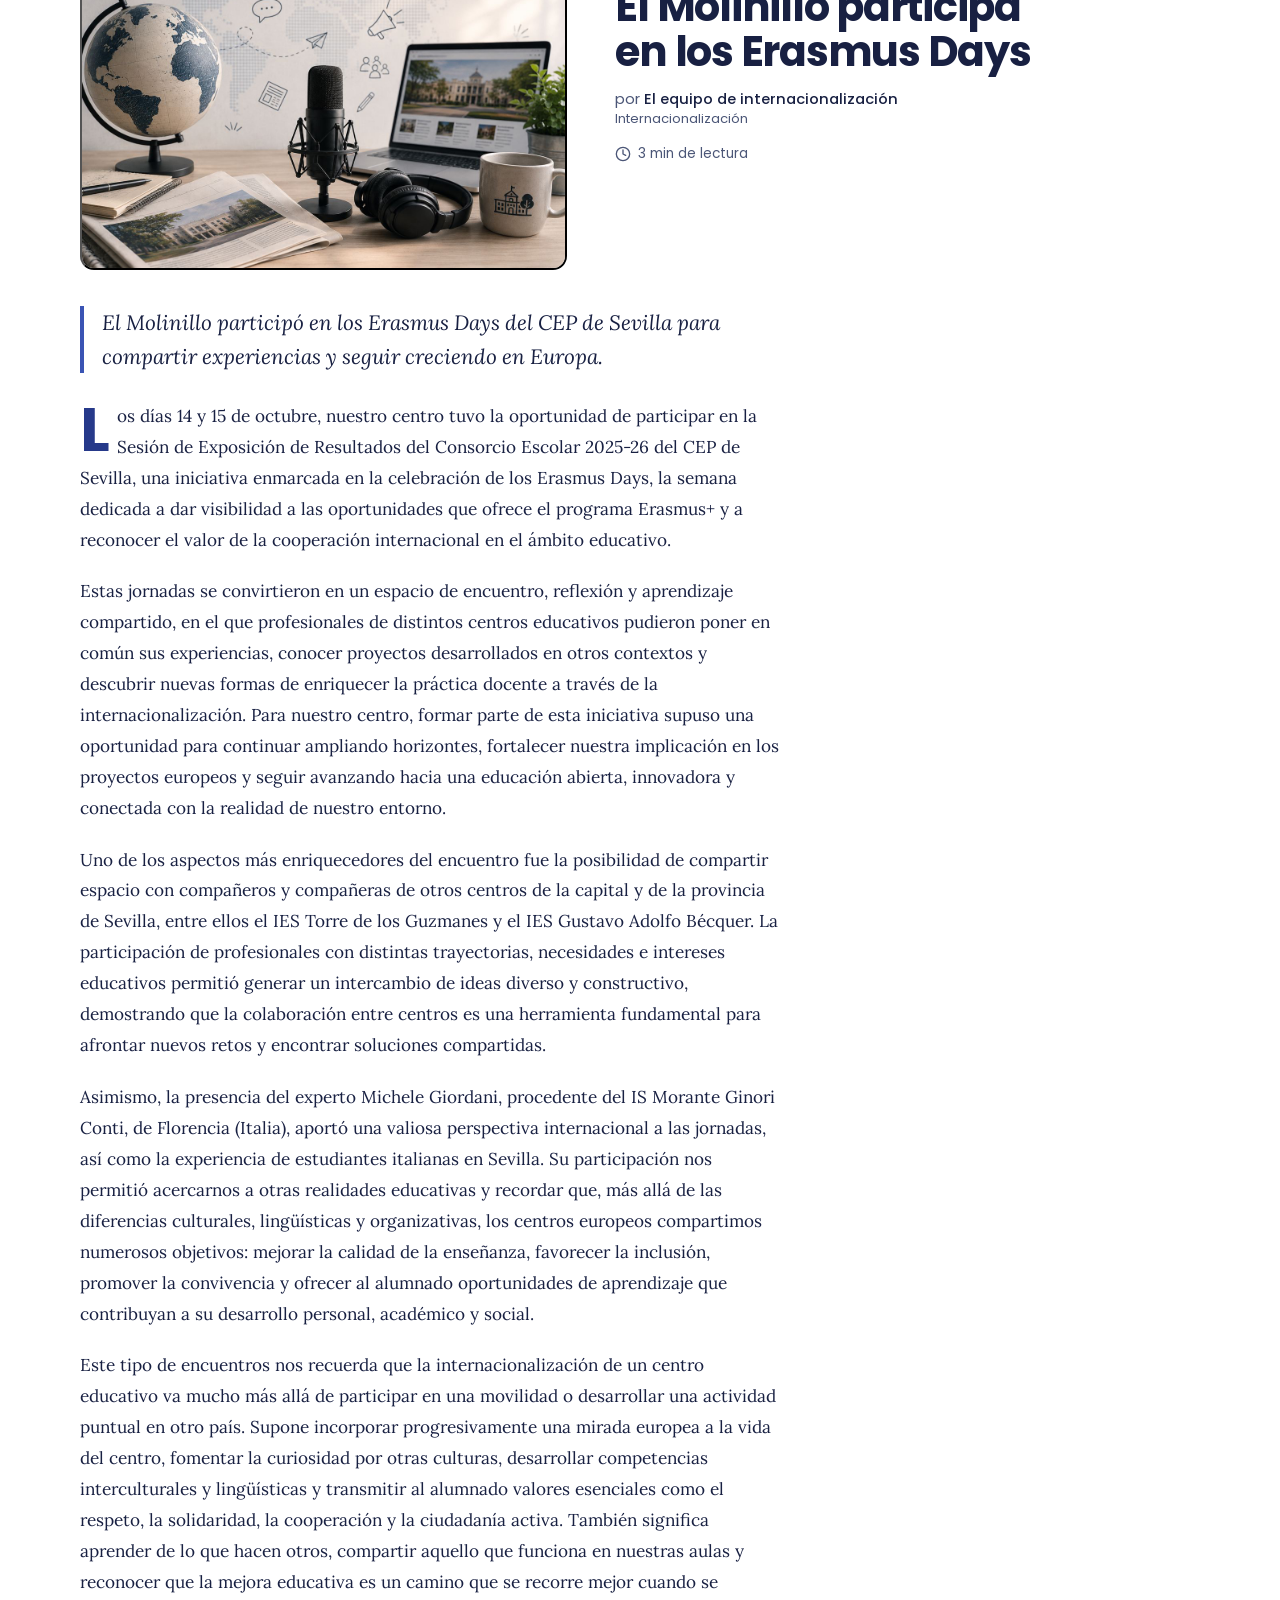
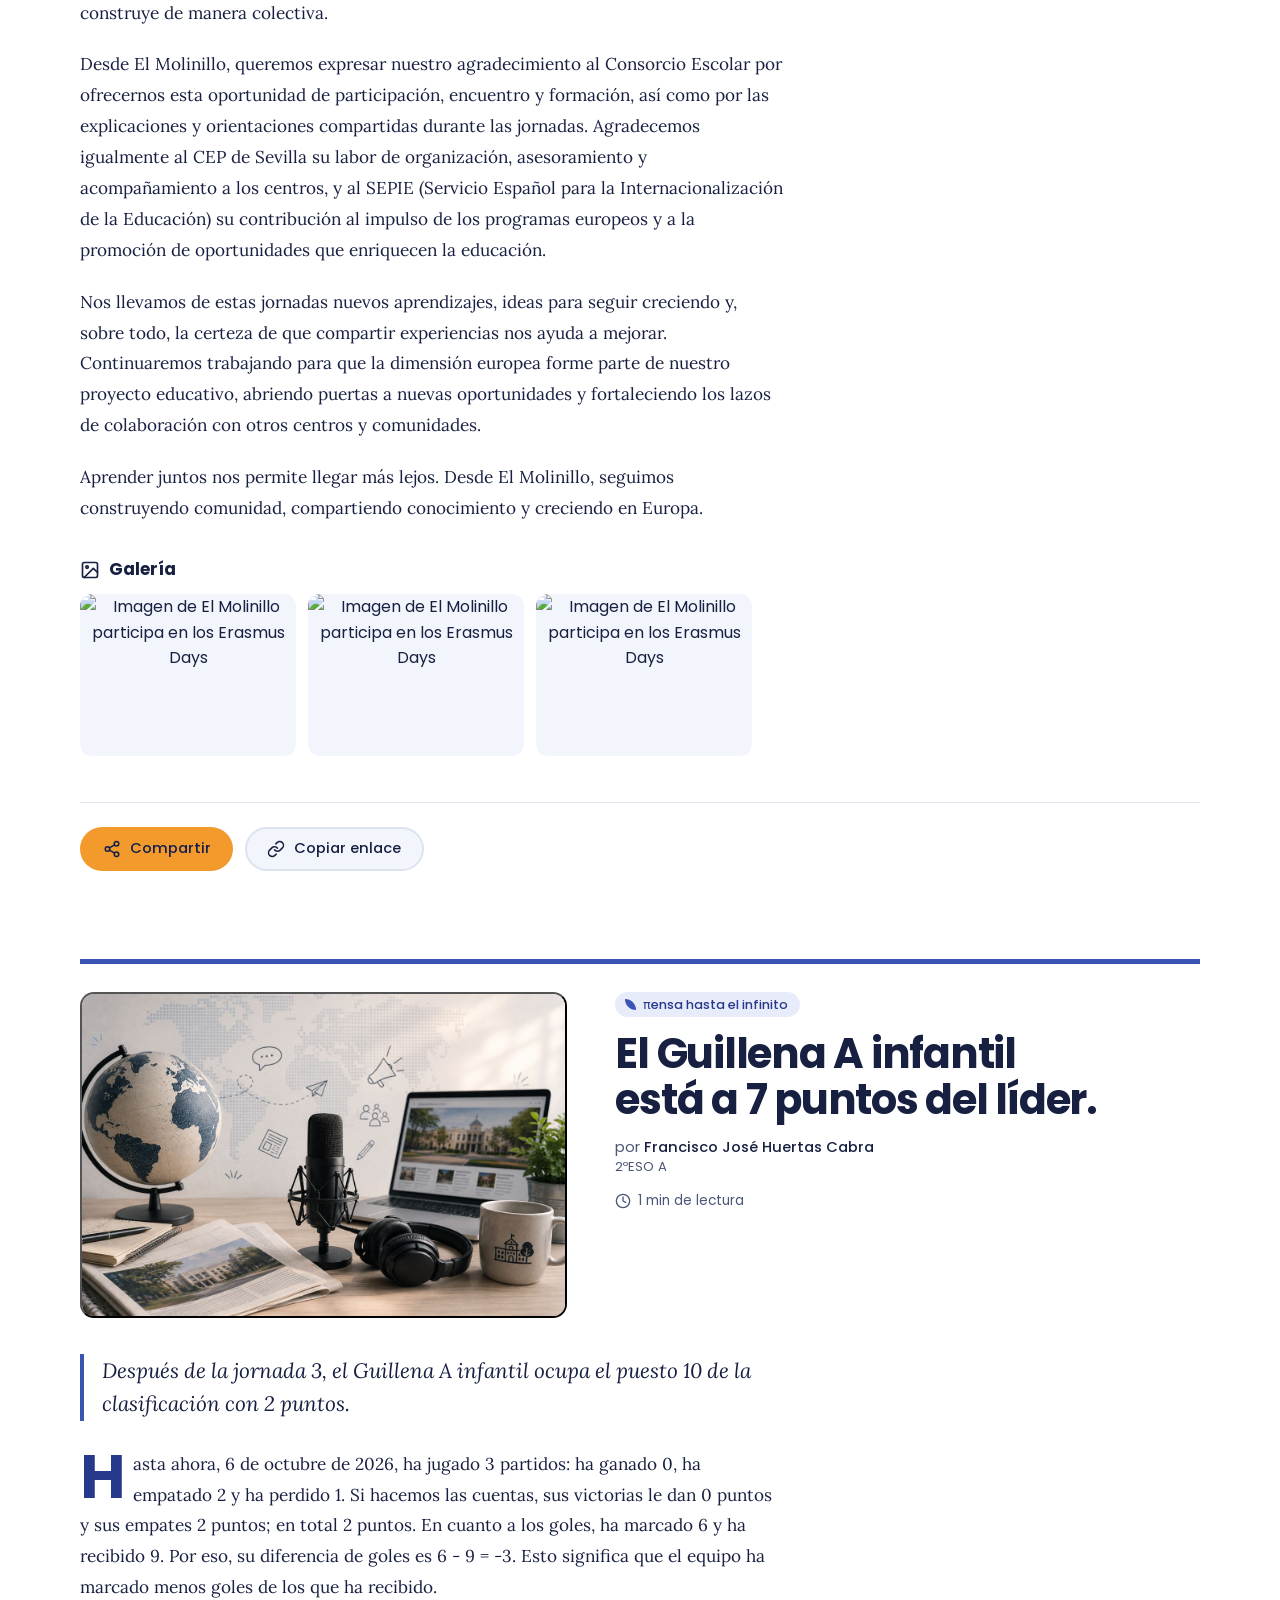
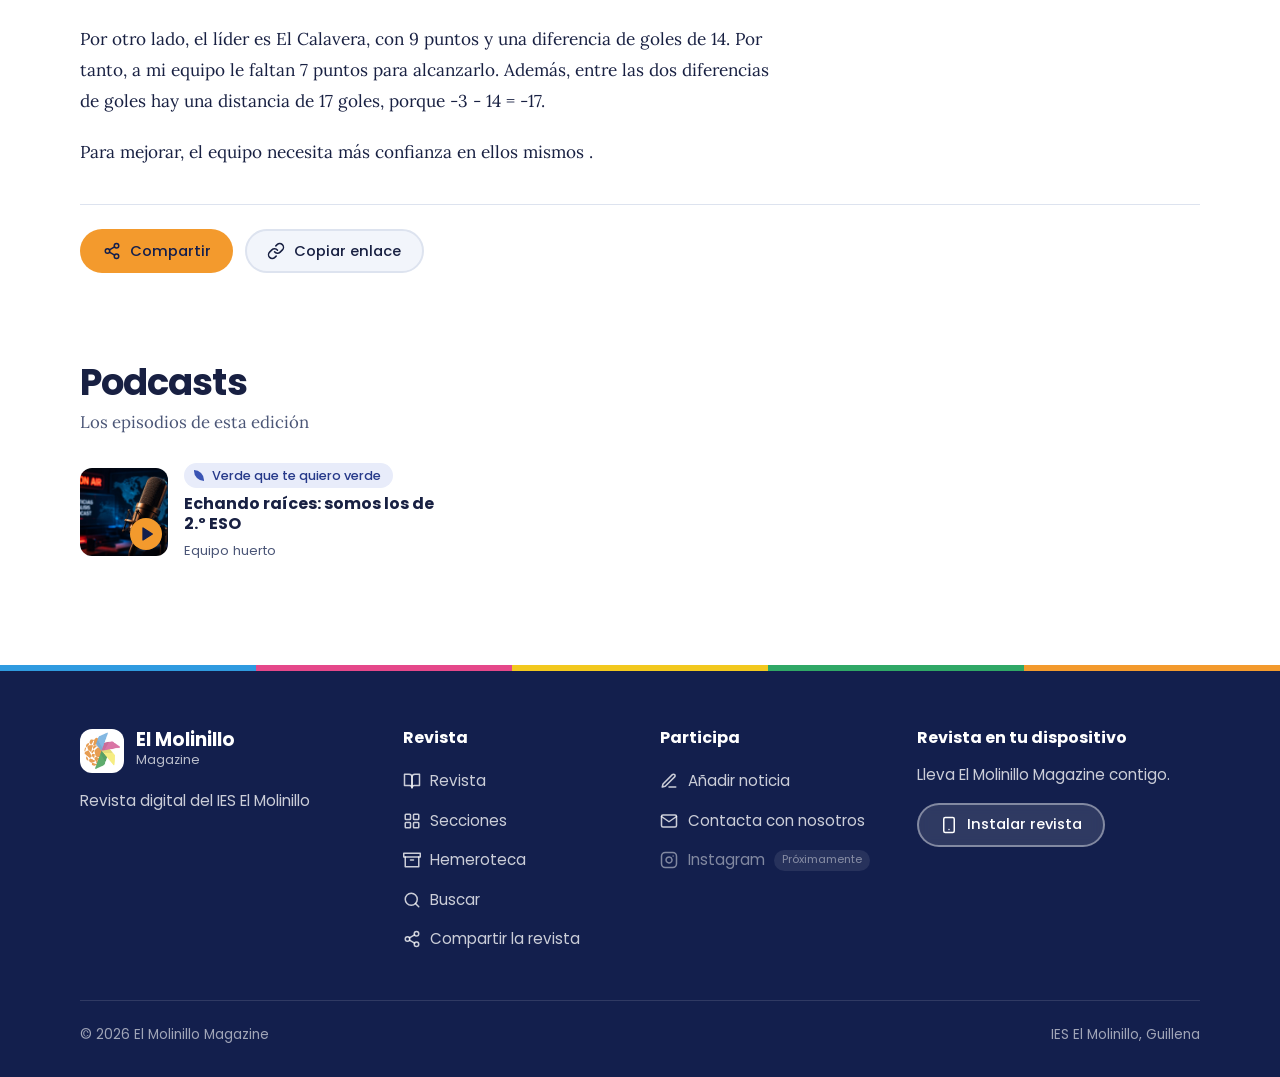
==== commit de385ff7: "Update preview.html" ====
--- a/preview.html
+++ b/preview.html
@@ -38,7 +38,7 @@
         }
     </script>
 
-    <link rel="stylesheet" href="css/styles.css?v=20261103">
+    <link rel="stylesheet" href="css/styles.css?v=20261103c">
 
 </head>
 
--- a/css/styles.css
+++ b/css/styles.css
@@ -1061,19 +1061,16 @@
 }
 
 .articulo-foto{
-    display:block;
-    width:100%;
-    padding:0;
-    border:0;
-    background:transparent;
+    border-radius:14px;
+    overflow:hidden;
     cursor:zoom-in;
+    min-width:0;
 }
 
 .articulo-foto img{
     width:100%;
     height:auto;
     display:block;
-    border-radius:14px;
 }
 
 .articulo-datos{
@@ -1170,7 +1167,7 @@
     }
 
     .articulo-foto{
-        /* imagen completa, sin recorte */
+        border-radius:12px;
     }
 
 }
@@ -1764,15 +1761,13 @@
 }
 
 .lectura-foto{
-    display:block;
-    width:100%;
     margin-block:1.75rem 2rem;
-    padding:0;
-    border:0;
-    background:transparent;
-}
-
-button.lectura-foto{
+    border-radius:16px;
+    overflow:hidden;
+    min-width:0;
+}
+
+.lectura-foto[role="button"]{
     cursor:zoom-in;
 }
 
@@ -1780,7 +1775,6 @@
     width:100%;
     height:auto;
     display:block;
-    border-radius:16px;
 }
 
 .lectura .entradilla,
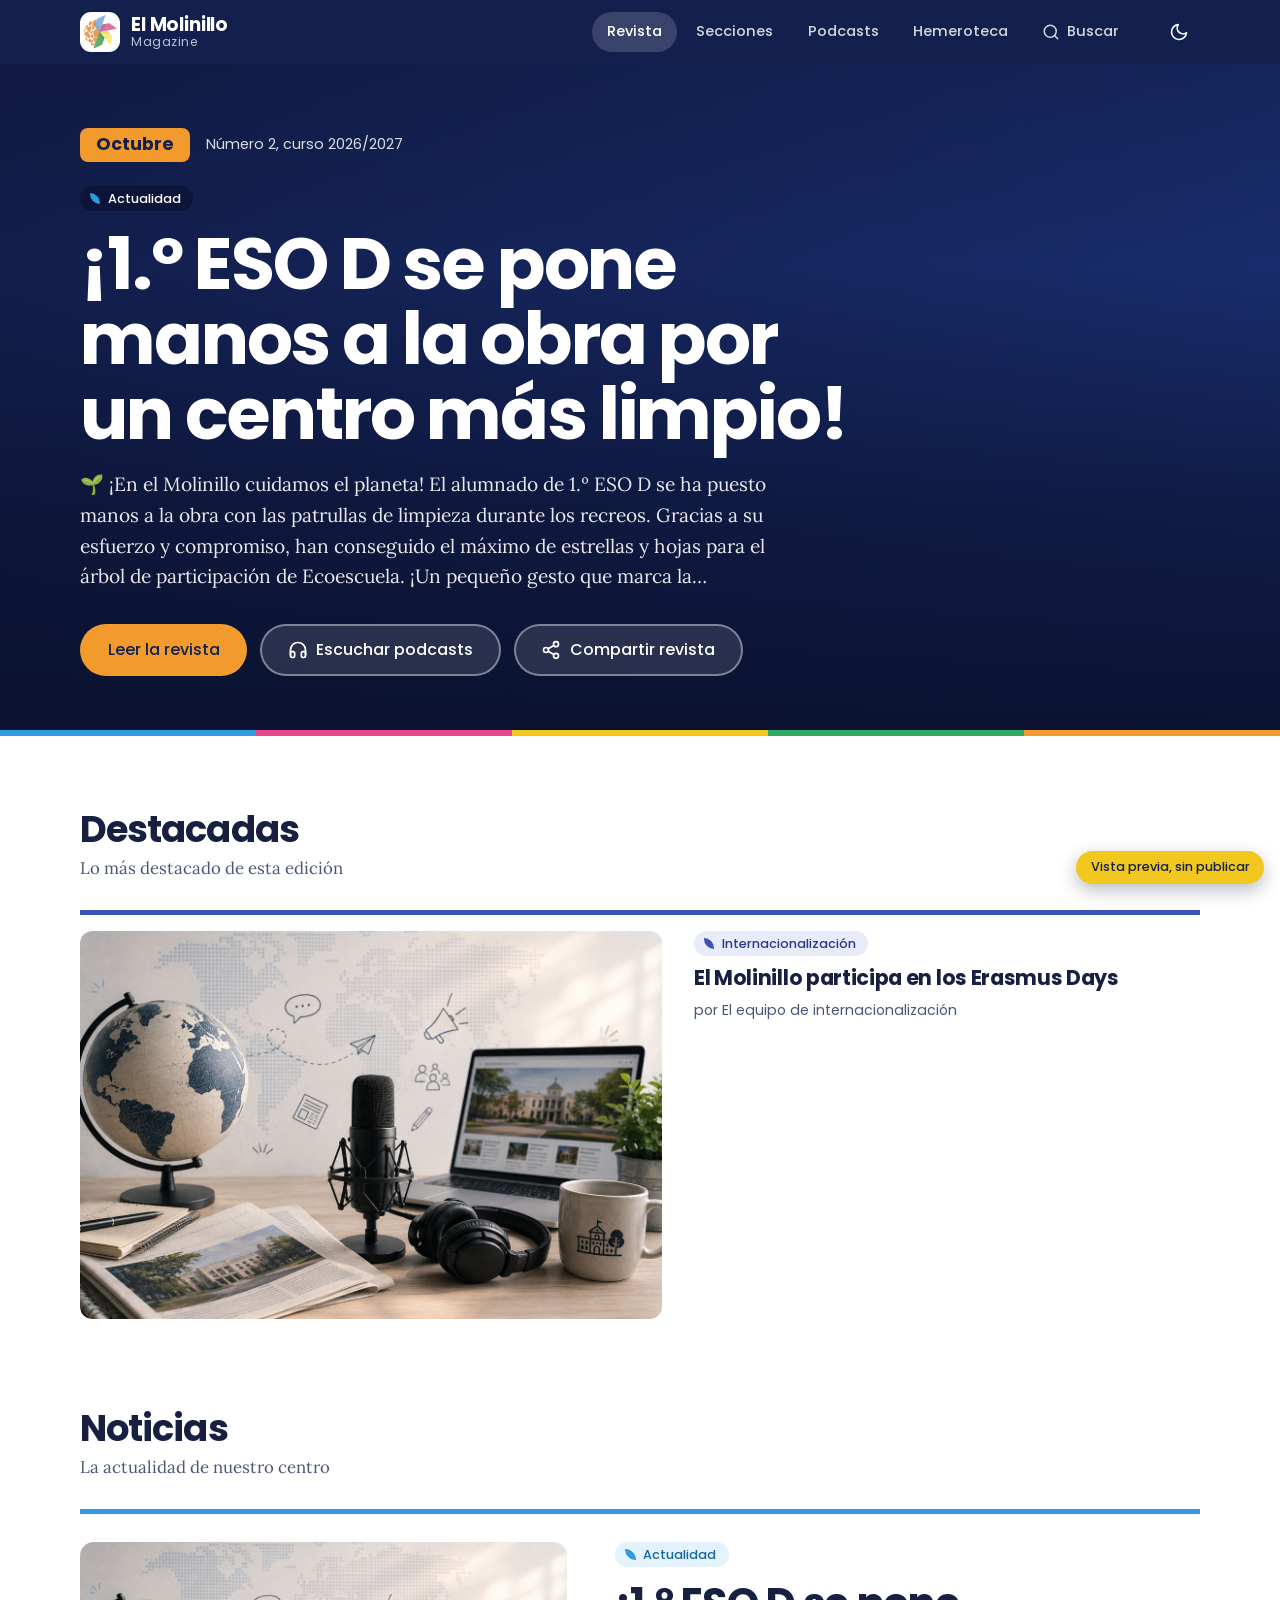
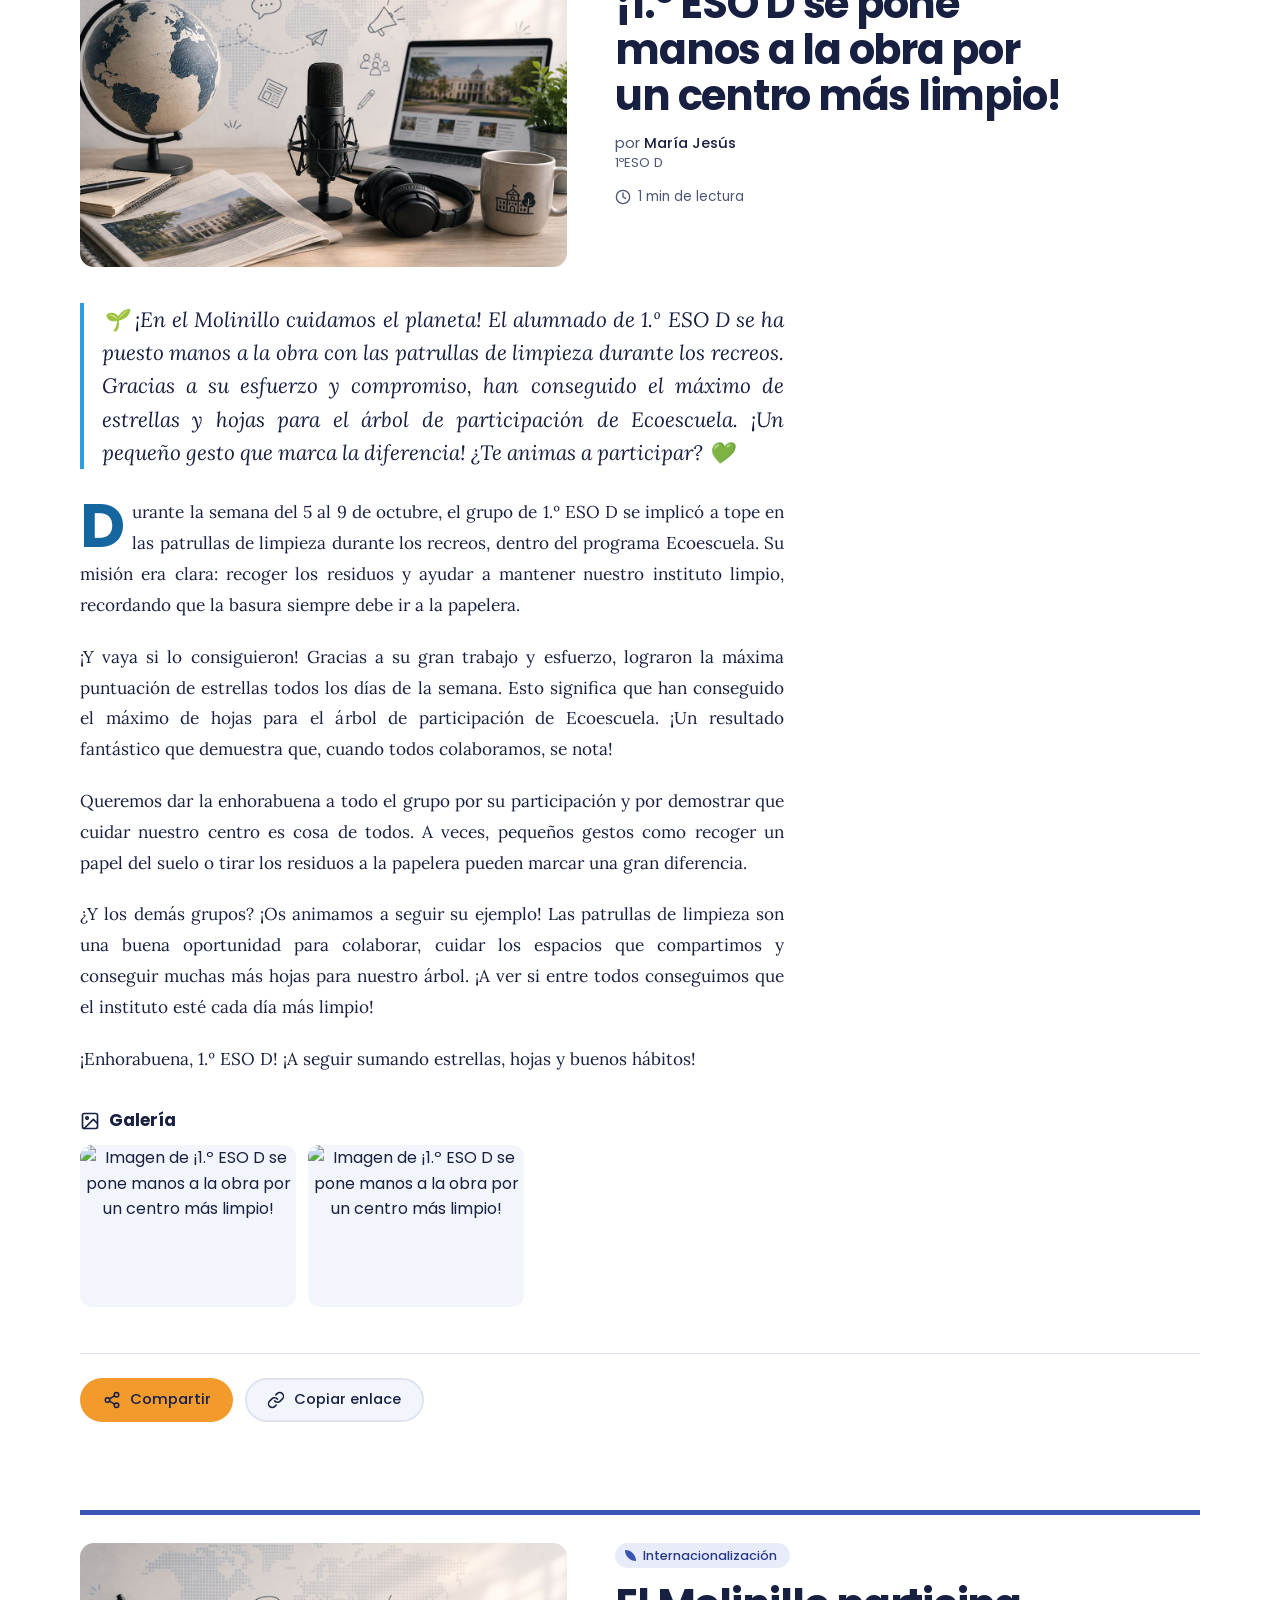
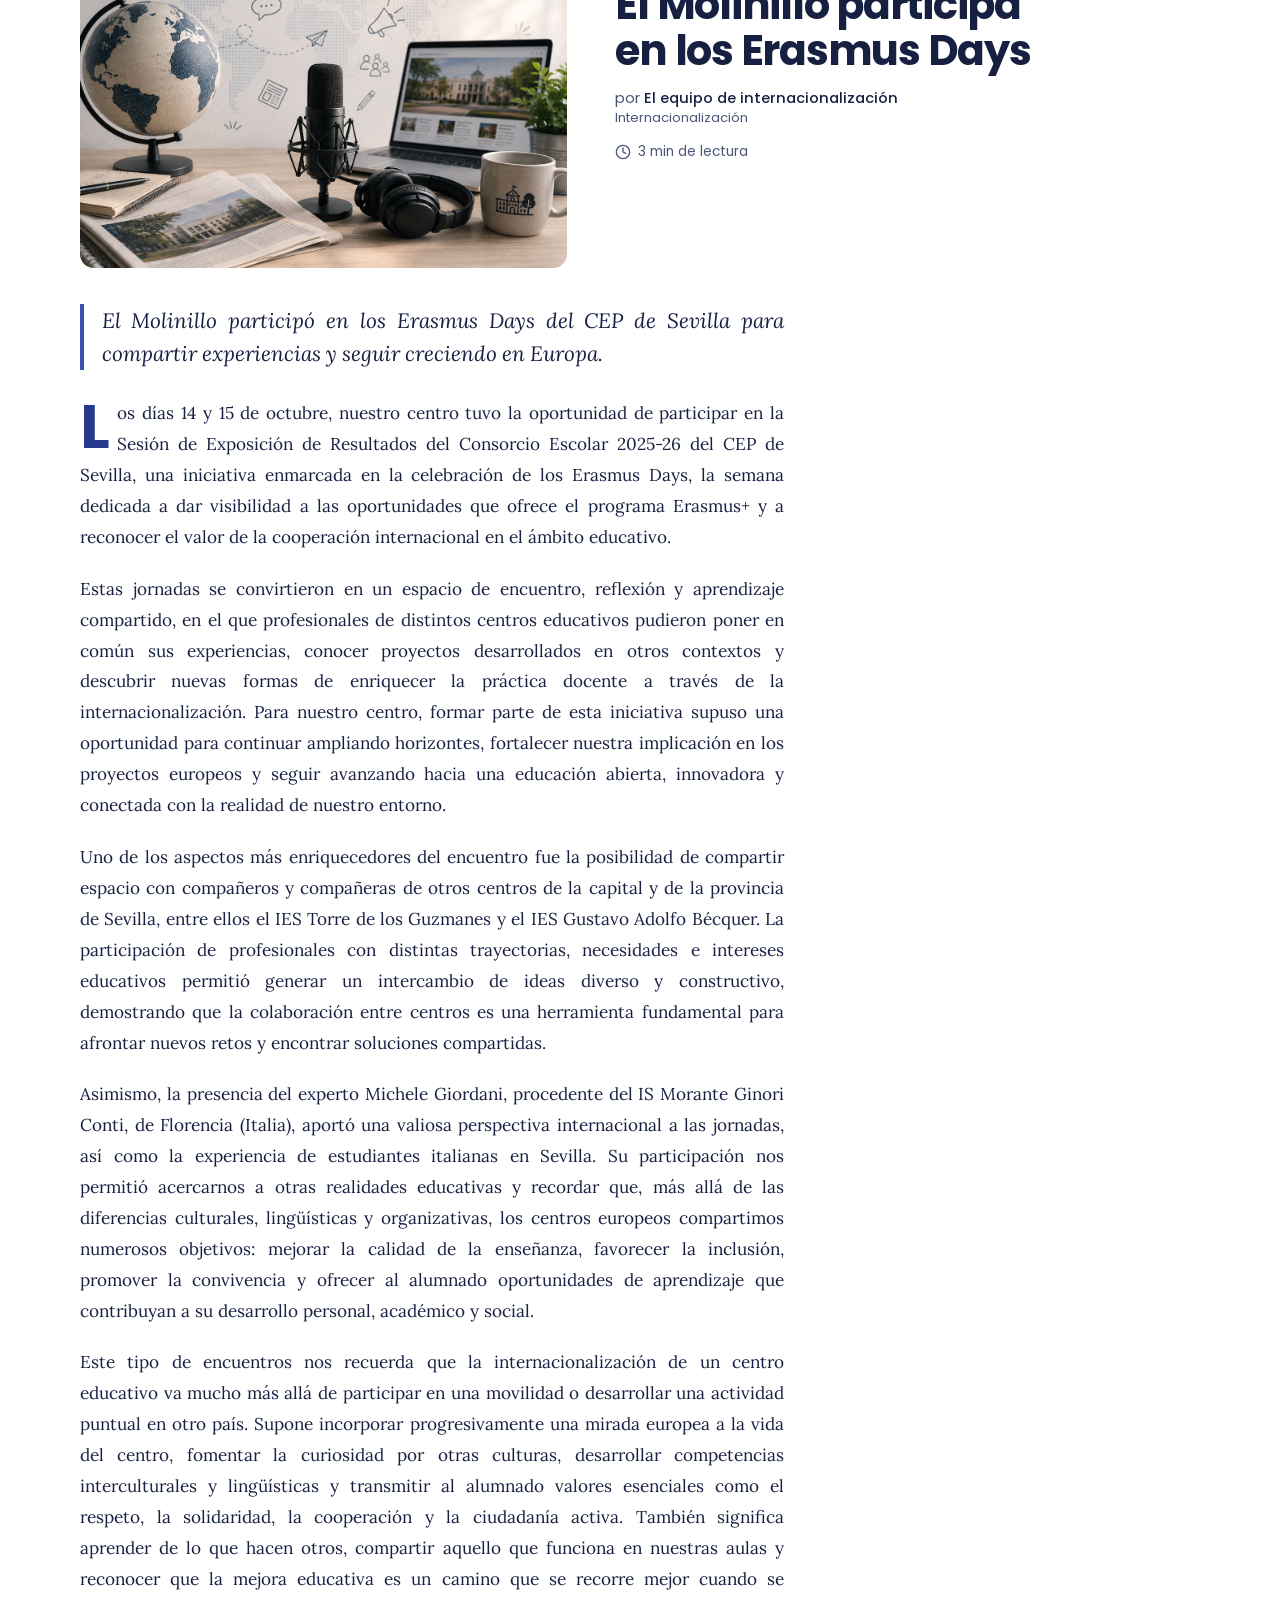
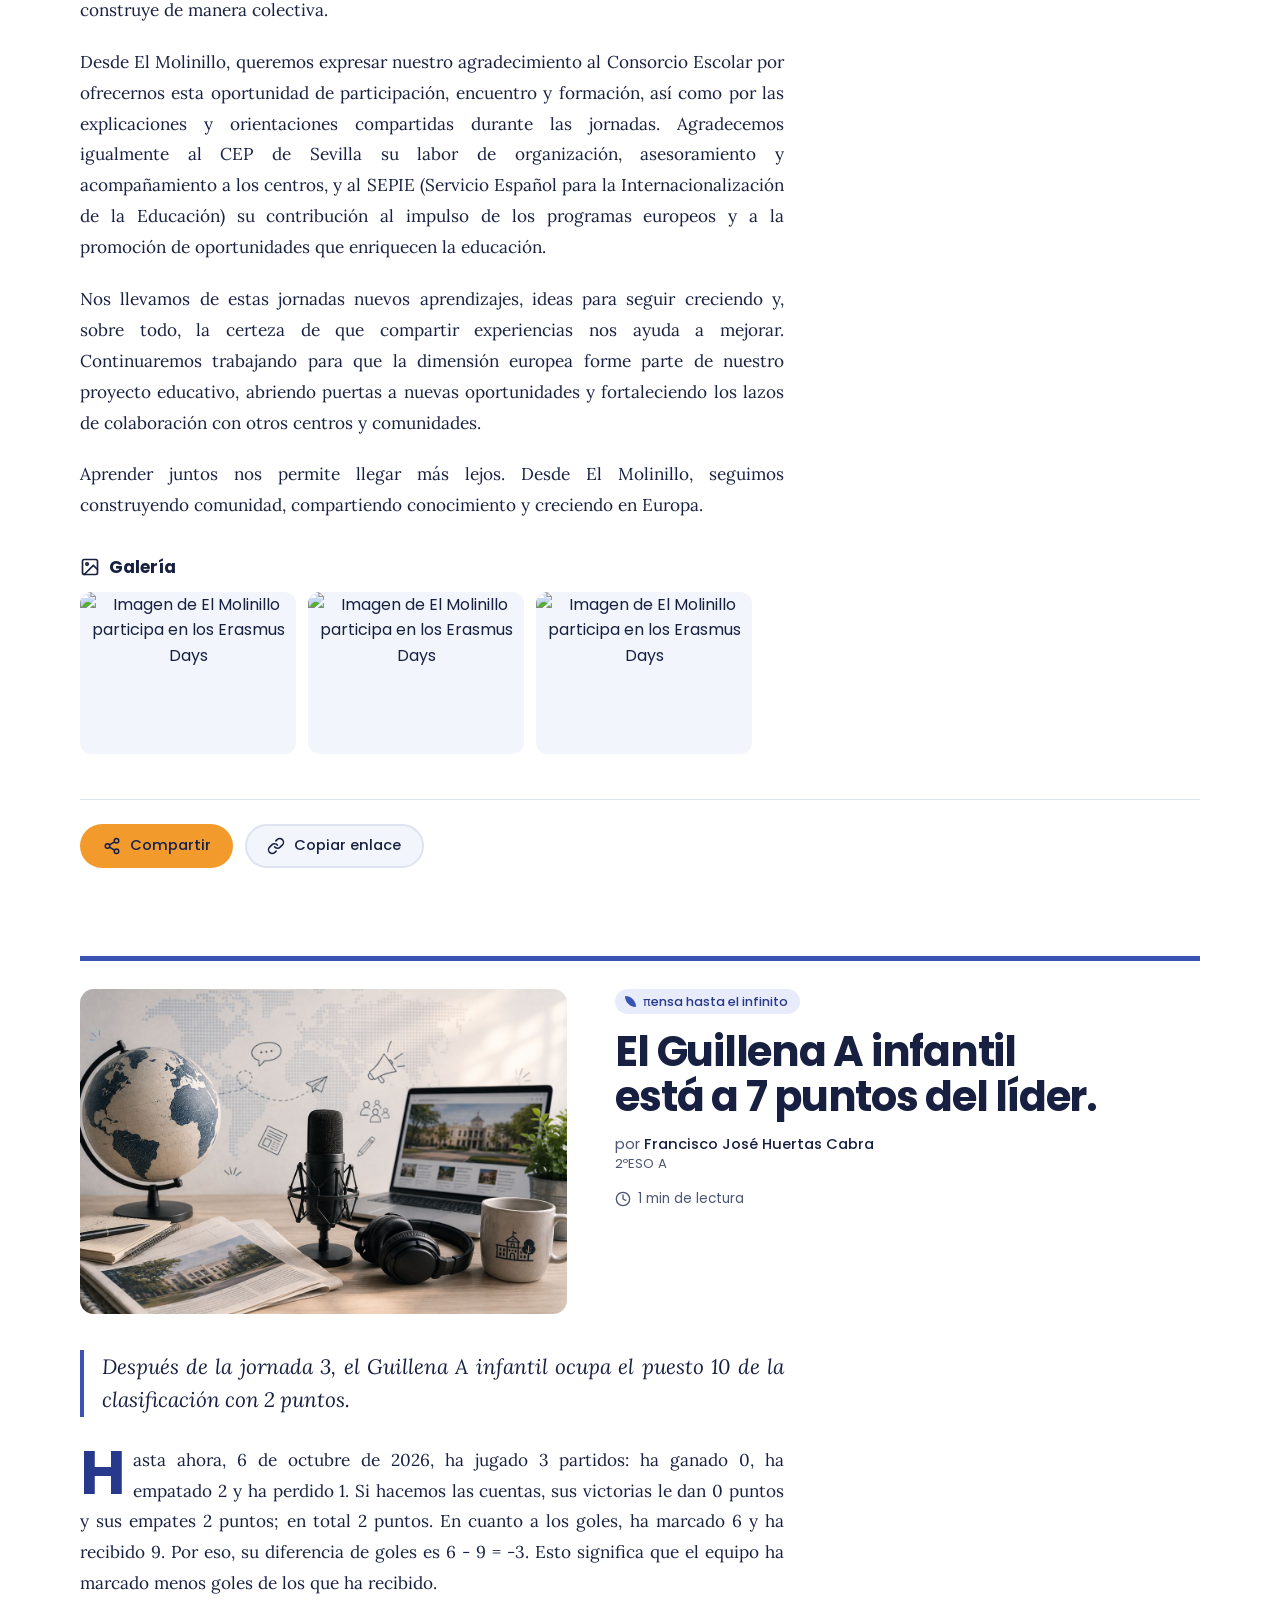
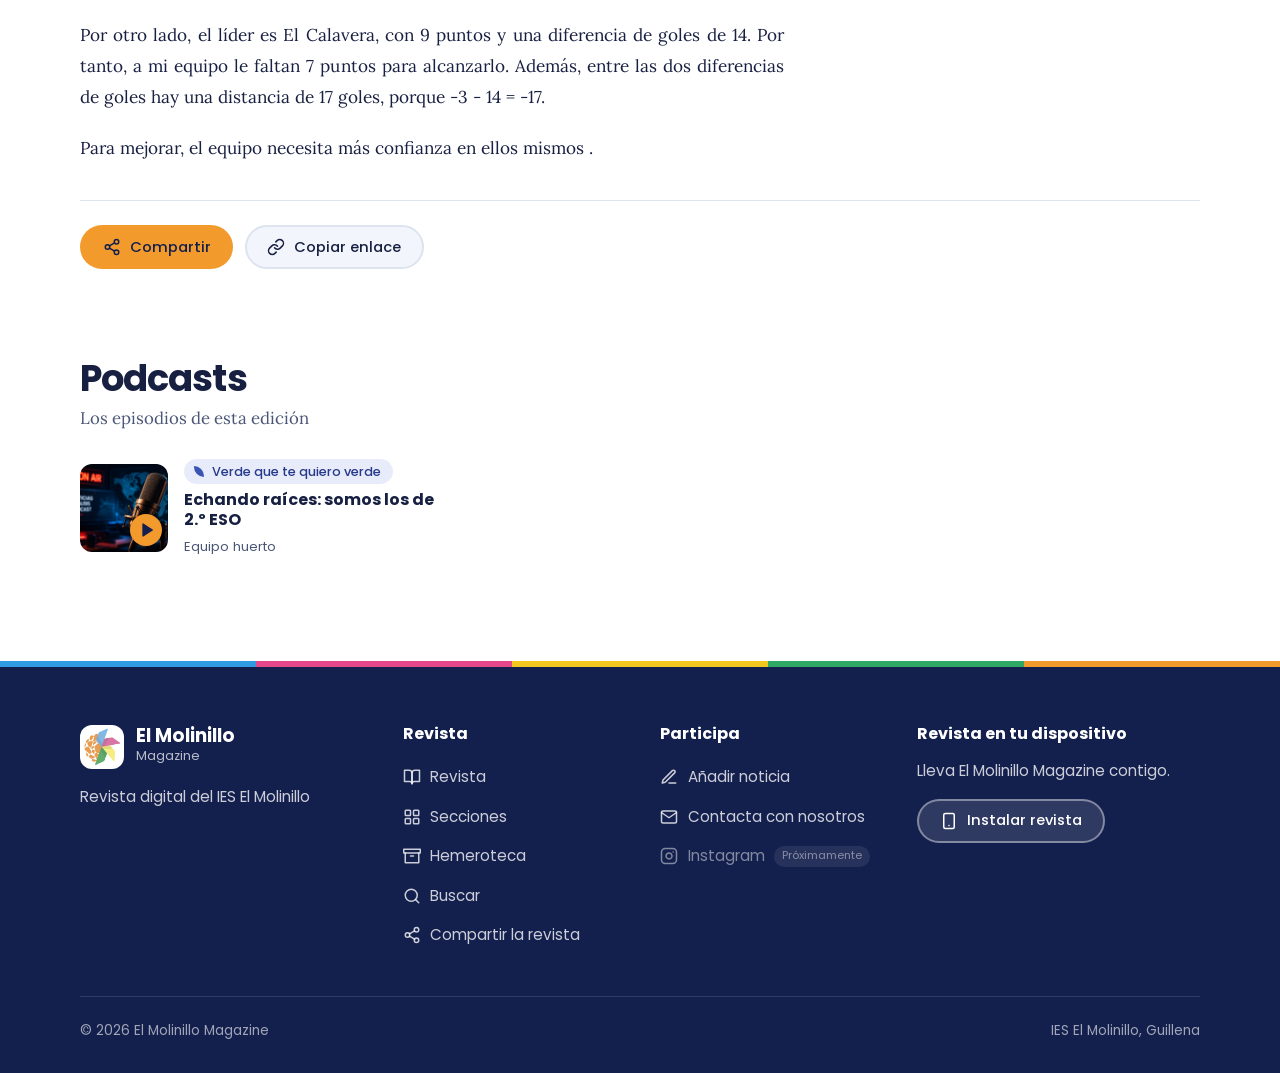
==== commit 3d0b649d: "Update preview.html" ====
--- a/preview.html
+++ b/preview.html
@@ -38,7 +38,7 @@
         }
     </script>
 
-    <link rel="stylesheet" href="css/styles.css?v=20261103c">
+    <link rel="stylesheet" href="css/styles.css?v=20261107a">
 
 </head>
 
--- a/css/styles.css
+++ b/css/styles.css
@@ -1018,7 +1018,7 @@
 
     .destacadas{
         display:grid;
-        grid-template-columns:1fr;
+        grid-template-columns:minmax(0,1fr);
         gap:1.5rem;
     }
 
@@ -1029,10 +1029,15 @@
 
 .articulos{
     display:grid;
+    /* minmax(0,1fr): sin esto la columna crece hasta el ancho mínimo
+       del contenido más ancho (p. ej. la tira de la galería) y todas
+       las noticias se salen de la pantalla en el móvil */
+    grid-template-columns:minmax(0,1fr);
     gap:clamp(3.5rem, 8vw, 5.5rem);
 }
 
 .articulo{
+    min-width:0;
     padding-top:1.75rem;
     border-top:5px solid var(--sec);
     scroll-margin-top:calc(var(--alto-cabecera) + 1rem);
@@ -1061,10 +1066,17 @@
 }
 
 .articulo-foto{
+    display:block;
+    width:100%;
+    min-width:0;
+    padding:0;
+    border:0;
+    background:transparent;
+    cursor:zoom-in;
     border-radius:14px;
     overflow:hidden;
-    cursor:zoom-in;
-    min-width:0;
+    -webkit-appearance:none;
+    appearance:none;
 }
 
 .articulo-foto img{
@@ -1136,6 +1148,17 @@
     margin-bottom:1.2em;
 }
 
+/* Texto justificado. Los guiones automáticos (hyphens) parten las
+   palabras largas al final de línea para que en el móvil no queden
+   huecos grandes entre palabras. Funcionan porque el HTML tiene
+   lang="es". */
+.entradilla,
+.cuerpo p{
+    text-align:justify;
+    -webkit-hyphens:auto;
+    hyphens:auto;
+}
+
 .cuerpo p:first-child::first-letter{
     float:left;
     padding:.06em .12em 0 0;
@@ -1162,7 +1185,7 @@
 @media (max-width:760px){
 
     .articulo-cabecera{
-        grid-template-columns:1fr;
+        grid-template-columns:minmax(0,1fr);
         gap:1.25rem;
     }
 
@@ -1761,13 +1784,20 @@
 }
 
 .lectura-foto{
+    display:block;
+    width:100%;
+    min-width:0;
     margin-block:1.75rem 2rem;
+    padding:0;
+    border:0;
+    background:transparent;
     border-radius:16px;
     overflow:hidden;
-    min-width:0;
-}
-
-.lectura-foto[role="button"]{
+    -webkit-appearance:none;
+    appearance:none;
+}
+
+button.lectura-foto{
     cursor:zoom-in;
 }
 
